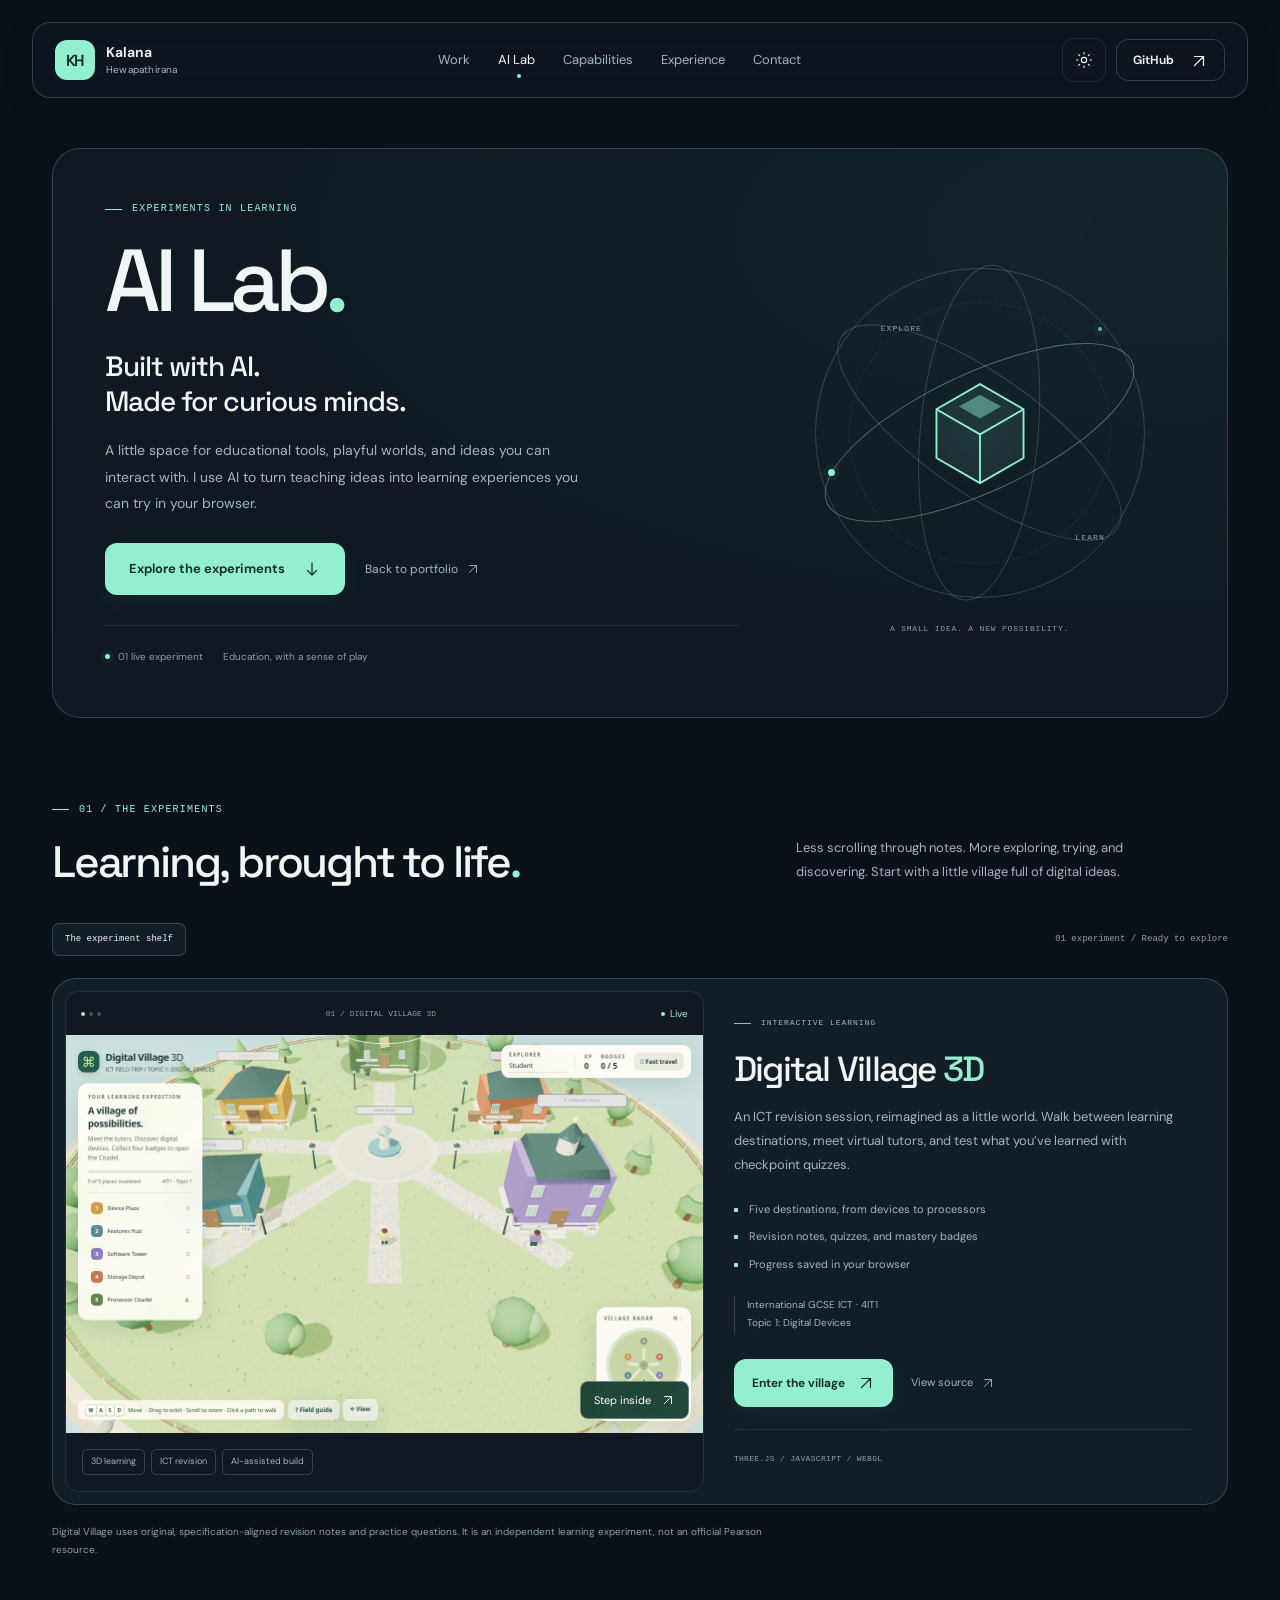
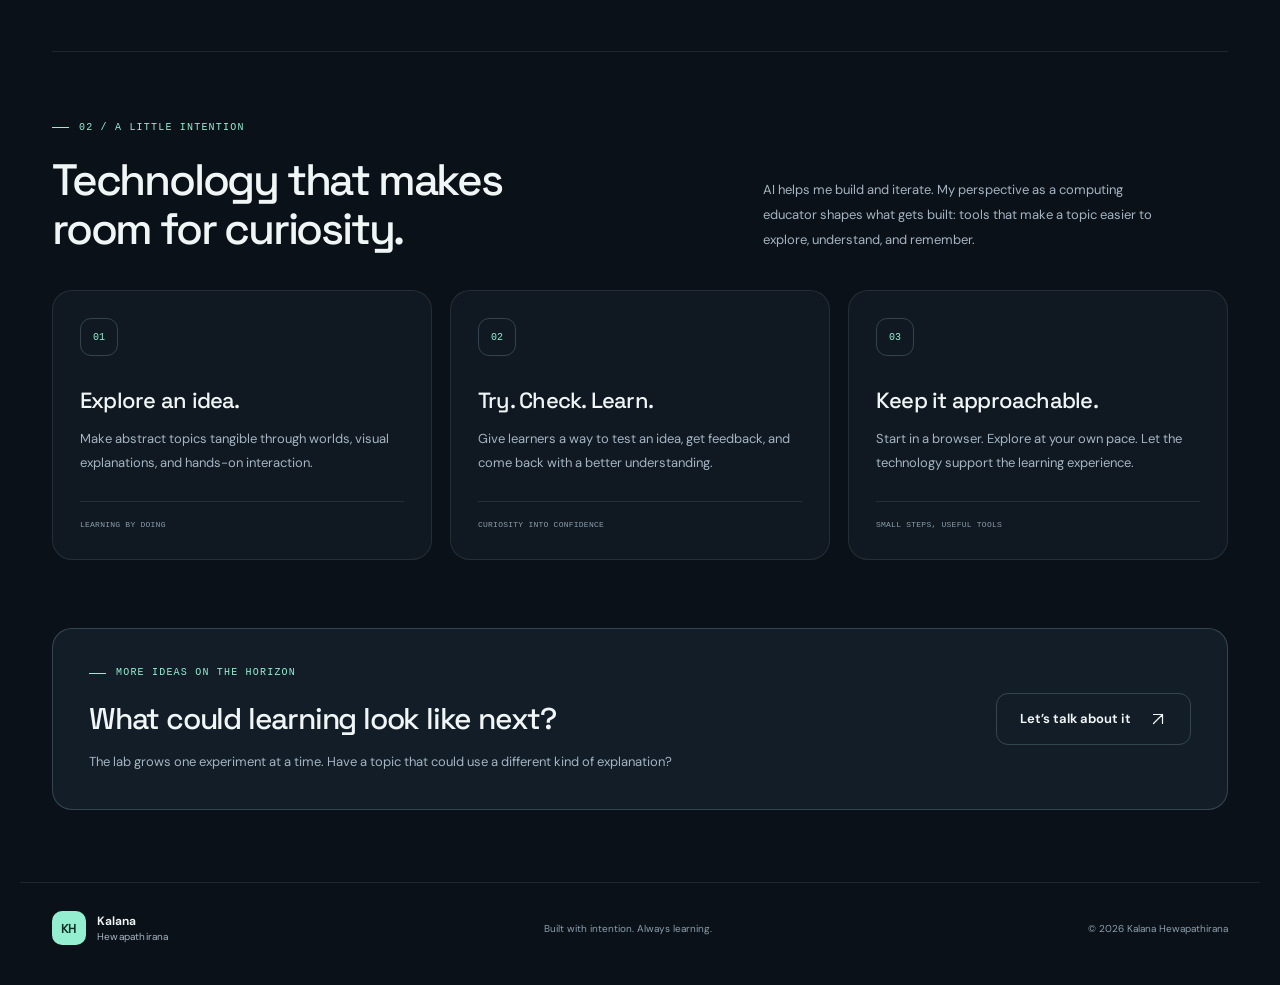
==== lab/index.html @ fd78a8ea "Add educational AI Lab with Digital Village 3D" ====
<!doctype html>
<html lang="en" data-theme="dark">
  <head>
    <meta charset="UTF-8" />
    <meta name="viewport" content="width=device-width, initial-scale=1.0" />
    <meta name="description" content="AI-assisted educational experiments by Kalana Hewapathirana. Explore Digital Village 3D, an interactive ICT learning adventure, and the ideas behind the lab." />
    <meta name="theme-color" content="#0b1118" />
    <meta property="og:title" content="AI Lab — Kalana Hewapathirana" />
    <meta property="og:description" content="Built with AI. Made for curious minds. Educational tools, playful worlds, and ideas you can explore in your browser." />
    <meta property="og:type" content="website" />
    <meta property="og:url" content="https://kaan84k.github.io/lab/" />
    <meta property="og:image" content="https://kaan84k.github.io/assets/lab/digital-village-3d.jpg" />
    <meta name="twitter:card" content="summary_large_image" />
    <link rel="canonical" href="https://kaan84k.github.io/lab/" />
    <link rel="icon" href="../favicon.svg" type="image/svg+xml" />
    <link rel="preload" href="../assets/fonts/space-grotesk-latin.woff2" as="font" type="font/woff2" crossorigin />
    <link rel="preload" href="../assets/fonts/dm-sans-latin.woff2" as="font" type="font/woff2" crossorigin />
    <script>
      document.documentElement.classList.add('js');
      try { const theme = localStorage.getItem('portfolio-theme');
        if (theme === 'light' || theme === 'dark') document.documentElement.dataset.theme = theme;
      } catch (_) {}
    </script>
    <link rel="stylesheet" href="../styles.css?v=20261116" />
    <link rel="stylesheet" href="lab.css?v=20261116" />
    <title>AI Lab — Kalana Hewapathirana</title>
  </head>
  <body>
    <a class="skip-link" href="#main">Skip to content</a>
    <header class="site-header" data-header>
      <a class="brand" href="../#top" aria-label="Kalana Hewapathirana — Home">
        <span class="brand-mark">KH</span>
        <span class="brand-text">Kalana<small>Hewapathirana</small></span>
      </a>

      <nav id="main-navigation" class="nav" aria-label="Main navigation" data-nav>
        <a href="../#work">Work</a>
        <a href="./" aria-current="page">AI Lab</a>
        <a href="../#capabilities">Capabilities</a>
        <a href="../#experience">Experience</a>
        <a href="../#contact">Contact</a>
      </nav>

      <div class="header-actions">
        <button
          class="icon-button"
          type="button"
          data-theme-toggle
          aria-label="Switch colour theme"
        >
          <svg class="sun-icon" viewBox="0 0 24 24" aria-hidden="true">
            <circle cx="12" cy="12" r="3.5"></circle>
            <path
              d="M12 2v2M12 20v2M4.9 4.9l1.4 1.4M17.7 17.7l1.4 1.4M2 12h2M20 12h2M4.9 19.1l1.4-1.4M17.7 6.3l1.4-1.4"
            ></path>
          </svg>
        </button>
        <a
          class="button button-small button-quiet header-github"
          href="https://github.com/kaan84k"
          target="_blank"
          rel="noreferrer"
        >
          GitHub <span aria-hidden="true"><svg class="arrow-icon" viewBox="0 0 24 24" fill="none" aria-hidden="true"><path d="M6 18 18 6M6 6h12v12" /></svg></span>
        </a>
        <button
          class="menu-button"
          type="button"
          data-menu-toggle
          aria-controls="main-navigation" aria-label="Open navigation"
          aria-expanded="false"
        >
          <span></span><span></span>
        </button>
      </div>
    </header>

    <main id="main" class="lab-main">
      <section class="lab-hero" aria-labelledby="lab-title">
        <div class="lab-hero-copy">
          <p class="section-index"><span></span> Experiments in learning</p>
          <h1 id="lab-title">AI Lab<span class="heading-dot">.</span></h1>
          <p class="lab-hero-heading">Built with AI.<br />Made for curious minds.</p>
          <p class="lab-hero-description">A little space for educational tools, playful worlds, and ideas you can interact with. I use AI to turn teaching ideas into learning experiences you can try in your browser.</p>
          <div class="hero-actions">
            <a class="button button-primary" href="#experiments">Explore the experiments <svg class="arrow-icon" viewBox="0 0 24 24" fill="none" aria-hidden="true"><path d="M12 4v16m-6-6 6 6 6-6" /></svg></a>
            <a class="lab-back-link" href="../">Back to portfolio <svg class="arrow-icon" viewBox="0 0 24 24" fill="none" aria-hidden="true"><path d="M6 18 18 6M6 6h12v12" /></svg></a>
          </div>
          <div class="lab-hero-meta"><span><i aria-hidden="true"></i> 01 live experiment</span><span>Education, with a sense of play</span></div>
        </div>
        <div class="lab-orbit" aria-hidden="true">
          <div class="lab-orbit-ring ring-one"></div>
          <div class="lab-orbit-ring ring-two"></div>
          <div class="lab-orbit-ring ring-three"></div>
          <span class="lab-orbit-label orbit-label-one">EXPLORE</span>
          <span class="lab-orbit-label orbit-label-two">LEARN</span>
          <div class="lab-orbit-core">
            <svg viewBox="0 0 100 100" fill="none"><path d="m50 13 33 19v37L50 88 17 69V32z" fill="currentColor" fill-opacity=".08" stroke="currentColor" stroke-width="1.4"/><path d="m17 32 33 19 33-19M50 51v37" stroke="currentColor" stroke-width="1.4"/><path d="m34 30 16-9 16 9-16 9z" fill="currentColor" fill-opacity=".45"/></svg>
          </div>
          <span class="lab-orbit-satellite satellite-one"></span>
          <span class="lab-orbit-satellite satellite-two"></span>
          <p class="lab-orbit-caption">A SMALL IDEA. A NEW POSSIBILITY.</p>
        </div>
      </section>

      <section class="lab-experiments" id="experiments" aria-labelledby="experiments-title">
        <div class="section-heading">
          <div>
            <p class="section-index"><span></span> 01 / The experiments</p>
            <h2 id="experiments-title">Learning, brought to life<span class="heading-dot">.</span></h2>
          </div>
          <p>Less scrolling through notes. More exploring, trying, and discovering. Start with a little village full of digital ideas.</p>
        </div>
        <div class="lab-shelf-meta"><span class="lab-shelf-label">The experiment shelf</span><span>01 experiment / Ready to explore</span></div>

        <article class="lab-experiment" aria-labelledby="village-title">
          <div class="lab-experiment-visual">
            <div class="lab-window-bar"><span><i></i><i></i><i></i></span><span>01 / DIGITAL VILLAGE 3D</span><span class="lab-live-badge">Live</span></div>
            <a class="lab-preview-link" href="https://digital-village-3d.vercel.app/" target="_blank" rel="noreferrer" aria-label="Explore Digital Village 3D (opens in a new tab)">
              <img src="../assets/lab/digital-village-3d.jpg" width="1280" height="800" alt="A 3D village with colourful ICT learning destinations, virtual tutors, and a progress panel." fetchpriority="high" />
              <span class="lab-preview-action">Step inside <svg class="arrow-icon" viewBox="0 0 24 24" fill="none" aria-hidden="true"><path d="M6 18 18 6M6 6h12v12" /></svg></span>
            </a>
            <div class="lab-experiment-tags"><span>3D learning</span><span>ICT revision</span><span>AI-assisted build</span></div>
          </div>
          <div class="lab-experiment-copy">
            <p class="section-index"><span></span> Interactive learning</p>
            <h3 id="village-title">Digital Village <span>3D</span></h3>
            <p>An ICT revision session, reimagined as a little world. Walk between learning destinations, meet virtual tutors, and test what you’ve learned with checkpoint quizzes.</p>
            <ul class="lab-feature-list">
              <li>Five destinations, from devices to processors</li>
              <li>Revision notes, quizzes, and mastery badges</li>
              <li>Progress saved in your browser</li>
            </ul>
            <p class="lab-curriculum">International GCSE ICT · 4IT1<br />Topic 1: Digital Devices</p>
            <div class="lab-experiment-actions">
              <a class="button button-primary" href="https://digital-village-3d.vercel.app/" target="_blank" rel="noreferrer">Enter the village <svg class="arrow-icon" viewBox="0 0 24 24" fill="none" aria-hidden="true"><path d="M6 18 18 6M6 6h12v12" /></svg></a>
              <a class="lab-back-link" href="https://github.com/kaan84k/Digital-Village-3D" target="_blank" rel="noreferrer">View source <svg class="arrow-icon" viewBox="0 0 24 24" fill="none" aria-hidden="true"><path d="M6 18 18 6M6 6h12v12" /></svg></a>
            </div>
            <p class="lab-stack">THREE.JS / JAVASCRIPT / WEBGL</p>
          </div>
        </article>
        <p class="lab-content-note">Digital Village uses original, specification-aligned revision notes and practice questions. It is an independent learning experiment, not an official Pearson resource.</p>
      </section>

      <section class="lab-approach" aria-labelledby="lab-approach-title">
        <div class="section-heading">
          <div>
            <p class="section-index"><span></span> 02 / A little intention</p>
            <h2 id="lab-approach-title">Technology that makes<br />room for curiosity.</h2>
          </div>
          <p>AI helps me build and iterate. My perspective as a computing educator shapes what gets built: tools that make a topic easier to explore, understand, and remember.</p>
        </div>
        <div class="lab-principles">
          <article><span class="lab-principle-number">01</span><h3>Explore an idea.</h3><p>Make abstract topics tangible through worlds, visual explanations, and hands-on interaction.</p><span class="lab-principle-tag">LEARNING BY DOING</span></article>
          <article><span class="lab-principle-number">02</span><h3>Try. Check. Learn.</h3><p>Give learners a way to test an idea, get feedback, and come back with a better understanding.</p><span class="lab-principle-tag">CURIOSITY INTO CONFIDENCE</span></article>
          <article><span class="lab-principle-number">03</span><h3>Keep it approachable.</h3><p>Start in a browser. Explore at your own pace. Let the technology support the learning experience.</p><span class="lab-principle-tag">SMALL STEPS, USEFUL TOOLS</span></article>
        </div>
      </section>

      <aside class="lab-next" aria-label="Suggest an educational experiment">
        <div><p class="section-index"><span></span> More ideas on the horizon</p><h2>What could learning look like next?</h2><p>The lab grows one experiment at a time. Have a topic that could use a different kind of explanation?</p></div>
        <a class="button button-text" href="../#contact">Let’s talk about it <svg class="arrow-icon" viewBox="0 0 24 24" fill="none" aria-hidden="true"><path d="M6 18 18 6M6 6h12v12" /></svg></a>
      </aside>
    </main>
    <footer class="footer">
      <div class="brand footer-brand">
        <span class="brand-mark">KH</span
        ><span class="brand-text">Kalana<small>Hewapathirana</small></span>
      </div>
      <p>Built with intention. Always learning.</p>
      <p>© <span data-year></span> Kalana Hewapathirana</p>
    </footer>

    <script src="../site.js?v=20261116" defer></script>
  </body>
</html>
---- styles.css ----
/* Local variable fonts keep the design consistent without a third-party request. */
@font-face {
  font-family: "DM Sans";
  src: url("assets/fonts/dm-sans-latin.woff2") format("woff2");
  font-style: normal;
  font-weight: 100 1000;
  font-display: swap;
}
@font-face {
  font-family: "Space Grotesk";
  src: url("assets/fonts/space-grotesk-latin.woff2") format("woff2");
  font-style: normal;
  font-weight: 300 700;
  font-display: swap;
}
:root {
  color-scheme: dark;
  --bg: #0b1118;
  --bg-soft: #101922;
  --panel: #121d27;
  --panel-2: #1b2a36;
  --text: #f0f5f5;
  --muted: #a4b4c2;
  --faint: #8a9dac;
  --line: #e2f1ff18;
  --line-strong: #c3e4f033;
  --accent: #93efd0;
  --accent-ink: #0d2d26;
  --header: #0e1720e8;
  --glow: #48bca711;
  --max: 1240px;
  --radius: 24px;
  --mono: "SFMono-Regular", Consolas, "Liberation Mono", monospace;
  --heading: "Space Grotesk", Arial, sans-serif;
}
html[data-theme="light"] {
  color-scheme: light;
  --bg: #f4f7f8;
  --bg-soft: #e9f0f2;
  --panel: #ffffff;
  --panel-2: #e0eaed;
  --text: #12252d;
  --muted: #4d6470;
  --faint: #5c737e;
  --line: #163c4c18;
  --line-strong: #163c4c35;
  --accent: #126b55;
  --accent-ink: #ffffff;
  --header: #f8fbfbe8;
  --glow: #69bda517;
}
* { box-sizing: border-box; }
html { scroll-behavior: smooth; scroll-padding-top: 120px; }
body {
  margin: 0;
  color: var(--text);
  background: var(--bg);
  font: 400 16px/1.7 "DM Sans", Arial, sans-serif;
  -webkit-font-smoothing: antialiased;
  overflow-x: clip;
}
[hidden] { display: none !important; }
:root:not(.js) [data-theme-toggle],
:root:not(.js) .project-filters,
:root:not(.js) .demo-hint { display: none; }
::selection { background: var(--accent); color: var(--accent-ink); }
a { color: inherit; text-decoration: none; }
button { color: inherit; font: inherit; cursor: pointer; }
img, svg { display: block; max-width: 100%; }
button, a { -webkit-tap-highlight-color: transparent; }
:focus-visible { outline: 2px solid var(--accent); outline-offset: 5px; }
h1, h2, h3, p { margin-top: 0; }
h1, h2, h3 { font-family: var(--heading); font-weight: 500; }
h1, h2 { text-wrap: balance; }
h1 em, h2 em { color: var(--accent); font-style: normal; }
.arrow-icon { display: inline-block; width: 18px; height: 18px; vertical-align: middle; flex-shrink: 0; }
.arrow-icon path { stroke: currentColor; stroke-width: 1.6; stroke-linecap: round; stroke-linejoin: round; }
.skip-link { position: fixed; z-index: 200; top: -100px; left: 24px; padding: 12px 20px; border-radius: 10px; color: var(--accent-ink); background: var(--accent); }
.skip-link:focus { top: 24px; }
.section { width: min(100%, var(--max)); margin: 0 auto; padding: 100px 32px; }
.site-header {
  position: fixed;
  z-index: 100;
  top: 22px;
  left: 24px;
  right: 24px;
  max-width: 1216px;
  height: 76px;
  margin: auto;
  padding: 0 22px;
  display: flex;
  justify-content: space-between;
  align-items: center;
  gap: 24px;
  border: 1px solid var(--line-strong);
  border-radius: 18px;
  background: var(--header);
  backdrop-filter: blur(20px);
  box-shadow: 0 8px 40px #00000012;
  transition: top .2s, box-shadow .2s;
}
.site-header.scrolled { top: 12px; box-shadow: 0 12px 40px #00000022; }
.brand { display: inline-flex; align-items: center; gap: 11px; line-height: 1.2; flex-shrink: 0; }
.brand-mark { display: grid; place-items: center; width: 40px; height: 40px; font: 600 16px var(--heading); letter-spacing: -.07em; border-radius: 12px; background: var(--accent); color: var(--accent-ink); }
.brand-text { font-weight: 650; font-size: 14px; }
.brand-text small { display: block; margin-top: 3px; font-size: 10px; font-weight: 400; color: var(--muted); letter-spacing: .02em; }
.nav { display: flex; align-items: center; gap: 28px; color: var(--muted); font-size: 13px; }
.nav a { position: relative; padding-block: 10px; transition: color .2s; }
.nav a::after { content: ""; position: absolute; bottom: 3px; left: 50%; width: 4px; height: 4px; border-radius: 50%; background: var(--accent); opacity: 0; transition: opacity .2s; }
.nav a:hover, .nav a[aria-current="location"] { color: var(--text); }
.nav a[aria-current="location"]::after { opacity: 1; }
.header-actions { display: flex; align-items: center; gap: 10px; }
.icon-button, .menu-button { display: grid; place-items: center; width: 44px; height: 44px; padding: 0; background: transparent; border: 1px solid var(--line); border-radius: 12px; transition: background .2s; }
.icon-button:hover, .menu-button:hover { background: var(--panel-2); }
.sun-icon { width: 18px; height: 18px; fill: none; stroke: currentColor; stroke-width: 1.5; stroke-linecap: round; }
.menu-button { display: none; padding: 12px; }
.menu-button span { width: 18px; height: 1px; background: currentColor; transition: transform .2s; }
.menu-button[aria-expanded="true"] span:first-child { transform: translateY(4.5px) rotate(45deg); }
.menu-button[aria-expanded="true"] span:last-child { transform: translateY(-4.5px) rotate(-45deg); }
.button { display: inline-flex; justify-content: center; align-items: center; gap: 18px; min-height: 52px; padding: 13px 23px; border: 1px solid transparent; border-radius: 12px; font-size: 13px; font-weight: 650; transition: background .2s, transform .2s, border-color .2s; }
.button:hover { transform: translateY(-2px); }
.button-primary { background: var(--accent); color: var(--accent-ink); box-shadow: 0 6px 25px var(--glow); }
.button-primary:hover { background: color-mix(in srgb, var(--accent), var(--text) 12%); }
.button-text { color: var(--text); border-color: var(--line-strong); }
.button-text:hover { background: var(--panel); }
.button-quiet { border-color: var(--line-strong); }
.button-small { min-height: 42px; padding: 8px 16px; font-size: 12px; gap: 16px; }
.button-light { background: var(--text); color: var(--bg); }
.hero {
  position: relative;
  display: grid;
  grid-template-columns: 1.35fr .85fr;
  align-items: center;
  gap: 64px 56px;
  padding-top: 182px;
  padding-bottom: 48px;
}
.hero::before { content: ""; z-index: -1; pointer-events: none; position: absolute; width: 800px; max-width: 100vw; height: 800px; top: 30px; right: 0; background: radial-gradient(ellipse at center, var(--glow), transparent 65%); }
.hero-copy { min-width: 0; position: relative; z-index: 2; }
.availability { display: inline-flex; align-items: center; gap: 10px; padding: 6px 12px; border: 1px solid var(--line-strong); border-radius: 100px; color: var(--muted); font-size: 11px; background: var(--glow); }
.availability > span, .live-dot { width: 6px; height: 6px; flex-shrink: 0; background: var(--accent); border-radius: 50%; box-shadow: 0 0 0 4px var(--glow); }
.eyebrow { color: var(--muted); font-size: 12px; margin: 32px 0 16px; }
h1 { font-size: clamp(48px, 5.6vw, 80px); line-height: 1.07; letter-spacing: -.065em; margin-bottom: 25px; }
h1 em { display: inline-block; }
.hero-lede { max-width: 485px; font-size: 15px; line-height: 1.85; color: var(--muted); margin-bottom: 28px; }
.hero-actions { display: flex; align-items: center; gap: 12px; flex-wrap: wrap; }
.social-rail { display: flex; align-items: center; gap: 20px; flex-wrap: wrap; margin-top: 28px; font-size: 11px; color: var(--muted); }
.social-rail > span { display: none; }
.social-rail a { display: inline-flex; align-items: center; gap: 5px; min-height: 30px; transition: color .2s; }
.social-rail a:hover { color: var(--accent); }
.social-rail .arrow-icon { width: 12px; height: 12px; }
.hero-visual { position: relative; width: 100%; max-width: 390px; justify-self: end; padding: 10px 14px 0; }
.hero-visual::before { content: ""; position: absolute; inset: -26px -16px 40px; border: 1px solid var(--line); border-radius: 50% 50% 46% 46%; transform: rotate(16deg); pointer-events: none; }
.profile-card { position: relative; padding: 12px; border: 1px solid var(--line-strong); border-radius: 22px; background: var(--bg-soft); transform: rotate(3deg); box-shadow: 0 25px 70px #00000020; }
.profile-topline { display: flex; align-items: center; justify-content: space-between; gap: 16px; padding: 7px 7px 17px; color: var(--muted); font: 9px var(--mono); letter-spacing: .09em; }
.portrait-shell { position: relative; overflow: hidden; aspect-ratio: 1 / 1.08; border-radius: 13px; background: #1a303b; }
.portrait-shell img { width: 100%; height: 100%; object-fit: cover; filter: grayscale(1); transition: filter .5s; }
.profile-card:hover img { filter: grayscale(0); }
.portrait-shell::after { content: ""; position: absolute; inset: 0; background: linear-gradient(0deg, #0b111855, transparent 55%); pointer-events: none; }
.portrait-fallback { position: absolute; inset: 0; display: flex; flex-direction: column; justify-content: center; align-items: center; background: radial-gradient(circle at 80% 20%, #428a8540, transparent 50%), #192d36; color: #c9e1e6; }
.portrait-fallback::before, .portrait-fallback::after { content: ""; position: absolute; border: 1px solid #93efd033; width: 280px; height: 280px; border-radius: 50%; transform: rotate(-30deg) scaleX(.65); }
.portrait-fallback::after { transform: rotate(30deg) scaleX(.65); }
.portrait-fallback > span { z-index: 1; font: 500 108px/1 var(--heading); letter-spacing: -.1em; }
.fallback-period { color: #93efd0; }
.portrait-fallback small { z-index: 1; margin-top: 20px; color: #9cb9c2; font: 10px var(--mono); letter-spacing: .04em; }
.profile-meta { display: grid; grid-template-columns: 1fr 1fr; gap: 16px; padding: 18px 7px 6px; }
.profile-meta div { display: flex; flex-direction: column; gap: 3px; }
.profile-meta div:last-child { padding-left: 20px; border-left: 1px solid var(--line-strong); }
.profile-meta span { color: var(--faint); font: 9px var(--mono); text-transform: uppercase; letter-spacing: .05em; }
.profile-meta strong { font-size: 13px; font-weight: 500; }
.floating-chip { position: absolute; display: flex; align-items: center; gap: 12px; padding: 14px 17px; border-radius: 14px; font-size: 11px; box-shadow: 0 12px 35px #00000024; }
.chip-code { bottom: 128px; left: -35px; color: var(--text); background: var(--header); border: 1px solid var(--line-strong); backdrop-filter: blur(16px); transform: rotate(-4deg); }
.chip-code > span { display: grid; place-items: center; width: 33px; height: 33px; border-radius: 9px; background: var(--glow); color: var(--accent); font: 12px var(--mono); }
.chip-code small { display: block; margin-top: 2px; color: var(--faint); font-size: 9px; }
.chip-ai { right: -8px; top: 56px; background: #93efd0; color: #133f32; transform: rotate(7deg); padding: 10px 14px; font-weight: 600; }
.chip-ai > span { font-size: 22px; line-height: 1; }
.visual-caption { display: flex; justify-content: space-between; gap: 16px; margin: 27px 0 0; color: var(--faint); font: 8px/1.5 var(--mono); letter-spacing: .07em; }
.hero-proof { grid-column: 1 / -1; display: grid; grid-template-columns: repeat(3, minmax(0, 1fr)); border-block: 1px solid var(--line); padding: 26px 0; }
.hero-proof > div { display: flex; align-items: center; gap: 18px; padding: 0 28px; border-right: 1px solid var(--line); }
.hero-proof > div:first-child { padding-left: 0; }
.hero-proof > div:last-child { border: 0; }
.proof-number { color: var(--accent); font: 10px var(--mono); opacity: .8; }
.hero-proof > div > div { display: flex; flex-direction: column; gap: 3px; }
.hero-proof strong { font-size: 13px; font-weight: 550; }
.hero-proof div div span { color: var(--faint); font-size: 11px; }
.section-index { display: flex; align-items: center; gap: 10px; color: var(--accent); font: 10px/1.6 var(--mono); text-transform: uppercase; letter-spacing: .12em; margin-bottom: 20px; }
.section-index > span { width: 17px; height: 1px; background: currentColor; flex-shrink: 0; }
.statement { display: grid; grid-template-columns: .65fr 1.35fr; gap: 40px; padding-top: 64px; padding-bottom: 90px; }
.statement > .section-index { padding-top: 12px; }
.statement h2 { font-size: clamp(28px, 3vw, 42px); line-height: 1.2; letter-spacing: -.045em; margin-bottom: 20px; }
.statement h2 span { color: var(--faint); }
.statement-note { margin: 0; max-width: 610px; color: var(--muted); font-size: 14px; line-height: 1.9; }
.work { padding-top: 80px; border-top: 1px solid var(--line); }
.section-heading { display: grid; grid-template-columns: 1fr .72fr; align-items: end; gap: 64px; margin-bottom: 36px; }
.section-heading h2, .experience-intro h2 { margin-bottom: 0; font-size: clamp(36px, 4vw, 56px); line-height: 1.12; letter-spacing: -.05em; }
.section-heading > p { max-width: 400px; margin-bottom: 2px; color: var(--muted); font-size: 13px; line-height: 1.9; }
.heading-dot { color: var(--accent); }
.work-toolbar { display: flex; align-items: center; justify-content: space-between; gap: 20px; margin-bottom: 24px; }
.project-filters { display: flex; flex-wrap: wrap; gap: 4px; padding: 5px; background: var(--bg-soft); border: 1px solid var(--line); border-radius: 13px; }
.project-filters button { padding: 10px 18px; min-height: 42px; border: 0; border-radius: 8px; background: transparent; color: var(--muted); font-size: 12px; transition: color .2s, background .2s; }
.project-filters button:hover { color: var(--text); background: var(--panel-2); }
.project-filters button[aria-pressed="true"] { color: var(--accent-ink); background: var(--accent); }
.project-count { font: 10px var(--mono); color: var(--faint); white-space: nowrap; }
.feature-project { display: grid; grid-template-columns: .9fr 1.1fr; overflow: hidden; border: 1px solid var(--line-strong); border-radius: var(--radius); background: var(--panel); }
.project-copy { display: flex; flex-direction: column; padding: 34px; }
.project-number { display: flex; justify-content: space-between; gap: 16px; margin-bottom: 35px; color: var(--faint); font: 9px var(--mono); letter-spacing: .08em; }
.project-number::before { content: ""; display: none; }
.project-type { margin-bottom: 10px; color: var(--accent); font: 9px/1.6 var(--mono); letter-spacing: .06em; text-transform: uppercase; }
.project-copy h3 { font-size: 38px; letter-spacing: -.045em; margin-bottom: 15px; line-height: 1.2; }
.project-copy > p { color: var(--muted); font-size: 13px; line-height: 1.85; }
.tag-list { display: flex; gap: 6px; flex-wrap: wrap; padding: 0; margin: 8px 0 28px; list-style: none; }
.tag-list li { padding: 5px 9px; border: 1px solid var(--line-strong); border-radius: 6px; font-size: 10px; color: var(--muted); }
.project-links { display: flex; flex-wrap: wrap; gap: 23px; margin-top: auto; }
.project-links a { display: flex; align-items: center; gap: 10px; min-height: 44px; font-size: 12px; border-bottom: 1px solid var(--line-strong); transition: color .2s; }
.project-links a:hover { color: var(--accent); }
.project-links .arrow-icon { width: 15px; }
.project-preview { min-width: 0; margin: 12px; overflow: hidden; border: 1px solid #93efd026; border-radius: 15px; }
.logic-preview { background: radial-gradient(ellipse at 50% 50%, #1d464330, transparent 75%), radial-gradient(#79d7bf26 1px, transparent 1px) #0c1820; background-size: auto, 20px 20px; color: #e0f2f0; }
.preview-toolbar { display: flex; align-items: center; gap: 5px; padding: 15px 18px; border-bottom: 1px solid #93efd01a; font: 9px var(--mono); color: #8da9b0; }
.preview-toolbar i { width: 5px; height: 5px; background: #48616b; border-radius: 50%; }
.preview-toolbar i:first-child { background: #93efd0; }
.preview-toolbar span { margin-left: auto; }
.logic-demo { padding: 34px 28px; }
.demo-eyebrow { margin-bottom: 0; text-align: center; color: #91aab1; font: 9px var(--mono); letter-spacing: .08em; }
.circuit { display: flex; align-items: center; justify-content: center; max-width: 430px; margin: 52px auto 40px; }
.circuit-inputs { display: grid; gap: 14px; }
.signal { display: flex; justify-content: space-between; align-items: center; gap: 18px; min-width: 72px; min-height: 48px; padding: 11px; border: 1px solid #93efd070; background: #193a37; color: #93efd0; border-radius: 10px; font: 12px var(--mono); transition: background .2s, border-color .2s; }
.signal:hover { border-color: #93efd0; }
.signal[aria-pressed="false"] { color: #b2c4c9; border-color: #4c6570; background: #172730; }
.signal b { font-size: 16px; font-weight: 500; }
.circuit-wire { flex: 1; height: 1px; min-width: 12px; background: #93efd077; }
.circuit-gate { flex-shrink: 0; display: grid; place-content: center; justify-items: center; width: 100px; height: 94px; border: 1px solid #93efd0aa; border-radius: 14px 45px 45px 14px; background: #193a37; color: #93efd0; }
.circuit-gate strong { font: 400 36px/1.2 var(--heading); }
.circuit-gate span { font: 8px var(--mono); margin-top: 5px; }
.circuit-output { display: grid; justify-items: center; gap: 12px; width: 64px; font: 10px var(--mono); }
.circuit-output i { width: 28px; height: 28px; border-radius: 50%; border: 1px solid #6d9390; background: #28433f; transition: background .2s, box-shadow .2s; }
.circuit-output[data-on="true"] i { background: #93efd0; box-shadow: 0 0 0 7px #93efd012, 0 0 28px #93efd055; }
.logic-result { text-align: center; color: #93efd0; font: 10px/1.8 var(--mono); }
.demo-hint { margin: 12px 0 0; text-align: center; color: #91aab1; font-size: 11px; }
.project-grid { display: grid; grid-template-columns: repeat(2, minmax(0, 1fr)); gap: 24px; margin-top: 24px; }
.project-card { display: flex; flex-direction: column; min-width: 0; padding: 10px; border: 1px solid var(--line); border-radius: var(--radius); background: var(--panel); overflow: hidden; transition: transform .25s, border-color .25s, box-shadow .25s; }
.project-card:hover { border-color: var(--line-strong); transform: translateY(-4px); box-shadow: 0 14px 35px #00000012; }
.project-art { position: relative; overflow: hidden; min-height: 244px; height: 244px; border-radius: 15px; }
.project-card-body { display: flex; flex-direction: column; flex: 1; padding: 24px 18px 16px; }
.project-card h3 { margin-bottom: 12px; font-size: 24px; line-height: 1.25; letter-spacing: -.035em; }
.project-card-body > p { color: var(--muted); font-size: 13px; line-height: 1.85; margin-bottom: 24px; }
.project-card-footer { display: flex; align-items: center; justify-content: space-between; gap: 16px; margin-top: auto; padding-top: 16px; border-top: 1px solid var(--line); color: var(--faint); font-size: 10px; }
.project-card-footer > span { max-width: 80%; }
.project-card-footer a { display: grid; place-items: center; min-width: 44px; min-height: 44px; border: 1px solid var(--line-strong); border-radius: 50%; font-size: 10px; color: var(--text); transition: color .2s, background .2s; }
.project-card-footer a:hover { color: var(--accent-ink); background: var(--accent); }
.project-card-links { display: flex; gap: 6px; }
.project-more { grid-column: 1 / -1; position: relative; background: var(--bg-soft); padding: 12px; }
.project-more .project-card-body { display: grid; grid-template-columns: 1fr auto; gap: 0 40px; padding: 32px; }
.project-more .project-type { grid-column: 1 / -1; }
.project-more h3 { max-width: 520px; font-size: 29px; margin-bottom: 12px; }
.project-more .project-card-body > p { grid-column: 1; margin: 0; max-width: 560px; }
.project-more .button { grid-column: 2; grid-row: 2 / 4; align-self: center; background: var(--accent); color: var(--accent-ink); }
.capabilities { padding-top: 70px; border-top: 1px solid var(--line); }
.capability-list { display: grid; grid-template-columns: repeat(3, minmax(0, 1fr)); gap: 18px; }
.capability { position: relative; display: flex; flex-direction: column; align-items: flex-start; padding: 28px; border: 1px solid var(--line); border-radius: 20px; background: var(--panel); }
.capability-number { position: absolute; top: 30px; right: 28px; color: var(--faint); font: 10px var(--mono); }
.capability-icon { display: grid; place-items: center; width: 46px; height: 46px; margin-bottom: 32px; background: var(--glow); border: 1px solid var(--line-strong); border-radius: 13px; color: var(--accent); font-size: 22px; }
.capability h3 { font-size: 21px; letter-spacing: -.035em; line-height: 1.3; margin-bottom: 12px; }
.capability p { font-size: 13px; line-height: 1.85; color: var(--muted); margin-bottom: 24px; }
.capability-tech { margin-top: auto; padding-top: 18px; border-top: 1px solid var(--line); width: 100%; color: var(--faint); font-size: 11px; line-height: 1.8; }
.experience { display: grid; grid-template-columns: .8fr 1fr; gap: 90px; border-top: 1px solid var(--line); }
.experience-intro { position: sticky; top: 145px; align-self: start; }
.experience-intro h2 { font-size: clamp(34px, 3.3vw, 46px); }
.experience-intro > p:last-child { margin: 24px 0 0; color: var(--muted); font-size: 13px; line-height: 1.9; max-width: 370px; }
.timeline article { position: relative; padding: 0 0 35px 28px; border-left: 1px solid var(--line-strong); }
.timeline article:last-child { padding-bottom: 0; }
.timeline-marker { position: absolute; left: -4px; top: 7px; width: 7px; height: 7px; border-radius: 50%; background: var(--accent); box-shadow: 0 0 0 5px var(--bg); }
.timeline-meta { display: flex; flex-wrap: wrap; align-items: center; gap: 12px; margin-bottom: 16px; }
.timeline-meta strong { padding: 3px 7px; color: var(--accent); background: var(--glow); border: 1px solid var(--line-strong); border-radius: 5px; font-size: 9px; font-weight: 500; }
.timeline-meta span { color: var(--faint); font-size: 11px; }
.timeline h3 { font-size: 21px; line-height: 1.35; letter-spacing: -.03em; margin-bottom: 10px; }
.timeline p { color: var(--muted); font-size: 13px; line-height: 1.9; margin-bottom: 0; }
.contact { position: relative; display: grid; grid-template-columns: 1fr .4fr; align-items: center; gap: 60px; width: min(calc(100% - 64px), 1176px); padding: 64px; margin: 20px auto 76px; overflow: hidden; background: #93efd0; color: #11372c; border: 1px solid #aff7df; border-radius: 28px; }
.contact .section-index { color: #265d4c; }
.contact h2 { font-size: clamp(36px, 4.3vw, 60px); line-height: 1.1; letter-spacing: -.055em; margin-bottom: 20px; }
.contact h2 em { color: #366d5b; }
.contact-copy { position: relative; z-index: 2; }
.contact-copy > p { max-width: 485px; margin-bottom: 28px; color: #265d4c; font-size: 13px; }
.contact-socials { display: flex; flex-wrap: wrap; gap: 8px; }
.contact-socials a { display: flex; align-items: center; gap: 10px; min-height: 44px; padding: 8px 13px; border: 1px solid #326a5644; border-radius: 8px; transition: background .2s; }
.contact-socials a:hover { background: #ffffff50; }
.contact-socials span { display: none; }
.contact-socials strong { font-size: 11px; font-weight: 550; }
.contact-socials .arrow-icon { width: 14px; height: 14px; }
.contact-monogram { color: #316c5744; }
.contact-monogram svg { width: 220px; height: 220px; }
.contact-grid { pointer-events: none; position: absolute; inset: 0; background-image: radial-gradient(#21554135 .7px, transparent .7px); background-size: 16px 16px; mask-image: linear-gradient(90deg, transparent, #000); }
.footer { display: flex; align-items: center; justify-content: space-between; gap: 24px; max-width: var(--max); margin: auto; padding: 28px 32px 40px; border-top: 1px solid var(--line); }
.footer p { margin: 0; color: var(--faint); font-size: 10px; }
.footer .brand-mark { width: 34px; height: 34px; font-size: 13px; border-radius: 10px; }
.footer .brand-text { font-size: 12px; }
.kaan-art {
  display: grid;
  place-items: center;
  padding: 1.4rem;
  background:
    radial-gradient(circle at 88% 12%, rgba(255, 255, 255, 0.28), transparent 24%),
    linear-gradient(135deg, #5c2d91, #9b3b82 58%, #d46a53);
}
.kaan-window {
  width: min(88%, 390px);
  padding: 0.85rem;
  border: 1px solid rgba(255, 255, 255, 0.28);
  border-radius: 18px;
  background: rgba(18, 13, 28, 0.86);
  color: #fff;
  box-shadow: 0 24px 55px rgba(30, 8, 40, 0.34);
  backdrop-filter: blur(10px);
}
.kaan-header {
  display: grid;
  grid-template-columns: 34px 1fr auto;
  align-items: center;
  gap: 0.65rem;
  padding-bottom: 0.75rem;
  border-bottom: 1px solid rgba(255, 255, 255, 0.12);
}
.kaan-mark {
  display: grid;
  place-items: center;
  width: 34px;
  height: 34px;
  border-radius: 11px;
  background: #ffcb45;
  color: #23132d;
  font-weight: 800;
}
.kaan-header div {
  display: grid;
}
.kaan-header strong {
  font-size: 0.72rem;
}
.kaan-header small {
  color: rgba(255, 255, 255, 0.52);
  font-size: 0.48rem;
}
.kaan-header i {
  width: 7px;
  height: 7px;
  border-radius: 50%;
  background: #8ce99a;
  box-shadow: 0 0 0 4px rgba(140, 233, 154, 0.12);
}
.kaan-chat {
  display: grid;
  gap: 0.45rem;
  padding: 0.75rem 0;
}
.kaan-chat p {
  width: 78%;
  padding: 0.55rem 0.7rem;
  border-radius: 10px 10px 10px 3px;
  background: rgba(255, 255, 255, 0.1);
  font-size: 0.48rem;
  line-height: 1.45;
}
.kaan-chat p:first-child {
  justify-self: end;
  border-radius: 10px 10px 3px 10px;
  background: #ffcb45;
  color: #291832;
}
.kaan-products {
  display: grid;
  grid-template-columns: repeat(3, 1fr);
  gap: 0.4rem;
}
.kaan-products i {
  height: 31px;
  border-radius: 7px;
  background: linear-gradient(135deg, #f1d0a7, #b86e55);
}
.kaan-products i:nth-child(2) {
  background: linear-gradient(135deg, #c2dbb5, #6f9c82);
}
.kaan-products i:nth-child(3) {
  background: linear-gradient(135deg, #d5c5ef, #8871ad);
}
.kaan-badge {
  position: absolute;
  right: 1.2rem;
  bottom: 1rem;
  color: rgba(255, 255, 255, 0.68);
  font: 0.46rem "DM Mono", monospace;
  letter-spacing: 0.12em;
}
.kaan-art + .project-card-body .project-card-footer a {
  font-size: 0.46rem;
  font-weight: 700;
}
.rag-art {
  background: #796eff;
}
.search-pill {
  position: absolute;
  left: 8%;
  top: 13%;
  width: 60%;
  padding: 0.8rem 1rem;
  border-radius: 999px;
  background: #fff;
  color: #15132a;
  font-size: 0.65rem;
  box-shadow: 0 16px 35px rgba(23, 18, 71, 0.25);
}
.doc-stack i {
  position: absolute;
  width: 140px;
  height: 165px;
  border: 1px solid rgba(255, 255, 255, 0.5);
  background: rgba(255, 255, 255, 0.13);
  border-radius: 12px;
}
.doc-stack i:nth-child(1) {
  right: 8%;
  top: 19%;
  transform: rotate(9deg);
}
.doc-stack i:nth-child(2) {
  right: 18%;
  top: 25%;
  transform: rotate(-6deg);
}
.doc-stack i:nth-child(3) {
  right: 29%;
  top: 31%;
}
.answer-line {
  position: absolute;
  left: 8%;
  bottom: 14%;
  width: 44%;
  height: 7px;
  background: rgba(255, 255, 255, 0.75);
  border-radius: 8px;
  box-shadow:
    0 15px 0 rgba(255, 255, 255, 0.3),
    0 30px 0 rgba(255, 255, 255, 0.3);
}
.speech-art {
  background: #daeac5;
  color: #17210c;
  display: flex;
  flex-direction: column;
  align-items: center;
  justify-content: center;
}
.waveform {
  height: 90px;
  display: flex;
  align-items: center;
  gap: 7px;
}
.waveform i {
  width: 5px;
  height: 25px;
  border-radius: 5px;
  background: #17210c;
}
.waveform i:nth-child(3n) {
  height: 70px;
}
.waveform i:nth-child(2n) {
  height: 44px;
}
.transcript {
  margin-top: 1rem;
  display: flex;
  align-items: center;
  gap: 1rem;
}
.transcript span {
  font-size: 1.4rem;
  font-weight: 800;
}
.transcript small {
  font:
    0.6rem "DM Mono",
    monospace;
  opacity: 0.6;
}
.career-art {
  background: #14171d;
  color: #f0f4f7;
  padding: 2rem;
  font-family: "DM Mono", monospace;
}
.career-art::after {
  content: "career analyze / role-007";
  position: absolute;
  left: 2rem;
  bottom: 1.4rem;
  color: #596473;
  font-size: 0.52rem;
}
.terminal-bar {
  display: flex;
  gap: 0.35rem;
}
.terminal-bar i {
  width: 7px;
  height: 7px;
  border-radius: 50%;
  background: #3a414c;
}
.career-score {
  display: flex;
  align-items: baseline;
  gap: 0.25rem;
  margin-top: 2.6rem;
}
.career-score span {
  position: absolute;
  margin-top: -1rem;
  color: #6f7b89;
  font-size: 0.5rem;
  letter-spacing: 0.12em;
}
.career-score strong {
  color: var(--accent);
  font-size: 4.5rem;
  line-height: 1;
  letter-spacing: -0.08em;
}
.career-score small {
  color: #6f7b89;
  font-size: 0.65rem;
}
.career-lines {
  display: grid;
  gap: 0.55rem;
  width: 62%;
  margin-top: 1.2rem;
}
.career-lines i {
  height: 5px;
  border-radius: 4px;
  background: #333b45;
}
.career-lines i:nth-child(2) {
  width: 82%;
}
.career-lines i:nth-child(3) {
  width: 55%;
}
.career-status {
  position: absolute;
  right: 2rem;
  bottom: 2rem;
  padding: 0.5rem 0.75rem;
  border: 1px solid var(--accent);
  border-radius: 999px;
  color: var(--accent);
  font-size: 0.52rem;
  letter-spacing: 0.12em;
}
.dhamma-art {
  background: #efe4cf;
  color: #3b2b20;
}
.dhamma-art::after {
  content: "";
  position: absolute;
  inset: 0;
  opacity: 0.22;
  background-image: radial-gradient(#8e6d4e 0.7px, transparent 0.7px);
  background-size: 8px 8px;
}
.dhamma-sun {
  position: absolute;
  width: 190px;
  height: 190px;
  right: -22px;
  top: -35px;
  border-radius: 50%;
  background: #d88752;
  opacity: 0.82;
}
.dhamma-title {
  position: absolute;
  z-index: 1;
  left: 2rem;
  top: 2.4rem;
  display: flex;
  flex-direction: column;
  gap: 0.45rem;
}
.dhamma-title span {
  font-size: 1.35rem;
  font-weight: 800;
}
.dhamma-title small {
  opacity: 0.6;
  font:
    0.52rem "DM Mono",
    monospace;
  text-transform: uppercase;
  letter-spacing: 0.12em;
}
.dhamma-path {
  position: absolute;
  z-index: 1;
  left: 2rem;
  right: 2rem;
  bottom: 2.6rem;
  display: flex;
  align-items: center;
  justify-content: space-between;
}
.dhamma-path::before {
  content: "";
  position: absolute;
  left: 0;
  right: 0;
  height: 1px;
  background: rgba(59, 43, 32, 0.35);
}
.dhamma-path i {
  position: relative;
  width: 17px;
  height: 17px;
  border: 4px solid #efe4cf;
  border-radius: 50%;
  background: #5e4532;
  box-shadow: 0 0 0 1px rgba(59, 43, 32, 0.25);
}
.dashboard-art {
  display: grid;
  place-items: center;
  background: #dce9ff;
}
.dash-window {
  width: 84%;
  height: 76%;
  display: grid;
  grid-template-columns: 24% 1fr;
  overflow: hidden;
  border-radius: 13px;
  background: #fff;
  box-shadow: 0 24px 55px rgba(30, 55, 104, 0.2);
}
.dash-side {
  display: flex;
  flex-direction: column;
  gap: 0.65rem;
  padding: 1.5rem 0.8rem;
  background: #182641;
}
.dash-side i {
  height: 6px;
  border-radius: 6px;
  background: rgba(255, 255, 255, 0.18);
}
.dash-side i:first-child {
  width: 72%;
  background: var(--accent);
}
.dash-main {
  padding: 1.4rem;
}
.dash-kpis {
  display: grid;
  grid-template-columns: repeat(3, 1fr);
  gap: 0.45rem;
}
.dash-kpis b {
  padding: 0.65rem 0.35rem;
  border: 1px solid #e5ebf4;
  border-radius: 7px;
  color: #25354f;
  font-size: 0.62rem;
  text-align: center;
}
.dash-chart {
  height: 92px;
  display: flex;
  align-items: end;
  gap: 0.45rem;
  margin-top: 1rem;
  padding: 0.8rem;
  border-radius: 7px;
  background: #f4f7fc;
}
.dash-chart i {
  flex: 1;
  height: 40%;
  border-radius: 3px 3px 0 0;
  background: #796eff;
}
.dash-chart i:nth-child(2n) {
  height: 75%;
}
.dash-chart i:nth-child(3) {
  height: 92%;
  background: var(--accent);
}
.dash-row {
  width: 80%;
  height: 5px;
  margin-top: 0.9rem;
  border-radius: 5px;
  background: #e1e7f0;
  box-shadow: 0 11px 0 #e1e7f0;
}
/* Project illustrations retain each product's own visual identity. */
.cashdesk-art { padding: 20px 24px; background: #e8dfcc; color: #3b4c43; }
.cashdesk-window { width: min(100%, 360px); margin: 14px auto 0; padding: 12px 16px; border: 1px solid #56634b22; border-radius: 12px; background: #fffdf7; box-shadow: 0 12px 25px #60583a14; }
.cashdesk-toolbar { display: flex; align-items: center; justify-content: space-between; gap: 12px; }
.cashdesk-toolbar strong { font: 600 11px var(--heading); }
.cashdesk-toolbar > span { padding: 2px 6px; border: 1px solid #56634b30; border-radius: 4px; color: #66765f; font: 8px var(--mono); }
.cashdesk-summary { display: flex; flex-direction: column; gap: 3px; margin-top: 10px; }
.cashdesk-summary strong { font: 500 17px var(--heading); letter-spacing: -.03em; }
.cashdesk-summary > span { color: #66765f; font-size: 8px; }
.cashdesk-chart { width: 100%; height: 44px; margin-top: 8px; overflow: visible; }
.cashdesk-gridline { stroke: #e0e5da; stroke-dasharray: 3 4; }
.cashdesk-area { fill: #d2e9d9; fill-opacity: .6; }
.cashdesk-trend { stroke: #38795e; stroke-width: 2; stroke-linejoin: round; stroke-linecap: round; }
.cashdesk-accounts { display: flex; gap: 7px; margin-top: 9px; }
.cashdesk-accounts span { padding: 3px 7px; border: 1px solid #56634b22; border-radius: 4px; color: #66765f; font: 7px var(--mono); white-space: nowrap; }
.art-topline { display: flex; align-items: center; justify-content: space-between; gap: 12px; font: 9px var(--mono); letter-spacing: .07em; }
.art-topline .arrow-icon { width: 14px; height: 14px; }
.civic-art { padding: 25px 28px; background: #c6e5db; color: #1e4f42; }
.civic-title { margin-top: 24px; font: 500 37px/1.12 var(--heading); letter-spacing: -.055em; }
.pipeline { display: flex; align-items: center; gap: 14px; margin-top: 22px; font: 9px var(--mono); }
.pipeline span { padding: 6px 11px; border: 1px solid #1e4f4244; border-radius: 5px; }
.pipeline i { font-style: normal; }
.registry-art { padding: 25px 28px; background: #24383d; color: #d6e7e7; }
.registry-terminal { margin-top: 24px; font: 11px/1.6 var(--mono); }
.registry-terminal > span { font-size: 9px; color: #a1b6b9; }
.registry-terminal p { margin: 6px 0; }
.registry-terminal b { color: #93efd0; font-weight: 400; }
.registry-terminal small { display: block; margin-top: 16px; color: #a1b6b9; font-size: 9px; }
.exam-art { padding: 25px 28px; background: #e9dac4; color: #544532; }
.exam-art > strong { display: block; margin: 24px 0; font: 500 37px/1.12 var(--heading); letter-spacing: -.055em; }
.exam-steps { display: flex; flex-wrap: wrap; gap: 16px; font: 10px var(--mono); }
.kaan-art { background: #b7a3c8; }
.kaan-badge { color: #3b2f4a; }
.rag-art { background: #838ec8; }
.career-score strong, .career-status { color: #93efd0; }
.career-status { border-color: #93efd0; }
.speech-art { background: #d5e8dc; }
.dash-side i:first-child, .dash-chart i:nth-child(3) { background: #75c8b1; }
@media (max-width: 1100px) {
  .hero { gap: 54px 32px; }
  h1 { font-size: clamp(44px, 5.7vw, 68px); }
  .hero-visual { max-width: 350px; }
  .hero-visual::before { transform: none; }
  .chip-code { left: -14px; }
  .chip-ai { right: -3px; }
  .hero-proof > div { padding-inline: 20px; gap: 12px; }
  .hero-proof div div span { font-size: 10px; }
  .nav { gap: 20px; }
  .capability { padding: 24px; }
  .capability h3 { font-size: 19px; }
  .experience { gap: 50px; }
  .contact { padding: 48px; }
}
@media (max-width: 980px) {
  .site-header { top: 16px; height: 68px; padding-inline: 16px; }
  .menu-button { display: grid; }
  .header-github { display: none; }
  .nav { display: none; position: absolute; inset: calc(100% + 10px) -1px auto; padding: 12px; border: 1px solid var(--line-strong); border-radius: 16px; background: var(--bg-soft); box-shadow: 0 18px 40px #00000020; }
  .nav.open { display: flex; flex-direction: column; align-items: stretch; gap: 0; }
  :root:not(.js) .site-header { position: relative; top: 16px; left: auto; right: auto; height: auto; margin-inline: 24px; padding-block: 16px; flex-wrap: wrap; }
  :root:not(.js) .nav { position: static; display: flex; flex-wrap: wrap; justify-content: space-between; order: 3; width: 100%; padding: 0; border: 0; background: transparent; box-shadow: none; }
  :root:not(.js) .nav a { padding: 8px; }
  :root:not(.js) .menu-button { display: none; }
  :root:not(.js) .hero { padding-top: 70px; }
  .nav a { padding: 13px 16px; border-radius: 8px; }
  .nav a:hover { background: var(--panel-2); }
  .nav a::after { left: auto; right: 16px; bottom: 23px; }
  .hero { padding-top: 148px; }
  .hero-visual { max-width: 300px; padding-inline: 8px; }
  .portrait-fallback > span { font-size: 90px; }
  .floating-chip { padding: 10px 12px; }
  .chip-code { left: -18px; bottom: 112px; }
  .chip-code small { font-size: 8px; }
  .chip-ai { top: 49px; font-size: 9px; }
  .visual-caption { font-size: 7px; gap: 5px; }
  .hero-lede { font-size: 14px; }
  .hero-actions .button { padding-inline: 17px; font-size: 12px; }
  .social-rail { gap: 14px; }
  .hero-proof strong { font-size: 11px; }
  .statement { grid-template-columns: .45fr 1fr; gap: 30px; }
  .section-heading { gap: 40px; }
  .feature-project { grid-template-columns: 1fr; }
  .project-copy { padding: 28px; }
  .project-number { margin-bottom: 24px; }
  .project-preview { min-height: 340px; }
  .project-art { min-height: 230px; height: 230px; }
  .project-card-body { padding: 22px 12px 12px; }
  .project-card h3 { font-size: 21px; }
  .civic-art, .registry-art, .exam-art { padding: 22px; }
  .registry-terminal { font-size: 10px; }
  .exam-steps { gap: 11px; font-size: 9px; }
  .project-more .project-card-body { padding: 24px; gap: 0 24px; }
  .project-more h3 { font-size: 26px; }
  .project-more .button { padding-inline: 16px; font-size: 11px; }
  .capability-list { gap: 12px; }
  .capability { padding: 20px; }
  .capability-number { right: 20px; top: 26px; }
  .capability-icon { margin-bottom: 25px; }
  .capability h3 { font-size: 18px; }
  .capability p { font-size: 12px; }
  .capability-tech { font-size: 10px; }
  .experience { grid-template-columns: 1fr 1.1fr; gap: 40px; }
  .contact { grid-template-columns: 1fr .2fr; gap: 20px; }
  .contact-monogram { position: absolute; right: -30px; top: 70px; }
}
@media (max-width: 700px) {
  html { scroll-padding-top: 110px; }
  .section { padding: 64px 24px; }
  .site-header { left: 16px; right: 16px; top: 14px; border-radius: 16px; }
  .brand-mark { width: 36px; height: 36px; font-size: 14px; border-radius: 10px; }
  .brand-text { font-size: 12px; }
  .brand-text small { font-size: 9px; }
  .header-actions { gap: 7px; }
  .icon-button, .menu-button { border-radius: 10px; }
  .hero { grid-template-columns: 1fr; gap: 42px; padding-top: 136px; padding-bottom: 0; }
  .hero::before { top: 350px; right: 0; width: 100%; height: 600px; }
  .availability { font-size: 10px; }
  .eyebrow { margin-top: 26px; font-size: 11px; }
  .hero h1 { font-size: clamp(40px, 9.8vw, 66px); letter-spacing: -.06em; line-height: 1.09; margin-bottom: 20px; }
  .hero-lede { font-size: 14px; max-width: 470px; }
  .hero-actions { gap: 10px; }
  .hero-actions .button { min-height: 50px; font-size: 12px; padding-inline: 18px; gap: 12px; }
  .social-rail { gap: 20px; margin-top: 22px; font-size: 10px; }
  .hero-visual { justify-self: center; max-width: 330px; width: calc(100% - 20px); padding-inline: 10px; }
  .hero-visual::before { inset: -10px -8px 30px; transform: none; }
  .profile-card { transform: rotate(2deg); }
  .portrait-shell { aspect-ratio: 1.22; }
  .portrait-fallback > span { font-size: 90px; }
  .portrait-fallback small { margin-top: 12px; font-size: 9px; }
  .profile-topline { padding-bottom: 14px; font-size: 8px; }
  .profile-meta { padding-top: 14px; }
  .profile-meta strong { font-size: 12px; }
  .chip-code { bottom: 110px; left: -12px; }
  .chip-ai { top: 45px; right: -6px; }
  .visual-caption { margin-top: 25px; font-size: 7px; }
  .hero-proof { grid-template-columns: 1fr; padding: 0; }
  .hero-proof > div { padding: 19px 0; gap: 20px; border-right: 0; border-bottom: 1px solid var(--line); }
  .hero-proof > div > div { flex: 1; flex-direction: row; justify-content: space-between; align-items: center; gap: 15px; }
  .hero-proof strong { font-size: 11px; }
  .hero-proof div div span { max-width: 135px; font-size: 9px; text-align: right; line-height: 1.6; }
  .statement { grid-template-columns: 1fr; gap: 16px; padding-top: 60px; }
  .statement > .section-index { padding: 0; margin-bottom: 0; }
  .statement h2 { font-size: 32px; }
  .statement-note { font-size: 13px; }
  .section-heading { grid-template-columns: 1fr; gap: 18px; margin-bottom: 28px; }
  .section-heading h2 { font-size: 40px; }
  .section-heading > p { max-width: 470px; font-size: 13px; }
  .section-index { margin-bottom: 16px; font-size: 9px; }
  .work-toolbar { align-items: flex-start; flex-direction: column; gap: 14px; margin-bottom: 20px; }
  .project-filters { width: 100%; justify-content: space-between; gap: 2px; padding: 4px; border-radius: 10px; }
  .project-filters button { padding: 10px 9px; font-size: 10px; border-radius: 6px; }
  .project-count { align-self: flex-end; font-size: 9px; }
  .feature-project { border-radius: 20px; }
  .project-copy { padding: 24px; }
  .project-number { font-size: 8px; }
  .project-copy h3 { font-size: 34px; }
  .project-preview { margin: 8px; min-height: 320px; }
  .preview-toolbar { padding: 13px 12px; font-size: 7px; }
  .logic-demo { padding: 27px 14px; }
  .demo-eyebrow { font-size: 8px; }
  .circuit { margin: 38px auto 30px; }
  .circuit-gate { width: 76px; height: 80px; }
  .signal { min-width: 60px; min-height: 44px; font-size: 11px; gap: 12px; padding: 10px; }
  .circuit-output { width: 51px; font-size: 9px; }
  .logic-result { font-size: 8px; min-height: 30px; }
  .demo-hint { font-size: 10px; }
  .project-grid { grid-template-columns: 1fr; gap: 18px; margin-top: 18px; }
  .project-card { border-radius: 20px; padding: 8px; }
  .project-art { height: 230px; min-height: 230px; border-radius: 13px; }
  .project-card-body { padding: 22px 16px 14px; }
  .project-card h3 { font-size: 24px; }
  .project-type { font-size: 8px; }
  .project-card-body > p { font-size: 13px; }
  .project-card-footer { font-size: 9px; }
  .project-more .project-card-body { display: flex; padding: 24px 18px; }
  .project-more h3 { font-size: 28px; }
  .project-more .button { align-self: flex-start; margin-top: 24px; font-size: 12px; }
  .capability-list { grid-template-columns: 1fr; gap: 14px; }
  .capability { padding: 26px; }
  .capability-number { top: 30px; right: 26px; }
  .capability-icon { margin-bottom: 24px; }
  .capability h3 { font-size: 23px; }
  .capability p { font-size: 13px; }
  .capability-tech { font-size: 11px; }
  .experience { grid-template-columns: 1fr; gap: 40px; }
  .experience-intro { position: static; }
  .experience-intro h2 { font-size: 36px; }
  .timeline { padding-left: 4px; }
  .timeline article { padding-left: 22px; }
  .timeline h3 { font-size: 22px; }
  .contact { width: calc(100% - 32px); grid-template-columns: 1fr; gap: 0; margin: 12px auto 40px; padding: 40px 24px; border-radius: 22px; }
  .contact h2 { font-size: clamp(32px, 8.5vw, 48px); }
  .contact .section-index { font-size: 8px; }
  .contact-monogram { display: none; }
  .contact-socials { display: grid; grid-template-columns: 1fr 1fr; gap: 8px; }
  .contact-socials a { justify-content: space-between; }
  .footer { display: grid; grid-template-columns: 1fr; gap: 24px; margin-inline: 24px; padding: 28px 0; }
  .footer p { font-size: 10px; }
}
@media (max-width: 360px) {
  .section { padding-inline: 18px; }
  .brand-text small { font-size: 8px; }
  .hero h1 { font-size: 37px; }
  .hero-actions .button { padding-inline: 13px; font-size: 11px; }
  .social-rail { gap: 14px; }
  .project-filters button { padding-inline: 6px; }
  .hero-proof div div span { max-width: 110px; }
  .circuit-gate { width: 64px; }
}
@media (prefers-reduced-motion: reduce) {
  *, *::before, *::after { scroll-behavior: auto !important; animation: none !important; transition: none !important; }
  .project-card:hover, .button:hover { transform: none; }
}

/* The lab shares the portfolio shell, with its own experiment gallery. */
.nav a[aria-current="page"] { color: var(--text); }
.nav a[aria-current="page"]::after { opacity: 1; }
.lab-teaser { display: flex; align-items: center; justify-content: space-between; gap: 40px; width: min(calc(100% - 64px), 1176px); margin: 0 auto 80px; padding: 36px 40px; border: 1px solid var(--line-strong); border-radius: 22px; background: radial-gradient(ellipse at 100% 0%, var(--glow), transparent 70%), var(--panel); }
.lab-teaser .section-index { margin-bottom: 14px; }
.lab-teaser h2 { margin-bottom: 14px; font-size: 32px; line-height: 1.2; letter-spacing: -.04em; }
.lab-teaser p:last-child { max-width: 570px; color: var(--muted); font-size: 13px; margin-bottom: 0; }
.lab-teaser .button { flex-shrink: 0; }
@media (max-width: 700px) {
  .lab-teaser { width: calc(100% - 48px); flex-direction: column; align-items: start; gap: 24px; padding: 28px 24px; margin-bottom: 60px; }
  .lab-teaser h2 { font-size: 28px; }
}
---- lab/lab.css ----
.lab-main {
  width: min(calc(100% - 64px), 1176px);
  margin: 148px auto 72px;
}
.lab-hero {
  position: relative;
  display: grid;
  grid-template-columns: 1.3fr .8fr;
  align-items: center;
  gap: 44px;
  padding: 52px;
  border: 1px solid var(--line-strong);
  border-radius: 28px;
  background: radial-gradient(ellipse at 95% 15%, var(--glow), transparent 60%), var(--bg-soft);
}
.lab-hero-copy { min-width: 0; }
.lab-hero h1 { font-size: 88px; line-height: 1; letter-spacing: -.065em; margin-bottom: 24px; }
.lab-hero-heading { font: 500 28px/1.25 var(--heading); letter-spacing: -.035em; margin-bottom: 18px; }
.lab-hero-description { max-width: 480px; font-size: 14px; line-height: 1.9; color: var(--muted); margin-bottom: 26px; }
.lab-back-link { display: inline-flex; align-items: center; gap: 8px; min-height: 44px; font-size: 12px; color: var(--muted); transition: color .2s; }
.lab-back-link:hover { color: var(--accent); }
.lab-back-link .arrow-icon { width: 14px; height: 14px; }
.lab-hero .hero-actions { gap: 20px; }
.lab-hero-meta { display: flex; flex-wrap: wrap; align-items: center; gap: 12px 20px; margin-top: 30px; padding-top: 22px; border-top: 1px solid var(--line); color: var(--faint); font-size: 10px; }
.lab-hero-meta span { display: inline-flex; align-items: center; gap: 8px; }
.lab-hero-meta i { width: 5px; height: 5px; border-radius: 50%; background: var(--accent); box-shadow: 0 0 0 4px var(--glow); }
.lab-orbit { position: relative; width: min(100%, 330px); aspect-ratio: 1; justify-self: center; }
.lab-orbit::before, .lab-orbit::after { content: ""; position: absolute; inset: 0; border-radius: 50%; border: 1px solid var(--line-strong); }
.lab-orbit::after { inset: 34px; border-style: dashed; border-color: var(--line); }
.lab-orbit-ring { position: absolute; inset: 32% -1%; border: 1px solid color-mix(in srgb, var(--accent) 40%, transparent); border-radius: 50%; }
.ring-one { transform: rotate(-25deg); }
.ring-two { transform: rotate(35deg); border-color: var(--line-strong); }
.ring-three { transform: rotate(95deg); border-color: var(--line-strong); }
.lab-orbit-core { position: absolute; inset: 30%; display: grid; place-items: center; color: var(--accent); border-radius: 50%; background: radial-gradient(circle, var(--glow), transparent 70%); filter: drop-shadow(0 0 16px var(--glow)); }
.lab-orbit-core svg { width: 100%; }
.lab-orbit-label { position: absolute; color: var(--faint); font: 8px var(--mono); letter-spacing: .14em; }
.orbit-label-one { top: 17%; left: 20%; }
.orbit-label-two { right: 12%; bottom: 17%; }
.lab-orbit-satellite { position: absolute; width: 7px; height: 7px; border-radius: 50%; background: var(--accent); box-shadow: 0 0 0 5px var(--glow); }
.satellite-one { left: 4%; top: 61%; }
.satellite-two { right: 13%; top: 18%; width: 4px; height: 4px; opacity: .7; }
.lab-orbit-caption { position: absolute; top: 108%; width: 100%; margin: 0; text-align: center; color: var(--faint); font: 8px var(--mono); letter-spacing: .1em; }
.lab-experiments { margin-top: 84px; }
.lab-experiments .section-heading { grid-template-columns: 1.1fr .7fr; }
.lab-experiments h2, .lab-approach h2 { font-size: 44px; }
.lab-shelf-meta { display: flex; align-items: center; justify-content: space-between; gap: 20px; margin-bottom: 22px; color: var(--faint); font: 9px/1.7 var(--mono); }
.lab-shelf-label { padding: 8px 12px; background: var(--panel); border: 1px solid var(--line-strong); border-radius: 7px; color: var(--text); }
.lab-experiment { display: grid; grid-template-columns: minmax(0, 1.25fr) minmax(0, 1fr); padding: 12px; border: 1px solid var(--line-strong); border-radius: 24px; background: var(--panel); }
.lab-experiment-visual { min-width: 0; overflow: hidden; border: 1px solid var(--line); border-radius: 14px; background: var(--bg-soft); display: flex; flex-direction: column; }
.lab-window-bar { display: flex; align-items: center; justify-content: space-between; gap: 10px; padding: 15px; color: var(--faint); font: 8px var(--mono); }
.lab-window-bar > span:first-child { display: flex; gap: 4px; }
.lab-window-bar i { width: 4px; height: 4px; border-radius: 50%; background: var(--faint); opacity: .4; }
.lab-window-bar i:first-child { background: var(--accent); opacity: 1; }
.lab-live-badge { display: flex; align-items: center; gap: 5px; color: var(--accent); font: 10px "DM Sans", Arial, sans-serif; }
.lab-live-badge::before { content: ""; width: 4px; height: 4px; background: currentColor; border-radius: 50%; }
.lab-preview-link { display: block; position: relative; margin-block: auto; }
.lab-preview-link img { width: 100%; height: auto; aspect-ratio: 1.6; object-fit: cover; }
.lab-preview-action { display: inline-flex; align-items: center; gap: 10px; position: absolute; bottom: 14px; right: 14px; padding: 9px 13px; border: 1px solid #ffffff55; border-radius: 8px; color: #fff; background: #10392ceb; backdrop-filter: blur(8px); font-size: 11px; transition: transform .2s; }
.lab-preview-link:hover .lab-preview-action { transform: translateY(-3px); }
.lab-preview-action .arrow-icon { width: 14px; height: 14px; }
.lab-experiment-tags { display: flex; flex-wrap: wrap; gap: 6px; padding: 16px; }
.lab-experiment-tags > span { padding: 4px 8px; border-radius: 5px; border: 1px solid var(--line-strong); color: var(--muted); font-size: 9px; }
.lab-experiment-copy { padding: 25px 24px 18px 30px; min-width: 0; }
.lab-experiment-copy .section-index { font-size: 8px; margin-bottom: 18px; }
.lab-experiment-copy h3 { margin-bottom: 16px; font-size: 35px; line-height: 1.15; letter-spacing: -.05em; }
.lab-experiment-copy h3 > span { color: var(--accent); }
.lab-experiment-copy > p { font-size: 13px; color: var(--muted); line-height: 1.85; }
.lab-feature-list { display: grid; gap: 9px; list-style: none; padding: 0; margin: 22px 0; font-size: 11px; color: var(--muted); }
.lab-feature-list li { position: relative; padding-left: 15px; }
.lab-feature-list li::before { content: ""; position: absolute; top: 8px; left: 0; width: 4px; height: 4px; border-radius: 1px; background: var(--accent); }
.lab-experiment-copy .lab-curriculum { padding-left: 12px; border-left: 1px solid var(--line-strong); font-size: 10px; margin-bottom: 26px; }
.lab-experiment-actions { display: flex; align-items: center; flex-wrap: wrap; gap: 12px 18px; }
.lab-experiment-actions .button { padding-inline: 17px; min-height: 48px; font-size: 12px; gap: 12px; }
.lab-experiment-actions .lab-back-link { font-size: 11px; }
.lab-experiment-copy .lab-stack { padding-top: 22px; margin: 22px 0 0; border-top: 1px solid var(--line); color: var(--faint); font: 8px/1.8 var(--mono); letter-spacing: .04em; }
.lab-content-note { max-width: 720px; margin: 18px 0 0; font-size: 10px; line-height: 1.8; color: var(--faint); }
.lab-approach { margin-top: 92px; padding-top: 68px; border-top: 1px solid var(--line); }
.lab-principles { display: grid; grid-template-columns: repeat(3, minmax(0, 1fr)); gap: 18px; }
.lab-principles article { display: flex; flex-direction: column; align-items: start; padding: 27px; border: 1px solid var(--line); border-radius: 20px; background: var(--bg-soft); }
.lab-principle-number { display: grid; place-items: center; width: 38px; height: 38px; margin-bottom: 30px; border: 1px solid var(--line-strong); border-radius: 11px; color: var(--accent); font: 10px var(--mono); }
.lab-principles h3 { font-size: 22px; line-height: 1.3; letter-spacing: -.035em; margin-bottom: 12px; }
.lab-principles p { font-size: 13px; line-height: 1.85; color: var(--muted); margin-bottom: 26px; }
.lab-principle-tag { width: 100%; margin-top: auto; padding-top: 16px; border-top: 1px solid var(--line); color: var(--faint); font: 8px/1.8 var(--mono); letter-spacing: .03em; }
.lab-next { display: flex; align-items: center; justify-content: space-between; gap: 32px; margin-top: 68px; padding: 36px; border: 1px solid var(--line-strong); border-radius: 20px; background: var(--panel); }
.lab-next h2 { font-size: 30px; line-height: 1.2; letter-spacing: -.04em; margin-bottom: 14px; }
.lab-next p:last-child { max-width: 590px; margin: 0; color: var(--muted); font-size: 13px; }
.lab-next .button { flex-shrink: 0; }
@media (max-width: 1100px) {
  .lab-hero { padding: 40px; gap: 30px; }
  .lab-hero h1 { font-size: 80px; }
  .lab-hero-heading { font-size: 25px; }
  .lab-experiment-copy { padding: 24px 18px 18px 24px; }
  .lab-experiment-copy h3 { font-size: 32px; }
}
@media (max-width: 980px) {
  .lab-main { margin-top: 126px; }
  .lab-hero { padding: 32px; grid-template-columns: minmax(0, 1.3fr) minmax(0, .8fr); gap: 24px; }
  .lab-hero h1 { font-size: 72px; }
  .lab-orbit-caption { font-size: 7px; }
  .lab-hero-description { font-size: 13px; }
  .lab-experiments .section-heading { gap: 32px; }
  .lab-experiments h2, .lab-approach h2 { font-size: 36px; }
  .lab-experiment { grid-template-columns: 1fr; }
  .lab-experiment-copy { padding: 30px 20px 20px; }
  .lab-experiment-copy > p { max-width: 580px; }
  .lab-experiment-copy h3 { font-size: 36px; }
  .lab-principles { gap: 12px; }
  .lab-principles article { padding: 22px; }
  .lab-principles h3 { font-size: 20px; }
  .lab-principles p { font-size: 12px; }
  .lab-next { padding: 30px; }
  .lab-next h2 { font-size: 26px; }
}
@media (max-width: 700px) {
  .lab-main { width: calc(100% - 32px); margin-top: 112px; margin-bottom: 48px; }
  .lab-hero { grid-template-columns: 1fr; gap: 32px; padding: 28px 24px 38px; border-radius: 22px; }
  .lab-hero h1 { font-size: 68px; margin-bottom: 20px; }
  .lab-hero-heading { font-size: 25px; }
  .lab-hero-description { font-size: 13px; }
  .lab-hero .hero-actions { gap: 8px 18px; }
  .lab-hero .button { padding-inline: 17px; font-size: 11px; gap: 12px; }
  .lab-hero-meta { margin-top: 22px; padding-top: 20px; font-size: 9px; gap: 9px 14px; }
  .lab-orbit { width: 210px; margin-block: 4px 22px; }
  .lab-orbit-label { font-size: 7px; }
  .lab-orbit-caption { font-size: 6px; }
  .lab-orbit::after { inset: 24px; }
  .lab-experiments { margin-top: 56px; }
  .lab-experiments .section-heading { grid-template-columns: 1fr; gap: 18px; }
  .lab-experiments h2, .lab-approach h2 { font-size: 34px; }
  .lab-shelf-meta { align-items: start; gap: 12px; font-size: 8px; }
  .lab-shelf-meta > span:last-child { max-width: 125px; text-align: right; padding-top: 7px; }
  .lab-experiment { padding: 8px; border-radius: 20px; }
  .lab-window-bar { font-size: 6px; padding: 13px 10px; gap: 6px; }
  .lab-live-badge { font-size: 8px; }
  .lab-preview-action { bottom: 10px; right: 10px; padding: 7px 9px; font-size: 9px; }
  .lab-experiment-tags { padding: 12px 10px; gap: 5px; }
  .lab-experiment-tags > span { font-size: 8px; padding-inline: 6px; }
  .lab-experiment-copy { padding: 24px 14px 16px; }
  .lab-experiment-copy h3 { font-size: 32px; }
  .lab-experiment-copy > p { font-size: 13px; }
  .lab-experiment-copy .lab-curriculum { font-size: 10px; }
  .lab-experiment-actions { gap: 8px 14px; }
  .lab-experiment-actions .button { padding-inline: 14px; font-size: 11px; }
  .lab-experiment-actions .lab-back-link { font-size: 10px; }
  .lab-content-note { padding-inline: 4px; font-size: 10px; }
  .lab-approach { margin-top: 56px; padding-top: 50px; }
  .lab-principles { grid-template-columns: 1fr; gap: 14px; }
  .lab-principles article { padding: 26px; }
  .lab-principle-number { margin-bottom: 24px; }
  .lab-principles h3 { font-size: 23px; }
  .lab-principles p { font-size: 13px; }
  .lab-next { align-items: start; flex-direction: column; gap: 24px; margin-top: 40px; padding: 28px 24px; }
  .lab-next h2 { font-size: 28px; }
  .lab-next .section-index { font-size: 8px; }
}
@media (max-width: 360px) {
  .lab-hero { padding-inline: 20px; }
  .lab-experiment-copy h3 { font-size: 29px; }
}
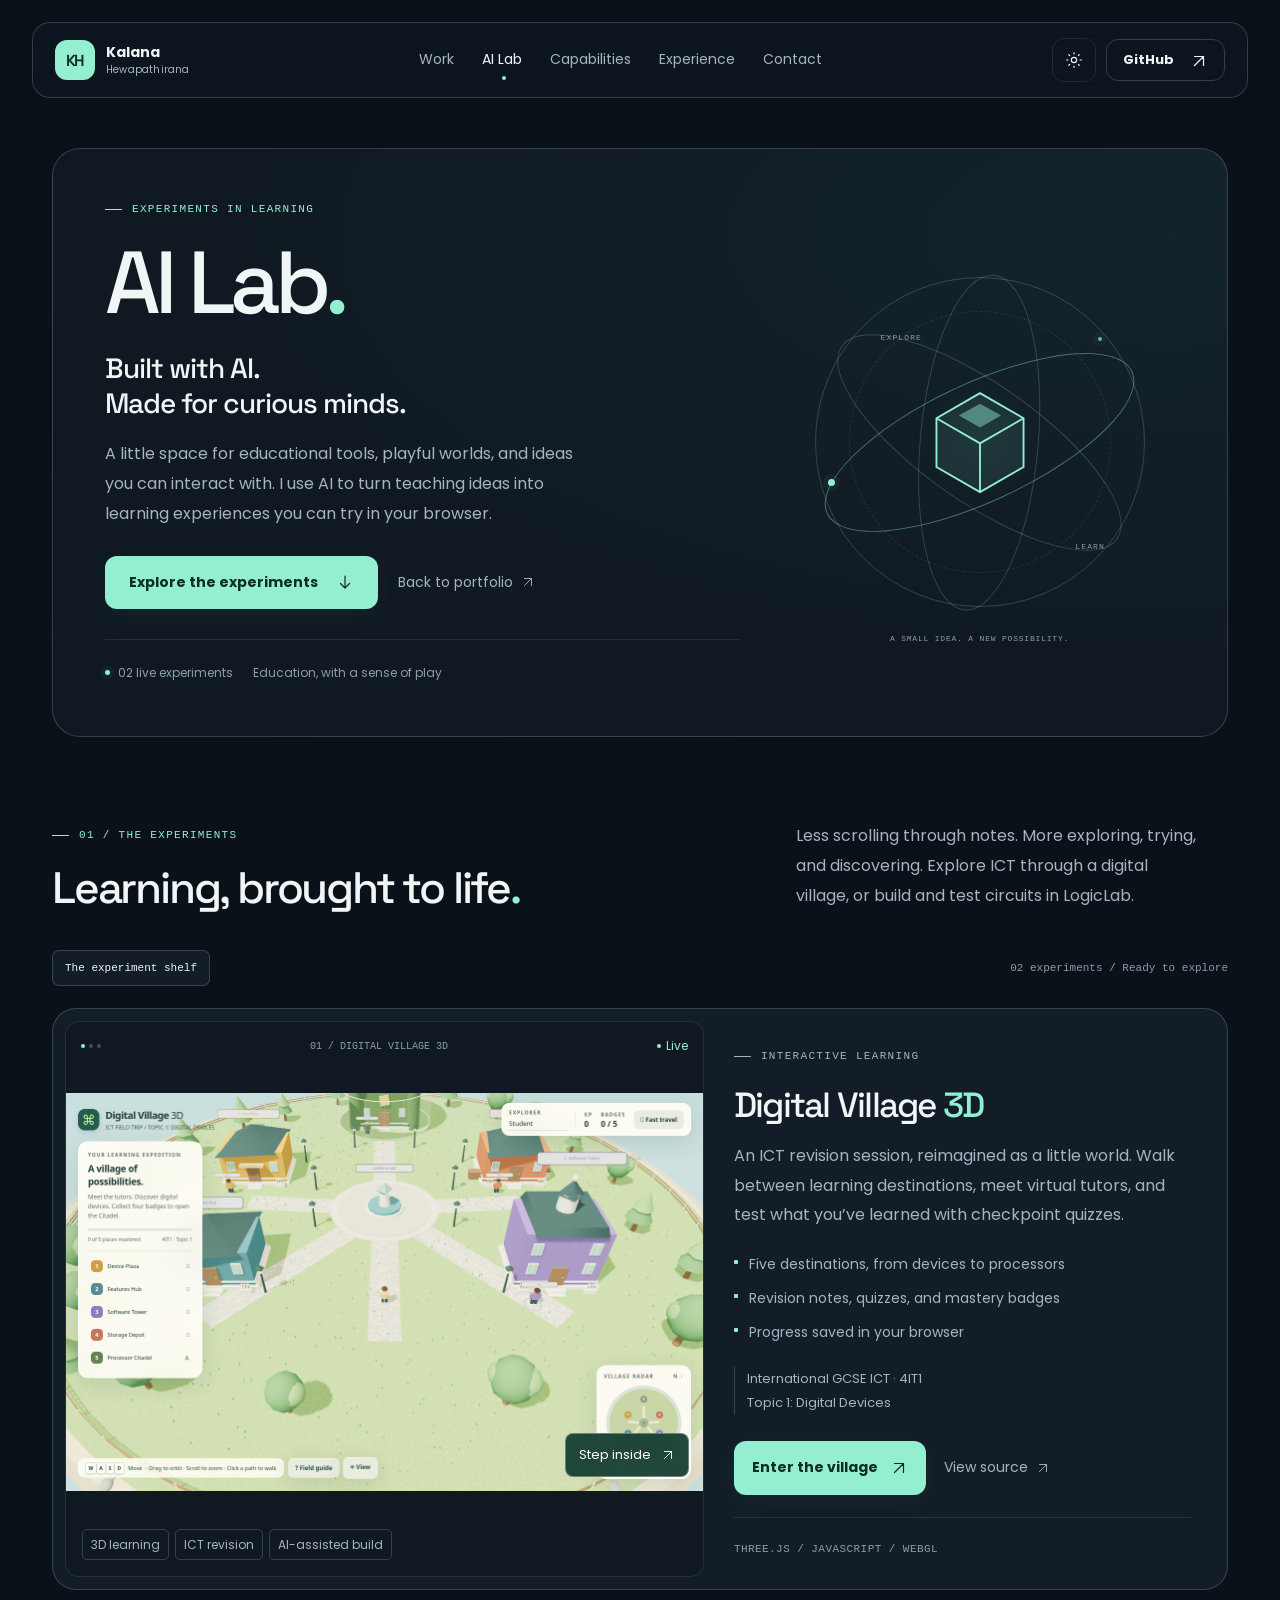
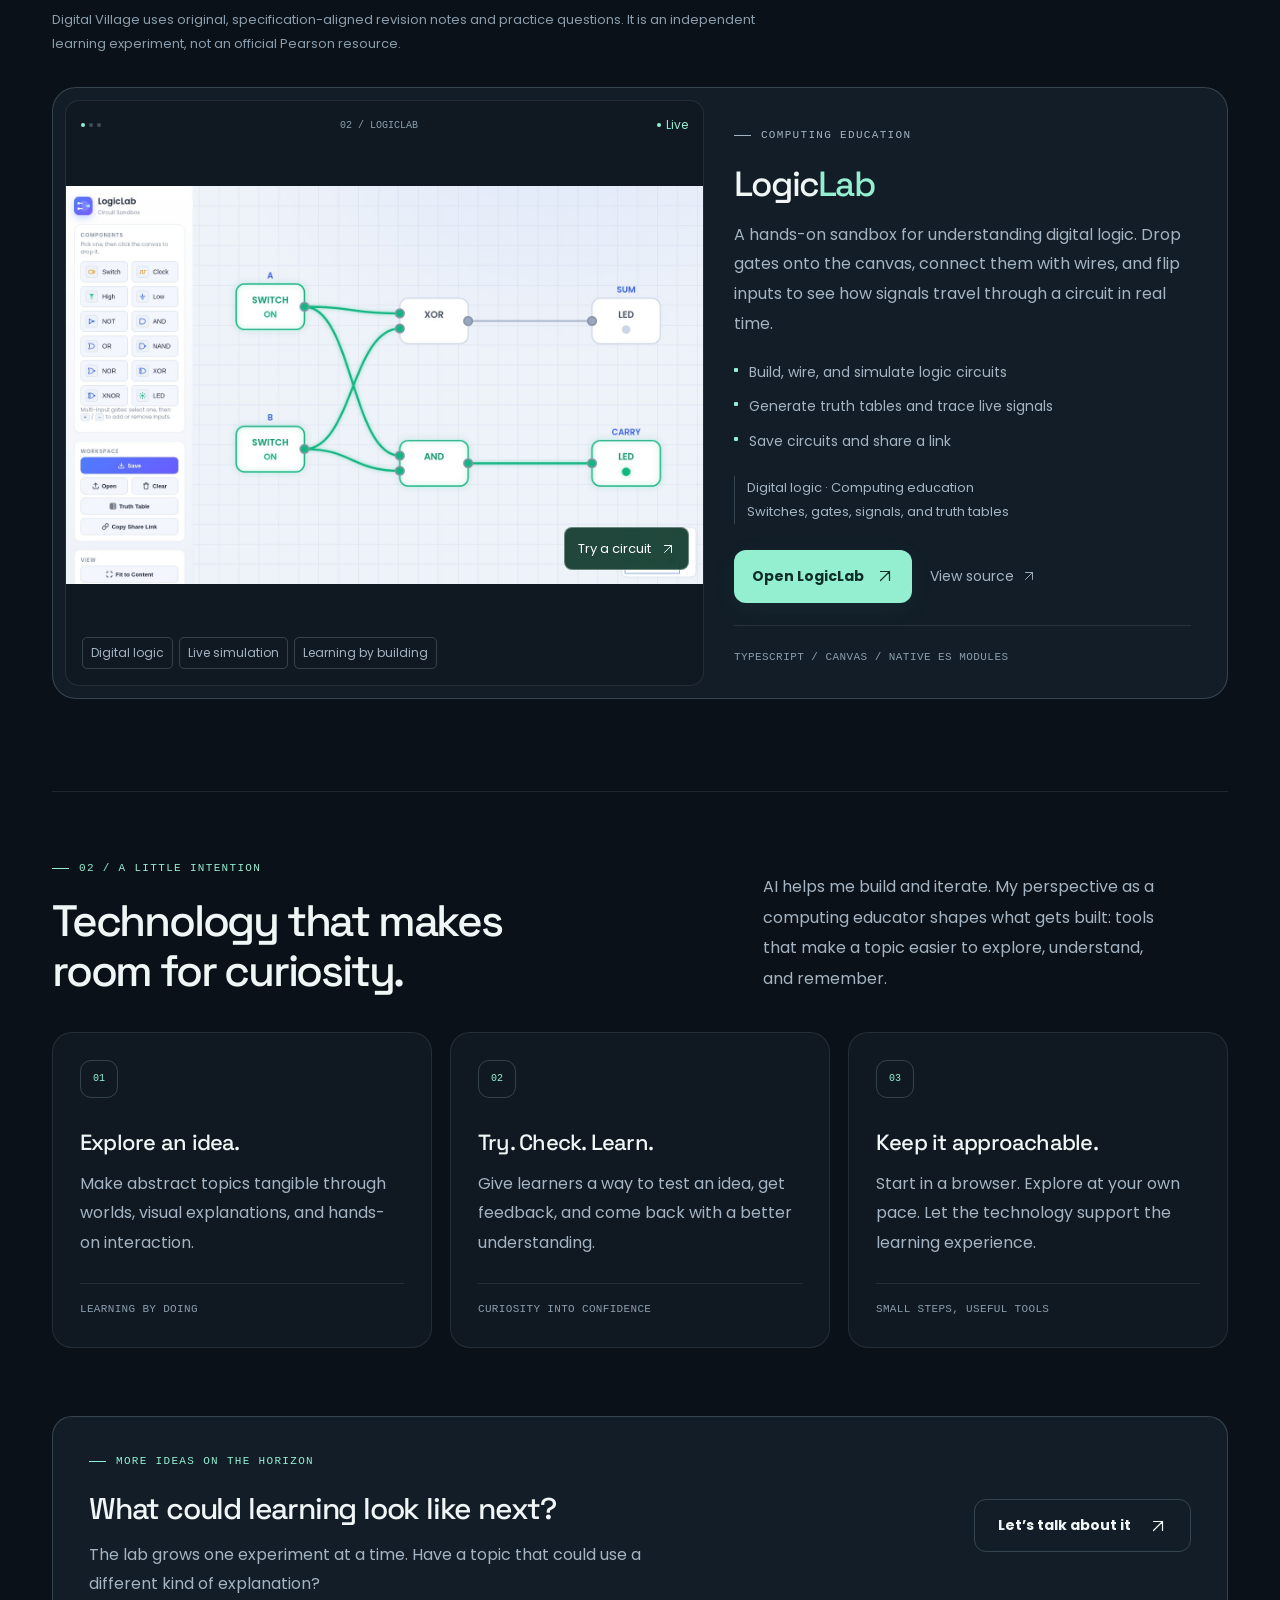
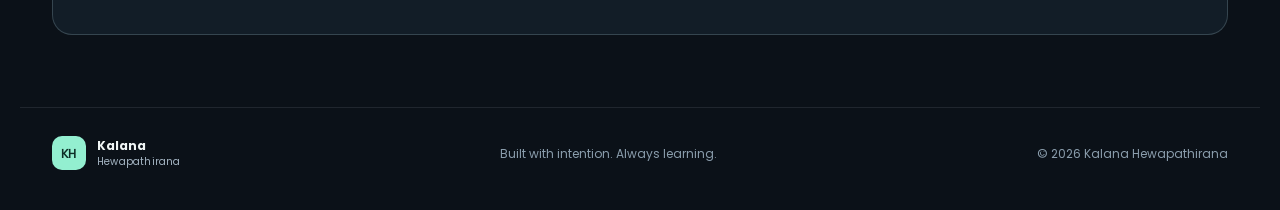
==== commit 1be78e4f: "Add LogicLab to AI Lab and improve typography" ====
--- a/lab/index.html
+++ b/lab/index.html
@@ -3,9 +3,9 @@
   <head>
     <meta charset="UTF-8" />
     <meta name="viewport" content="width=device-width, initial-scale=1.0" />
-    <meta name="description" content="AI-assisted educational experiments by Kalana Hewapathirana. Explore Digital Village 3D, an interactive ICT learning adventure, and the ideas behind the lab." />
+    <meta name="description" content="AI-assisted educational experiments by Kalana Hewapathirana. Explore Digital Village 3D, LogicLab, and interactive tools for ICT and computing education." />
     <meta name="theme-color" content="#0b1118" />
-    <meta property="og:title" content="AI Lab — Kalana Hewapathirana" />
+    <meta property="og:title" content="AI Lab - Kalana Hewapathirana" />
     <meta property="og:description" content="Built with AI. Made for curious minds. Educational tools, playful worlds, and ideas you can explore in your browser." />
     <meta property="og:type" content="website" />
     <meta property="og:url" content="https://kaan84k.github.io/lab/" />
@@ -14,21 +14,21 @@
     <link rel="canonical" href="https://kaan84k.github.io/lab/" />
     <link rel="icon" href="../favicon.svg" type="image/svg+xml" />
     <link rel="preload" href="../assets/fonts/space-grotesk-latin.woff2" as="font" type="font/woff2" crossorigin />
-    <link rel="preload" href="../assets/fonts/dm-sans-latin.woff2" as="font" type="font/woff2" crossorigin />
+    <link rel="preload" href="../assets/fonts/poppins-latin-400-normal.woff2" as="font" type="font/woff2" crossorigin />
     <script>
       document.documentElement.classList.add('js');
       try { const theme = localStorage.getItem('portfolio-theme');
         if (theme === 'light' || theme === 'dark') document.documentElement.dataset.theme = theme;
       } catch (_) {}
     </script>
-    <link rel="stylesheet" href="../styles.css?v=20261116" />
-    <link rel="stylesheet" href="lab.css?v=20261116" />
-    <title>AI Lab — Kalana Hewapathirana</title>
+    <link rel="stylesheet" href="../styles.css?v=20261116-2" />
+    <link rel="stylesheet" href="lab.css?v=20261116-2" />
+    <title>AI Lab - Kalana Hewapathirana</title>
   </head>
   <body>
     <a class="skip-link" href="#main">Skip to content</a>
     <header class="site-header" data-header>
-      <a class="brand" href="../#top" aria-label="Kalana Hewapathirana — Home">
+      <a class="brand" href="../#top" aria-label="Kalana Hewapathirana - Home">
         <span class="brand-mark">KH</span>
         <span class="brand-text">Kalana<small>Hewapathirana</small></span>
       </a>
@@ -86,7 +86,7 @@
             <a class="button button-primary" href="#experiments">Explore the experiments <svg class="arrow-icon" viewBox="0 0 24 24" fill="none" aria-hidden="true"><path d="M12 4v16m-6-6 6 6 6-6" /></svg></a>
             <a class="lab-back-link" href="../">Back to portfolio <svg class="arrow-icon" viewBox="0 0 24 24" fill="none" aria-hidden="true"><path d="M6 18 18 6M6 6h12v12" /></svg></a>
           </div>
-          <div class="lab-hero-meta"><span><i aria-hidden="true"></i> 01 live experiment</span><span>Education, with a sense of play</span></div>
+          <div class="lab-hero-meta"><span><i aria-hidden="true"></i> 02 live experiments</span><span>Education, with a sense of play</span></div>
         </div>
         <div class="lab-orbit" aria-hidden="true">
           <div class="lab-orbit-ring ring-one"></div>
@@ -109,9 +109,9 @@
             <p class="section-index"><span></span> 01 / The experiments</p>
             <h2 id="experiments-title">Learning, brought to life<span class="heading-dot">.</span></h2>
           </div>
-          <p>Less scrolling through notes. More exploring, trying, and discovering. Start with a little village full of digital ideas.</p>
-        </div>
-        <div class="lab-shelf-meta"><span class="lab-shelf-label">The experiment shelf</span><span>01 experiment / Ready to explore</span></div>
+          <p>Less scrolling through notes. More exploring, trying, and discovering. Explore ICT through a digital village, or build and test circuits in LogicLab.</p>
+        </div>
+        <div class="lab-shelf-meta"><span class="lab-shelf-label">The experiment shelf</span><span>02 experiments / Ready to explore</span></div>
 
         <article class="lab-experiment" aria-labelledby="village-title">
           <div class="lab-experiment-visual">
@@ -140,6 +140,33 @@
           </div>
         </article>
         <p class="lab-content-note">Digital Village uses original, specification-aligned revision notes and practice questions. It is an independent learning experiment, not an official Pearson resource.</p>
+
+        <article class="lab-experiment" aria-labelledby="logiclab-title">
+          <div class="lab-experiment-visual">
+            <div class="lab-window-bar"><span><i></i><i></i><i></i></span><span>02 / LOGICLAB</span><span class="lab-live-badge">Live</span></div>
+            <a class="lab-preview-link" href="https://logic-lab-sigma.vercel.app/" target="_blank" rel="noreferrer" aria-label="Explore LogicLab (opens in a new tab)">
+              <img src="../assets/lab/logiclab.jpg" width="1440" height="900" alt="LogicLab showing input switches wired to XOR and AND gates, with sum and carry output LEDs." loading="lazy" />
+              <span class="lab-preview-action">Try a circuit <svg class="arrow-icon" viewBox="0 0 24 24" fill="none" aria-hidden="true"><path d="M6 18 18 6M6 6h12v12" /></svg></span>
+            </a>
+            <div class="lab-experiment-tags"><span>Digital logic</span><span>Live simulation</span><span>Learning by building</span></div>
+          </div>
+          <div class="lab-experiment-copy">
+            <p class="section-index"><span></span> Computing education</p>
+            <h3 id="logiclab-title">Logic<span>Lab</span></h3>
+            <p>A hands-on sandbox for understanding digital logic. Drop gates onto the canvas, connect them with wires, and flip inputs to see how signals travel through a circuit in real time.</p>
+            <ul class="lab-feature-list">
+              <li>Build, wire, and simulate logic circuits</li>
+              <li>Generate truth tables and trace live signals</li>
+              <li>Save circuits and share a link</li>
+            </ul>
+            <p class="lab-curriculum">Digital logic · Computing education<br />Switches, gates, signals, and truth tables</p>
+            <div class="lab-experiment-actions">
+              <a class="button button-primary" href="https://logic-lab-sigma.vercel.app/" target="_blank" rel="noreferrer">Open LogicLab <svg class="arrow-icon" viewBox="0 0 24 24" fill="none" aria-hidden="true"><path d="M6 18 18 6M6 6h12v12" /></svg></a>
+              <a class="lab-back-link" href="https://github.com/kaan84k/LogicLab" target="_blank" rel="noreferrer" aria-label="View LogicLab source">View source <svg class="arrow-icon" viewBox="0 0 24 24" fill="none" aria-hidden="true"><path d="M6 18 18 6M6 6h12v12" /></svg></a>
+            </div>
+            <p class="lab-stack">TYPESCRIPT / CANVAS / NATIVE ES MODULES</p>
+          </div>
+        </article>
       </section>
 
       <section class="lab-approach" aria-labelledby="lab-approach-title">
--- a/styles.css
+++ b/styles.css
@@ -1,9 +1,30 @@
-/* Local variable fonts keep the design consistent without a third-party request. */
+/* Self-hosted fonts keep the design consistent without third-party requests. */
 @font-face {
-  font-family: "DM Sans";
-  src: url("assets/fonts/dm-sans-latin.woff2") format("woff2");
+  font-family: "Poppins";
+  src: url("assets/fonts/poppins-latin-400-normal.woff2") format("woff2");
   font-style: normal;
-  font-weight: 100 1000;
+  font-weight: 400;
+  font-display: swap;
+}
+@font-face {
+  font-family: "Poppins";
+  src: url("assets/fonts/poppins-latin-500-normal.woff2") format("woff2");
+  font-style: normal;
+  font-weight: 500;
+  font-display: swap;
+}
+@font-face {
+  font-family: "Poppins";
+  src: url("assets/fonts/poppins-latin-600-normal.woff2") format("woff2");
+  font-style: normal;
+  font-weight: 600;
+  font-display: swap;
+}
+@font-face {
+  font-family: "Poppins";
+  src: url("assets/fonts/poppins-latin-700-normal.woff2") format("woff2");
+  font-style: normal;
+  font-weight: 700;
   font-display: swap;
 }
 @font-face {
@@ -32,6 +53,7 @@
   --radius: 24px;
   --mono: "SFMono-Regular", Consolas, "Liberation Mono", monospace;
   --heading: "Space Grotesk", Arial, sans-serif;
+  --body: "Poppins", Arial, sans-serif;
 }
 html[data-theme="light"] {
   color-scheme: light;
@@ -55,7 +77,7 @@
   margin: 0;
   color: var(--text);
   background: var(--bg);
-  font: 400 16px/1.7 "DM Sans", Arial, sans-serif;
+  font: 400 16px/1.8 var(--body);
   -webkit-font-smoothing: antialiased;
   overflow-x: clip;
 }
@@ -104,7 +126,7 @@
 .brand-mark { display: grid; place-items: center; width: 40px; height: 40px; font: 600 16px var(--heading); letter-spacing: -.07em; border-radius: 12px; background: var(--accent); color: var(--accent-ink); }
 .brand-text { font-weight: 650; font-size: 14px; }
 .brand-text small { display: block; margin-top: 3px; font-size: 10px; font-weight: 400; color: var(--muted); letter-spacing: .02em; }
-.nav { display: flex; align-items: center; gap: 28px; color: var(--muted); font-size: 13px; }
+.nav { display: flex; align-items: center; gap: 28px; color: var(--muted); font-size: 14px; }
 .nav a { position: relative; padding-block: 10px; transition: color .2s; }
 .nav a::after { content: ""; position: absolute; bottom: 3px; left: 50%; width: 4px; height: 4px; border-radius: 50%; background: var(--accent); opacity: 0; transition: opacity .2s; }
 .nav a:hover, .nav a[aria-current="location"] { color: var(--text); }
@@ -117,14 +139,14 @@
 .menu-button span { width: 18px; height: 1px; background: currentColor; transition: transform .2s; }
 .menu-button[aria-expanded="true"] span:first-child { transform: translateY(4.5px) rotate(45deg); }
 .menu-button[aria-expanded="true"] span:last-child { transform: translateY(-4.5px) rotate(-45deg); }
-.button { display: inline-flex; justify-content: center; align-items: center; gap: 18px; min-height: 52px; padding: 13px 23px; border: 1px solid transparent; border-radius: 12px; font-size: 13px; font-weight: 650; transition: background .2s, transform .2s, border-color .2s; }
+.button { display: inline-flex; justify-content: center; align-items: center; gap: 18px; min-height: 52px; padding: 13px 23px; border: 1px solid transparent; border-radius: 12px; font-size: 14px; font-weight: 650; transition: background .2s, transform .2s, border-color .2s; }
 .button:hover { transform: translateY(-2px); }
 .button-primary { background: var(--accent); color: var(--accent-ink); box-shadow: 0 6px 25px var(--glow); }
 .button-primary:hover { background: color-mix(in srgb, var(--accent), var(--text) 12%); }
 .button-text { color: var(--text); border-color: var(--line-strong); }
 .button-text:hover { background: var(--panel); }
 .button-quiet { border-color: var(--line-strong); }
-.button-small { min-height: 42px; padding: 8px 16px; font-size: 12px; gap: 16px; }
+.button-small { min-height: 42px; padding: 8px 16px; font-size: 13px; gap: 16px; }
 .button-light { background: var(--text); color: var(--bg); }
 .hero {
   position: relative;
@@ -137,14 +159,14 @@
 }
 .hero::before { content: ""; z-index: -1; pointer-events: none; position: absolute; width: 800px; max-width: 100vw; height: 800px; top: 30px; right: 0; background: radial-gradient(ellipse at center, var(--glow), transparent 65%); }
 .hero-copy { min-width: 0; position: relative; z-index: 2; }
-.availability { display: inline-flex; align-items: center; gap: 10px; padding: 6px 12px; border: 1px solid var(--line-strong); border-radius: 100px; color: var(--muted); font-size: 11px; background: var(--glow); }
+.availability { display: inline-flex; align-items: center; gap: 10px; padding: 6px 12px; border: 1px solid var(--line-strong); border-radius: 100px; color: var(--muted); font-size: 12px; background: var(--glow); }
 .availability > span, .live-dot { width: 6px; height: 6px; flex-shrink: 0; background: var(--accent); border-radius: 50%; box-shadow: 0 0 0 4px var(--glow); }
-.eyebrow { color: var(--muted); font-size: 12px; margin: 32px 0 16px; }
+.eyebrow { color: var(--muted); font-size: 13px; margin: 32px 0 16px; }
 h1 { font-size: clamp(48px, 5.6vw, 80px); line-height: 1.07; letter-spacing: -.065em; margin-bottom: 25px; }
 h1 em { display: inline-block; }
-.hero-lede { max-width: 485px; font-size: 15px; line-height: 1.85; color: var(--muted); margin-bottom: 28px; }
+.hero-lede { max-width: 485px; font-size: 16px; line-height: 1.85; color: var(--muted); margin-bottom: 28px; }
 .hero-actions { display: flex; align-items: center; gap: 12px; flex-wrap: wrap; }
-.social-rail { display: flex; align-items: center; gap: 20px; flex-wrap: wrap; margin-top: 28px; font-size: 11px; color: var(--muted); }
+.social-rail { display: flex; align-items: center; gap: 20px; flex-wrap: wrap; margin-top: 28px; font-size: 12px; color: var(--muted); }
 .social-rail > span { display: none; }
 .social-rail a { display: inline-flex; align-items: center; gap: 5px; min-height: 30px; transition: color .2s; }
 .social-rail a:hover { color: var(--accent); }
@@ -182,36 +204,36 @@
 .proof-number { color: var(--accent); font: 10px var(--mono); opacity: .8; }
 .hero-proof > div > div { display: flex; flex-direction: column; gap: 3px; }
 .hero-proof strong { font-size: 13px; font-weight: 550; }
-.hero-proof div div span { color: var(--faint); font-size: 11px; }
-.section-index { display: flex; align-items: center; gap: 10px; color: var(--accent); font: 10px/1.6 var(--mono); text-transform: uppercase; letter-spacing: .12em; margin-bottom: 20px; }
+.hero-proof div div span { color: var(--faint); font-size: 12px; }
+.section-index { display: flex; align-items: center; gap: 10px; color: var(--accent); font: 11px/1.6 var(--mono); text-transform: uppercase; letter-spacing: .12em; margin-bottom: 20px; }
 .section-index > span { width: 17px; height: 1px; background: currentColor; flex-shrink: 0; }
 .statement { display: grid; grid-template-columns: .65fr 1.35fr; gap: 40px; padding-top: 64px; padding-bottom: 90px; }
 .statement > .section-index { padding-top: 12px; }
 .statement h2 { font-size: clamp(28px, 3vw, 42px); line-height: 1.2; letter-spacing: -.045em; margin-bottom: 20px; }
 .statement h2 span { color: var(--faint); }
-.statement-note { margin: 0; max-width: 610px; color: var(--muted); font-size: 14px; line-height: 1.9; }
+.statement-note { margin: 0; max-width: 610px; color: var(--muted); font-size: 16px; line-height: 1.9; }
 .work { padding-top: 80px; border-top: 1px solid var(--line); }
 .section-heading { display: grid; grid-template-columns: 1fr .72fr; align-items: end; gap: 64px; margin-bottom: 36px; }
 .section-heading h2, .experience-intro h2 { margin-bottom: 0; font-size: clamp(36px, 4vw, 56px); line-height: 1.12; letter-spacing: -.05em; }
-.section-heading > p { max-width: 400px; margin-bottom: 2px; color: var(--muted); font-size: 13px; line-height: 1.9; }
+.section-heading > p { max-width: 400px; margin-bottom: 2px; color: var(--muted); font-size: 16px; line-height: 1.9; }
 .heading-dot { color: var(--accent); }
 .work-toolbar { display: flex; align-items: center; justify-content: space-between; gap: 20px; margin-bottom: 24px; }
 .project-filters { display: flex; flex-wrap: wrap; gap: 4px; padding: 5px; background: var(--bg-soft); border: 1px solid var(--line); border-radius: 13px; }
-.project-filters button { padding: 10px 18px; min-height: 42px; border: 0; border-radius: 8px; background: transparent; color: var(--muted); font-size: 12px; transition: color .2s, background .2s; }
+.project-filters button { padding: 10px 18px; min-height: 42px; border: 0; border-radius: 8px; background: transparent; color: var(--muted); font-size: 13px; transition: color .2s, background .2s; }
 .project-filters button:hover { color: var(--text); background: var(--panel-2); }
 .project-filters button[aria-pressed="true"] { color: var(--accent-ink); background: var(--accent); }
-.project-count { font: 10px var(--mono); color: var(--faint); white-space: nowrap; }
+.project-count { font: 12px var(--mono); color: var(--faint); white-space: nowrap; }
 .feature-project { display: grid; grid-template-columns: .9fr 1.1fr; overflow: hidden; border: 1px solid var(--line-strong); border-radius: var(--radius); background: var(--panel); }
 .project-copy { display: flex; flex-direction: column; padding: 34px; }
 .project-number { display: flex; justify-content: space-between; gap: 16px; margin-bottom: 35px; color: var(--faint); font: 9px var(--mono); letter-spacing: .08em; }
 .project-number::before { content: ""; display: none; }
-.project-type { margin-bottom: 10px; color: var(--accent); font: 9px/1.6 var(--mono); letter-spacing: .06em; text-transform: uppercase; }
+.project-type { margin-bottom: 10px; color: var(--accent); font: 11px/1.6 var(--mono); letter-spacing: .06em; text-transform: uppercase; }
 .project-copy h3 { font-size: 38px; letter-spacing: -.045em; margin-bottom: 15px; line-height: 1.2; }
-.project-copy > p { color: var(--muted); font-size: 13px; line-height: 1.85; }
+.project-copy > p { color: var(--muted); font-size: 16px; line-height: 1.85; }
 .tag-list { display: flex; gap: 6px; flex-wrap: wrap; padding: 0; margin: 8px 0 28px; list-style: none; }
-.tag-list li { padding: 5px 9px; border: 1px solid var(--line-strong); border-radius: 6px; font-size: 10px; color: var(--muted); }
+.tag-list li { padding: 5px 9px; border: 1px solid var(--line-strong); border-radius: 6px; font-size: 12px; color: var(--muted); }
 .project-links { display: flex; flex-wrap: wrap; gap: 23px; margin-top: auto; }
-.project-links a { display: flex; align-items: center; gap: 10px; min-height: 44px; font-size: 12px; border-bottom: 1px solid var(--line-strong); transition: color .2s; }
+.project-links a { display: flex; align-items: center; gap: 10px; min-height: 44px; font-size: 14px; border-bottom: 1px solid var(--line-strong); transition: color .2s; }
 .project-links a:hover { color: var(--accent); }
 .project-links .arrow-icon { width: 15px; }
 .project-preview { min-width: 0; margin: 12px; overflow: hidden; border: 1px solid #93efd026; border-radius: 15px; }
@@ -235,16 +257,16 @@
 .circuit-output { display: grid; justify-items: center; gap: 12px; width: 64px; font: 10px var(--mono); }
 .circuit-output i { width: 28px; height: 28px; border-radius: 50%; border: 1px solid #6d9390; background: #28433f; transition: background .2s, box-shadow .2s; }
 .circuit-output[data-on="true"] i { background: #93efd0; box-shadow: 0 0 0 7px #93efd012, 0 0 28px #93efd055; }
-.logic-result { text-align: center; color: #93efd0; font: 10px/1.8 var(--mono); }
-.demo-hint { margin: 12px 0 0; text-align: center; color: #91aab1; font-size: 11px; }
+.logic-result { text-align: center; color: #93efd0; font: 12px/1.8 var(--mono); }
+.demo-hint { margin: 12px 0 0; text-align: center; color: #91aab1; font-size: 12px; }
 .project-grid { display: grid; grid-template-columns: repeat(2, minmax(0, 1fr)); gap: 24px; margin-top: 24px; }
 .project-card { display: flex; flex-direction: column; min-width: 0; padding: 10px; border: 1px solid var(--line); border-radius: var(--radius); background: var(--panel); overflow: hidden; transition: transform .25s, border-color .25s, box-shadow .25s; }
 .project-card:hover { border-color: var(--line-strong); transform: translateY(-4px); box-shadow: 0 14px 35px #00000012; }
 .project-art { position: relative; overflow: hidden; min-height: 244px; height: 244px; border-radius: 15px; }
 .project-card-body { display: flex; flex-direction: column; flex: 1; padding: 24px 18px 16px; }
 .project-card h3 { margin-bottom: 12px; font-size: 24px; line-height: 1.25; letter-spacing: -.035em; }
-.project-card-body > p { color: var(--muted); font-size: 13px; line-height: 1.85; margin-bottom: 24px; }
-.project-card-footer { display: flex; align-items: center; justify-content: space-between; gap: 16px; margin-top: auto; padding-top: 16px; border-top: 1px solid var(--line); color: var(--faint); font-size: 10px; }
+.project-card-body > p { color: var(--muted); font-size: 16px; line-height: 1.85; margin-bottom: 24px; }
+.project-card-footer { display: flex; align-items: center; justify-content: space-between; gap: 16px; margin-top: auto; padding-top: 16px; border-top: 1px solid var(--line); color: var(--faint); font-size: 12px; }
 .project-card-footer > span { max-width: 80%; }
 .project-card-footer a { display: grid; place-items: center; min-width: 44px; min-height: 44px; border: 1px solid var(--line-strong); border-radius: 50%; font-size: 10px; color: var(--text); transition: color .2s, background .2s; }
 .project-card-footer a:hover { color: var(--accent-ink); background: var(--accent); }
@@ -261,37 +283,37 @@
 .capability-number { position: absolute; top: 30px; right: 28px; color: var(--faint); font: 10px var(--mono); }
 .capability-icon { display: grid; place-items: center; width: 46px; height: 46px; margin-bottom: 32px; background: var(--glow); border: 1px solid var(--line-strong); border-radius: 13px; color: var(--accent); font-size: 22px; }
 .capability h3 { font-size: 21px; letter-spacing: -.035em; line-height: 1.3; margin-bottom: 12px; }
-.capability p { font-size: 13px; line-height: 1.85; color: var(--muted); margin-bottom: 24px; }
-.capability-tech { margin-top: auto; padding-top: 18px; border-top: 1px solid var(--line); width: 100%; color: var(--faint); font-size: 11px; line-height: 1.8; }
+.capability p { font-size: 16px; line-height: 1.85; color: var(--muted); margin-bottom: 24px; }
+.capability-tech { margin-top: auto; padding-top: 18px; border-top: 1px solid var(--line); width: 100%; color: var(--faint); font-size: 13px; line-height: 1.8; }
 .experience { display: grid; grid-template-columns: .8fr 1fr; gap: 90px; border-top: 1px solid var(--line); }
 .experience-intro { position: sticky; top: 145px; align-self: start; }
 .experience-intro h2 { font-size: clamp(34px, 3.3vw, 46px); }
-.experience-intro > p:last-child { margin: 24px 0 0; color: var(--muted); font-size: 13px; line-height: 1.9; max-width: 370px; }
+.experience-intro > p:last-child { margin: 24px 0 0; color: var(--muted); font-size: 16px; line-height: 1.9; max-width: 370px; }
 .timeline article { position: relative; padding: 0 0 35px 28px; border-left: 1px solid var(--line-strong); }
 .timeline article:last-child { padding-bottom: 0; }
 .timeline-marker { position: absolute; left: -4px; top: 7px; width: 7px; height: 7px; border-radius: 50%; background: var(--accent); box-shadow: 0 0 0 5px var(--bg); }
 .timeline-meta { display: flex; flex-wrap: wrap; align-items: center; gap: 12px; margin-bottom: 16px; }
-.timeline-meta strong { padding: 3px 7px; color: var(--accent); background: var(--glow); border: 1px solid var(--line-strong); border-radius: 5px; font-size: 9px; font-weight: 500; }
-.timeline-meta span { color: var(--faint); font-size: 11px; }
+.timeline-meta strong { padding: 3px 7px; color: var(--accent); background: var(--glow); border: 1px solid var(--line-strong); border-radius: 5px; font-size: 12px; font-weight: 500; }
+.timeline-meta span { color: var(--faint); font-size: 13px; }
 .timeline h3 { font-size: 21px; line-height: 1.35; letter-spacing: -.03em; margin-bottom: 10px; }
-.timeline p { color: var(--muted); font-size: 13px; line-height: 1.9; margin-bottom: 0; }
+.timeline p { color: var(--muted); font-size: 16px; line-height: 1.9; margin-bottom: 0; }
 .contact { position: relative; display: grid; grid-template-columns: 1fr .4fr; align-items: center; gap: 60px; width: min(calc(100% - 64px), 1176px); padding: 64px; margin: 20px auto 76px; overflow: hidden; background: #93efd0; color: #11372c; border: 1px solid #aff7df; border-radius: 28px; }
 .contact .section-index { color: #265d4c; }
 .contact h2 { font-size: clamp(36px, 4.3vw, 60px); line-height: 1.1; letter-spacing: -.055em; margin-bottom: 20px; }
 .contact h2 em { color: #366d5b; }
 .contact-copy { position: relative; z-index: 2; }
-.contact-copy > p { max-width: 485px; margin-bottom: 28px; color: #265d4c; font-size: 13px; }
+.contact-copy > p { max-width: 485px; margin-bottom: 28px; color: #265d4c; font-size: 16px; }
 .contact-socials { display: flex; flex-wrap: wrap; gap: 8px; }
 .contact-socials a { display: flex; align-items: center; gap: 10px; min-height: 44px; padding: 8px 13px; border: 1px solid #326a5644; border-radius: 8px; transition: background .2s; }
 .contact-socials a:hover { background: #ffffff50; }
 .contact-socials span { display: none; }
-.contact-socials strong { font-size: 11px; font-weight: 550; }
+.contact-socials strong { font-size: 13px; font-weight: 550; }
 .contact-socials .arrow-icon { width: 14px; height: 14px; }
 .contact-monogram { color: #316c5744; }
 .contact-monogram svg { width: 220px; height: 220px; }
 .contact-grid { pointer-events: none; position: absolute; inset: 0; background-image: radial-gradient(#21554135 .7px, transparent .7px); background-size: 16px 16px; mask-image: linear-gradient(90deg, transparent, #000); }
 .footer { display: flex; align-items: center; justify-content: space-between; gap: 24px; max-width: var(--max); margin: auto; padding: 28px 32px 40px; border-top: 1px solid var(--line); }
-.footer p { margin: 0; color: var(--faint); font-size: 10px; }
+.footer p { margin: 0; color: var(--faint); font-size: 12px; }
 .footer .brand-mark { width: 34px; height: 34px; font-size: 13px; border-radius: 10px; }
 .footer .brand-text { font-size: 12px; }
 .kaan-art {
@@ -754,7 +776,7 @@
   .chip-code { left: -14px; }
   .chip-ai { right: -3px; }
   .hero-proof > div { padding-inline: 20px; gap: 12px; }
-  .hero-proof div div span { font-size: 10px; }
+  .hero-proof div div span { font-size: 12px; }
   .nav { gap: 20px; }
   .capability { padding: 24px; }
   .capability h3 { font-size: 19px; }
@@ -783,10 +805,10 @@
   .chip-code small { font-size: 8px; }
   .chip-ai { top: 49px; font-size: 9px; }
   .visual-caption { font-size: 7px; gap: 5px; }
-  .hero-lede { font-size: 14px; }
-  .hero-actions .button { padding-inline: 17px; font-size: 12px; }
+  .hero-lede { font-size: 16px; }
+  .hero-actions .button { padding-inline: 17px; font-size: 14px; }
   .social-rail { gap: 14px; }
-  .hero-proof strong { font-size: 11px; }
+  .hero-proof strong { font-size: 13px; }
   .statement { grid-template-columns: .45fr 1fr; gap: 30px; }
   .section-heading { gap: 40px; }
   .feature-project { grid-template-columns: 1fr; }
@@ -801,14 +823,14 @@
   .exam-steps { gap: 11px; font-size: 9px; }
   .project-more .project-card-body { padding: 24px; gap: 0 24px; }
   .project-more h3 { font-size: 26px; }
-  .project-more .button { padding-inline: 16px; font-size: 11px; }
+  .project-more .button { padding-inline: 16px; font-size: 14px; }
   .capability-list { gap: 12px; }
   .capability { padding: 20px; }
   .capability-number { right: 20px; top: 26px; }
   .capability-icon { margin-bottom: 25px; }
   .capability h3 { font-size: 18px; }
-  .capability p { font-size: 12px; }
-  .capability-tech { font-size: 10px; }
+  .capability p { font-size: 16px; }
+  .capability-tech { font-size: 13px; }
   .experience { grid-template-columns: 1fr 1.1fr; gap: 40px; }
   .contact { grid-template-columns: 1fr .2fr; gap: 20px; }
   .contact-monogram { position: absolute; right: -30px; top: 70px; }
@@ -824,13 +846,13 @@
   .icon-button, .menu-button { border-radius: 10px; }
   .hero { grid-template-columns: 1fr; gap: 42px; padding-top: 136px; padding-bottom: 0; }
   .hero::before { top: 350px; right: 0; width: 100%; height: 600px; }
-  .availability { font-size: 10px; }
-  .eyebrow { margin-top: 26px; font-size: 11px; }
+  .availability { font-size: 12px; }
+  .eyebrow { margin-top: 26px; font-size: 13px; }
   .hero h1 { font-size: clamp(40px, 9.8vw, 66px); letter-spacing: -.06em; line-height: 1.09; margin-bottom: 20px; }
-  .hero-lede { font-size: 14px; max-width: 470px; }
+  .hero-lede { font-size: 16px; max-width: 470px; }
   .hero-actions { gap: 10px; }
-  .hero-actions .button { min-height: 50px; font-size: 12px; padding-inline: 18px; gap: 12px; }
-  .social-rail { gap: 20px; margin-top: 22px; font-size: 10px; }
+  .hero-actions .button { min-height: 50px; font-size: 14px; padding-inline: 18px; gap: 12px; }
+  .social-rail { gap: 20px; margin-top: 22px; font-size: 12px; }
   .hero-visual { justify-self: center; max-width: 330px; width: calc(100% - 20px); padding-inline: 10px; }
   .hero-visual::before { inset: -10px -8px 30px; transform: none; }
   .profile-card { transform: rotate(2deg); }
@@ -846,20 +868,20 @@
   .hero-proof { grid-template-columns: 1fr; padding: 0; }
   .hero-proof > div { padding: 19px 0; gap: 20px; border-right: 0; border-bottom: 1px solid var(--line); }
   .hero-proof > div > div { flex: 1; flex-direction: row; justify-content: space-between; align-items: center; gap: 15px; }
-  .hero-proof strong { font-size: 11px; }
-  .hero-proof div div span { max-width: 135px; font-size: 9px; text-align: right; line-height: 1.6; }
+  .hero-proof strong { font-size: 13px; }
+  .hero-proof div div span { max-width: 135px; font-size: 12px; text-align: right; line-height: 1.6; }
   .statement { grid-template-columns: 1fr; gap: 16px; padding-top: 60px; }
   .statement > .section-index { padding: 0; margin-bottom: 0; }
   .statement h2 { font-size: 32px; }
-  .statement-note { font-size: 13px; }
+  .statement-note { font-size: 16px; }
   .section-heading { grid-template-columns: 1fr; gap: 18px; margin-bottom: 28px; }
   .section-heading h2 { font-size: 40px; }
-  .section-heading > p { max-width: 470px; font-size: 13px; }
-  .section-index { margin-bottom: 16px; font-size: 9px; }
+  .section-heading > p { max-width: 470px; font-size: 16px; }
+  .section-index { margin-bottom: 16px; font-size: 11px; }
   .work-toolbar { align-items: flex-start; flex-direction: column; gap: 14px; margin-bottom: 20px; }
   .project-filters { width: 100%; justify-content: space-between; gap: 2px; padding: 4px; border-radius: 10px; }
-  .project-filters button { padding: 10px 9px; font-size: 10px; border-radius: 6px; }
-  .project-count { align-self: flex-end; font-size: 9px; }
+  .project-filters button { padding: 10px 9px; font-size: 13px; border-radius: 6px; }
+  .project-count { align-self: flex-end; font-size: 12px; }
   .feature-project { border-radius: 20px; }
   .project-copy { padding: 24px; }
   .project-number { font-size: 8px; }
@@ -872,26 +894,26 @@
   .circuit-gate { width: 76px; height: 80px; }
   .signal { min-width: 60px; min-height: 44px; font-size: 11px; gap: 12px; padding: 10px; }
   .circuit-output { width: 51px; font-size: 9px; }
-  .logic-result { font-size: 8px; min-height: 30px; }
-  .demo-hint { font-size: 10px; }
+  .logic-result { font-size: 12px; min-height: 30px; }
+  .demo-hint { font-size: 12px; }
   .project-grid { grid-template-columns: 1fr; gap: 18px; margin-top: 18px; }
   .project-card { border-radius: 20px; padding: 8px; }
   .project-art { height: 230px; min-height: 230px; border-radius: 13px; }
   .project-card-body { padding: 22px 16px 14px; }
   .project-card h3 { font-size: 24px; }
-  .project-type { font-size: 8px; }
-  .project-card-body > p { font-size: 13px; }
-  .project-card-footer { font-size: 9px; }
+  .project-type { font-size: 11px; }
+  .project-card-body > p { font-size: 16px; }
+  .project-card-footer { font-size: 12px; }
   .project-more .project-card-body { display: flex; padding: 24px 18px; }
   .project-more h3 { font-size: 28px; }
-  .project-more .button { align-self: flex-start; margin-top: 24px; font-size: 12px; }
+  .project-more .button { align-self: flex-start; margin-top: 24px; font-size: 14px; }
   .capability-list { grid-template-columns: 1fr; gap: 14px; }
   .capability { padding: 26px; }
   .capability-number { top: 30px; right: 26px; }
   .capability-icon { margin-bottom: 24px; }
   .capability h3 { font-size: 23px; }
-  .capability p { font-size: 13px; }
-  .capability-tech { font-size: 11px; }
+  .capability p { font-size: 16px; }
+  .capability-tech { font-size: 13px; }
   .experience { grid-template-columns: 1fr; gap: 40px; }
   .experience-intro { position: static; }
   .experience-intro h2 { font-size: 36px; }
@@ -905,13 +927,13 @@
   .contact-socials { display: grid; grid-template-columns: 1fr 1fr; gap: 8px; }
   .contact-socials a { justify-content: space-between; }
   .footer { display: grid; grid-template-columns: 1fr; gap: 24px; margin-inline: 24px; padding: 28px 0; }
-  .footer p { font-size: 10px; }
+  .footer p { font-size: 12px; }
 }
 @media (max-width: 360px) {
   .section { padding-inline: 18px; }
   .brand-text small { font-size: 8px; }
   .hero h1 { font-size: 37px; }
-  .hero-actions .button { padding-inline: 13px; font-size: 11px; }
+  .hero-actions .button { padding-inline: 13px; font-size: 14px; }
   .social-rail { gap: 14px; }
   .project-filters button { padding-inline: 6px; }
   .hero-proof div div span { max-width: 110px; }
@@ -928,9 +950,14 @@
 .lab-teaser { display: flex; align-items: center; justify-content: space-between; gap: 40px; width: min(calc(100% - 64px), 1176px); margin: 0 auto 80px; padding: 36px 40px; border: 1px solid var(--line-strong); border-radius: 22px; background: radial-gradient(ellipse at 100% 0%, var(--glow), transparent 70%), var(--panel); }
 .lab-teaser .section-index { margin-bottom: 14px; }
 .lab-teaser h2 { margin-bottom: 14px; font-size: 32px; line-height: 1.2; letter-spacing: -.04em; }
-.lab-teaser p:last-child { max-width: 570px; color: var(--muted); font-size: 13px; margin-bottom: 0; }
+.lab-teaser p:last-child { max-width: 570px; color: var(--muted); font-size: 16px; margin-bottom: 0; }
 .lab-teaser .button { flex-shrink: 0; }
 @media (max-width: 700px) {
   .lab-teaser { width: calc(100% - 48px); flex-direction: column; align-items: start; gap: 24px; padding: 28px 24px; margin-bottom: 60px; }
   .lab-teaser h2 { font-size: 28px; }
 }
+
+@media (max-width: 440px) {
+  .project-filters { display: grid; grid-template-columns: repeat(2, minmax(0, 1fr)); }
+  .project-filters button { padding-inline: 10px; }
+}
--- a/lab/lab.css
+++ b/lab/lab.css
@@ -16,12 +16,12 @@
 .lab-hero-copy { min-width: 0; }
 .lab-hero h1 { font-size: 88px; line-height: 1; letter-spacing: -.065em; margin-bottom: 24px; }
 .lab-hero-heading { font: 500 28px/1.25 var(--heading); letter-spacing: -.035em; margin-bottom: 18px; }
-.lab-hero-description { max-width: 480px; font-size: 14px; line-height: 1.9; color: var(--muted); margin-bottom: 26px; }
-.lab-back-link { display: inline-flex; align-items: center; gap: 8px; min-height: 44px; font-size: 12px; color: var(--muted); transition: color .2s; }
+.lab-hero-description { max-width: 480px; font-size: 16px; line-height: 1.9; color: var(--muted); margin-bottom: 26px; }
+.lab-back-link { display: inline-flex; align-items: center; gap: 8px; min-height: 44px; font-size: 14px; color: var(--muted); transition: color .2s; }
 .lab-back-link:hover { color: var(--accent); }
 .lab-back-link .arrow-icon { width: 14px; height: 14px; }
 .lab-hero .hero-actions { gap: 20px; }
-.lab-hero-meta { display: flex; flex-wrap: wrap; align-items: center; gap: 12px 20px; margin-top: 30px; padding-top: 22px; border-top: 1px solid var(--line); color: var(--faint); font-size: 10px; }
+.lab-hero-meta { display: flex; flex-wrap: wrap; align-items: center; gap: 12px 20px; margin-top: 30px; padding-top: 22px; border-top: 1px solid var(--line); color: var(--faint); font-size: 12px; }
 .lab-hero-meta span { display: inline-flex; align-items: center; gap: 8px; }
 .lab-hero-meta i { width: 5px; height: 5px; border-radius: 50%; background: var(--accent); box-shadow: 0 0 0 4px var(--glow); }
 .lab-orbit { position: relative; width: min(100%, 330px); aspect-ratio: 1; justify-self: center; }
@@ -43,47 +43,48 @@
 .lab-experiments { margin-top: 84px; }
 .lab-experiments .section-heading { grid-template-columns: 1.1fr .7fr; }
 .lab-experiments h2, .lab-approach h2 { font-size: 44px; }
-.lab-shelf-meta { display: flex; align-items: center; justify-content: space-between; gap: 20px; margin-bottom: 22px; color: var(--faint); font: 9px/1.7 var(--mono); }
+.lab-shelf-meta { display: flex; align-items: center; justify-content: space-between; gap: 20px; margin-bottom: 22px; color: var(--faint); font: 11px/1.7 var(--mono); }
 .lab-shelf-label { padding: 8px 12px; background: var(--panel); border: 1px solid var(--line-strong); border-radius: 7px; color: var(--text); }
 .lab-experiment { display: grid; grid-template-columns: minmax(0, 1.25fr) minmax(0, 1fr); padding: 12px; border: 1px solid var(--line-strong); border-radius: 24px; background: var(--panel); }
+.lab-experiment ~ .lab-experiment { margin-top: 32px; }
 .lab-experiment-visual { min-width: 0; overflow: hidden; border: 1px solid var(--line); border-radius: 14px; background: var(--bg-soft); display: flex; flex-direction: column; }
-.lab-window-bar { display: flex; align-items: center; justify-content: space-between; gap: 10px; padding: 15px; color: var(--faint); font: 8px var(--mono); }
+.lab-window-bar { display: flex; align-items: center; justify-content: space-between; gap: 10px; padding: 15px; color: var(--faint); font: 10px var(--mono); }
 .lab-window-bar > span:first-child { display: flex; gap: 4px; }
 .lab-window-bar i { width: 4px; height: 4px; border-radius: 50%; background: var(--faint); opacity: .4; }
 .lab-window-bar i:first-child { background: var(--accent); opacity: 1; }
-.lab-live-badge { display: flex; align-items: center; gap: 5px; color: var(--accent); font: 10px "DM Sans", Arial, sans-serif; }
+.lab-live-badge { display: flex; align-items: center; gap: 5px; color: var(--accent); font: 12px var(--body); }
 .lab-live-badge::before { content: ""; width: 4px; height: 4px; background: currentColor; border-radius: 50%; }
 .lab-preview-link { display: block; position: relative; margin-block: auto; }
 .lab-preview-link img { width: 100%; height: auto; aspect-ratio: 1.6; object-fit: cover; }
-.lab-preview-action { display: inline-flex; align-items: center; gap: 10px; position: absolute; bottom: 14px; right: 14px; padding: 9px 13px; border: 1px solid #ffffff55; border-radius: 8px; color: #fff; background: #10392ceb; backdrop-filter: blur(8px); font-size: 11px; transition: transform .2s; }
+.lab-preview-action { display: inline-flex; align-items: center; gap: 10px; position: absolute; bottom: 14px; right: 14px; padding: 9px 13px; border: 1px solid #ffffff55; border-radius: 8px; color: #fff; background: #10392ceb; backdrop-filter: blur(8px); font-size: 13px; transition: transform .2s; }
 .lab-preview-link:hover .lab-preview-action { transform: translateY(-3px); }
 .lab-preview-action .arrow-icon { width: 14px; height: 14px; }
 .lab-experiment-tags { display: flex; flex-wrap: wrap; gap: 6px; padding: 16px; }
-.lab-experiment-tags > span { padding: 4px 8px; border-radius: 5px; border: 1px solid var(--line-strong); color: var(--muted); font-size: 9px; }
+.lab-experiment-tags > span { padding: 4px 8px; border-radius: 5px; border: 1px solid var(--line-strong); color: var(--muted); font-size: 12px; }
 .lab-experiment-copy { padding: 25px 24px 18px 30px; min-width: 0; }
-.lab-experiment-copy .section-index { font-size: 8px; margin-bottom: 18px; }
+.lab-experiment-copy .section-index { font-size: 11px; margin-bottom: 18px; }
 .lab-experiment-copy h3 { margin-bottom: 16px; font-size: 35px; line-height: 1.15; letter-spacing: -.05em; }
 .lab-experiment-copy h3 > span { color: var(--accent); }
-.lab-experiment-copy > p { font-size: 13px; color: var(--muted); line-height: 1.85; }
-.lab-feature-list { display: grid; gap: 9px; list-style: none; padding: 0; margin: 22px 0; font-size: 11px; color: var(--muted); }
+.lab-experiment-copy > p { font-size: 16px; color: var(--muted); line-height: 1.85; }
+.lab-feature-list { display: grid; gap: 9px; list-style: none; padding: 0; margin: 22px 0; font-size: 14px; color: var(--muted); }
 .lab-feature-list li { position: relative; padding-left: 15px; }
 .lab-feature-list li::before { content: ""; position: absolute; top: 8px; left: 0; width: 4px; height: 4px; border-radius: 1px; background: var(--accent); }
-.lab-experiment-copy .lab-curriculum { padding-left: 12px; border-left: 1px solid var(--line-strong); font-size: 10px; margin-bottom: 26px; }
+.lab-experiment-copy .lab-curriculum { padding-left: 12px; border-left: 1px solid var(--line-strong); font-size: 13px; margin-bottom: 26px; }
 .lab-experiment-actions { display: flex; align-items: center; flex-wrap: wrap; gap: 12px 18px; }
-.lab-experiment-actions .button { padding-inline: 17px; min-height: 48px; font-size: 12px; gap: 12px; }
-.lab-experiment-actions .lab-back-link { font-size: 11px; }
-.lab-experiment-copy .lab-stack { padding-top: 22px; margin: 22px 0 0; border-top: 1px solid var(--line); color: var(--faint); font: 8px/1.8 var(--mono); letter-spacing: .04em; }
-.lab-content-note { max-width: 720px; margin: 18px 0 0; font-size: 10px; line-height: 1.8; color: var(--faint); }
+.lab-experiment-actions .button { padding-inline: 17px; min-height: 48px; font-size: 14px; gap: 12px; }
+.lab-experiment-actions .lab-back-link { font-size: 14px; }
+.lab-experiment-copy .lab-stack { padding-top: 22px; margin: 22px 0 0; border-top: 1px solid var(--line); color: var(--faint); font: 11px/1.8 var(--mono); letter-spacing: .04em; }
+.lab-content-note { max-width: 720px; margin: 18px 0 0; font-size: 13px; line-height: 1.8; color: var(--faint); }
 .lab-approach { margin-top: 92px; padding-top: 68px; border-top: 1px solid var(--line); }
 .lab-principles { display: grid; grid-template-columns: repeat(3, minmax(0, 1fr)); gap: 18px; }
 .lab-principles article { display: flex; flex-direction: column; align-items: start; padding: 27px; border: 1px solid var(--line); border-radius: 20px; background: var(--bg-soft); }
 .lab-principle-number { display: grid; place-items: center; width: 38px; height: 38px; margin-bottom: 30px; border: 1px solid var(--line-strong); border-radius: 11px; color: var(--accent); font: 10px var(--mono); }
 .lab-principles h3 { font-size: 22px; line-height: 1.3; letter-spacing: -.035em; margin-bottom: 12px; }
-.lab-principles p { font-size: 13px; line-height: 1.85; color: var(--muted); margin-bottom: 26px; }
-.lab-principle-tag { width: 100%; margin-top: auto; padding-top: 16px; border-top: 1px solid var(--line); color: var(--faint); font: 8px/1.8 var(--mono); letter-spacing: .03em; }
+.lab-principles p { font-size: 16px; line-height: 1.85; color: var(--muted); margin-bottom: 26px; }
+.lab-principle-tag { width: 100%; margin-top: auto; padding-top: 16px; border-top: 1px solid var(--line); color: var(--faint); font: 11px/1.8 var(--mono); letter-spacing: .03em; }
 .lab-next { display: flex; align-items: center; justify-content: space-between; gap: 32px; margin-top: 68px; padding: 36px; border: 1px solid var(--line-strong); border-radius: 20px; background: var(--panel); }
 .lab-next h2 { font-size: 30px; line-height: 1.2; letter-spacing: -.04em; margin-bottom: 14px; }
-.lab-next p:last-child { max-width: 590px; margin: 0; color: var(--muted); font-size: 13px; }
+.lab-next p:last-child { max-width: 590px; margin: 0; color: var(--muted); font-size: 16px; }
 .lab-next .button { flex-shrink: 0; }
 @media (max-width: 1100px) {
   .lab-hero { padding: 40px; gap: 30px; }
@@ -97,7 +98,7 @@
   .lab-hero { padding: 32px; grid-template-columns: minmax(0, 1.3fr) minmax(0, .8fr); gap: 24px; }
   .lab-hero h1 { font-size: 72px; }
   .lab-orbit-caption { font-size: 7px; }
-  .lab-hero-description { font-size: 13px; }
+  .lab-hero-description { font-size: 16px; }
   .lab-experiments .section-heading { gap: 32px; }
   .lab-experiments h2, .lab-approach h2 { font-size: 36px; }
   .lab-experiment { grid-template-columns: 1fr; }
@@ -107,7 +108,7 @@
   .lab-principles { gap: 12px; }
   .lab-principles article { padding: 22px; }
   .lab-principles h3 { font-size: 20px; }
-  .lab-principles p { font-size: 12px; }
+  .lab-principles p { font-size: 16px; }
   .lab-next { padding: 30px; }
   .lab-next h2 { font-size: 26px; }
 }
@@ -116,10 +117,10 @@
   .lab-hero { grid-template-columns: 1fr; gap: 32px; padding: 28px 24px 38px; border-radius: 22px; }
   .lab-hero h1 { font-size: 68px; margin-bottom: 20px; }
   .lab-hero-heading { font-size: 25px; }
-  .lab-hero-description { font-size: 13px; }
+  .lab-hero-description { font-size: 16px; }
   .lab-hero .hero-actions { gap: 8px 18px; }
-  .lab-hero .button { padding-inline: 17px; font-size: 11px; gap: 12px; }
-  .lab-hero-meta { margin-top: 22px; padding-top: 20px; font-size: 9px; gap: 9px 14px; }
+  .lab-hero .button { padding-inline: 17px; font-size: 14px; gap: 12px; }
+  .lab-hero-meta { margin-top: 22px; padding-top: 20px; font-size: 12px; gap: 9px 14px; }
   .lab-orbit { width: 210px; margin-block: 4px 22px; }
   .lab-orbit-label { font-size: 7px; }
   .lab-orbit-caption { font-size: 6px; }
@@ -127,28 +128,28 @@
   .lab-experiments { margin-top: 56px; }
   .lab-experiments .section-heading { grid-template-columns: 1fr; gap: 18px; }
   .lab-experiments h2, .lab-approach h2 { font-size: 34px; }
-  .lab-shelf-meta { align-items: start; gap: 12px; font-size: 8px; }
+  .lab-shelf-meta { align-items: start; gap: 12px; font-size: 11px; }
   .lab-shelf-meta > span:last-child { max-width: 125px; text-align: right; padding-top: 7px; }
   .lab-experiment { padding: 8px; border-radius: 20px; }
-  .lab-window-bar { font-size: 6px; padding: 13px 10px; gap: 6px; }
-  .lab-live-badge { font-size: 8px; }
-  .lab-preview-action { bottom: 10px; right: 10px; padding: 7px 9px; font-size: 9px; }
+  .lab-window-bar { font-size: 10px; padding: 13px 10px; gap: 6px; }
+  .lab-live-badge { font-size: 12px; }
+  .lab-preview-action { bottom: 10px; right: 10px; padding: 7px 9px; font-size: 13px; }
   .lab-experiment-tags { padding: 12px 10px; gap: 5px; }
-  .lab-experiment-tags > span { font-size: 8px; padding-inline: 6px; }
+  .lab-experiment-tags > span { font-size: 12px; padding-inline: 6px; }
   .lab-experiment-copy { padding: 24px 14px 16px; }
   .lab-experiment-copy h3 { font-size: 32px; }
-  .lab-experiment-copy > p { font-size: 13px; }
-  .lab-experiment-copy .lab-curriculum { font-size: 10px; }
+  .lab-experiment-copy > p { font-size: 16px; }
+  .lab-experiment-copy .lab-curriculum { font-size: 13px; }
   .lab-experiment-actions { gap: 8px 14px; }
-  .lab-experiment-actions .button { padding-inline: 14px; font-size: 11px; }
-  .lab-experiment-actions .lab-back-link { font-size: 10px; }
-  .lab-content-note { padding-inline: 4px; font-size: 10px; }
+  .lab-experiment-actions .button { padding-inline: 14px; font-size: 14px; }
+  .lab-experiment-actions .lab-back-link { font-size: 14px; }
+  .lab-content-note { padding-inline: 4px; font-size: 13px; }
   .lab-approach { margin-top: 56px; padding-top: 50px; }
   .lab-principles { grid-template-columns: 1fr; gap: 14px; }
   .lab-principles article { padding: 26px; }
   .lab-principle-number { margin-bottom: 24px; }
   .lab-principles h3 { font-size: 23px; }
-  .lab-principles p { font-size: 13px; }
+  .lab-principles p { font-size: 16px; }
   .lab-next { align-items: start; flex-direction: column; gap: 24px; margin-top: 40px; padding: 28px 24px; }
   .lab-next h2 { font-size: 28px; }
   .lab-next .section-index { font-size: 8px; }
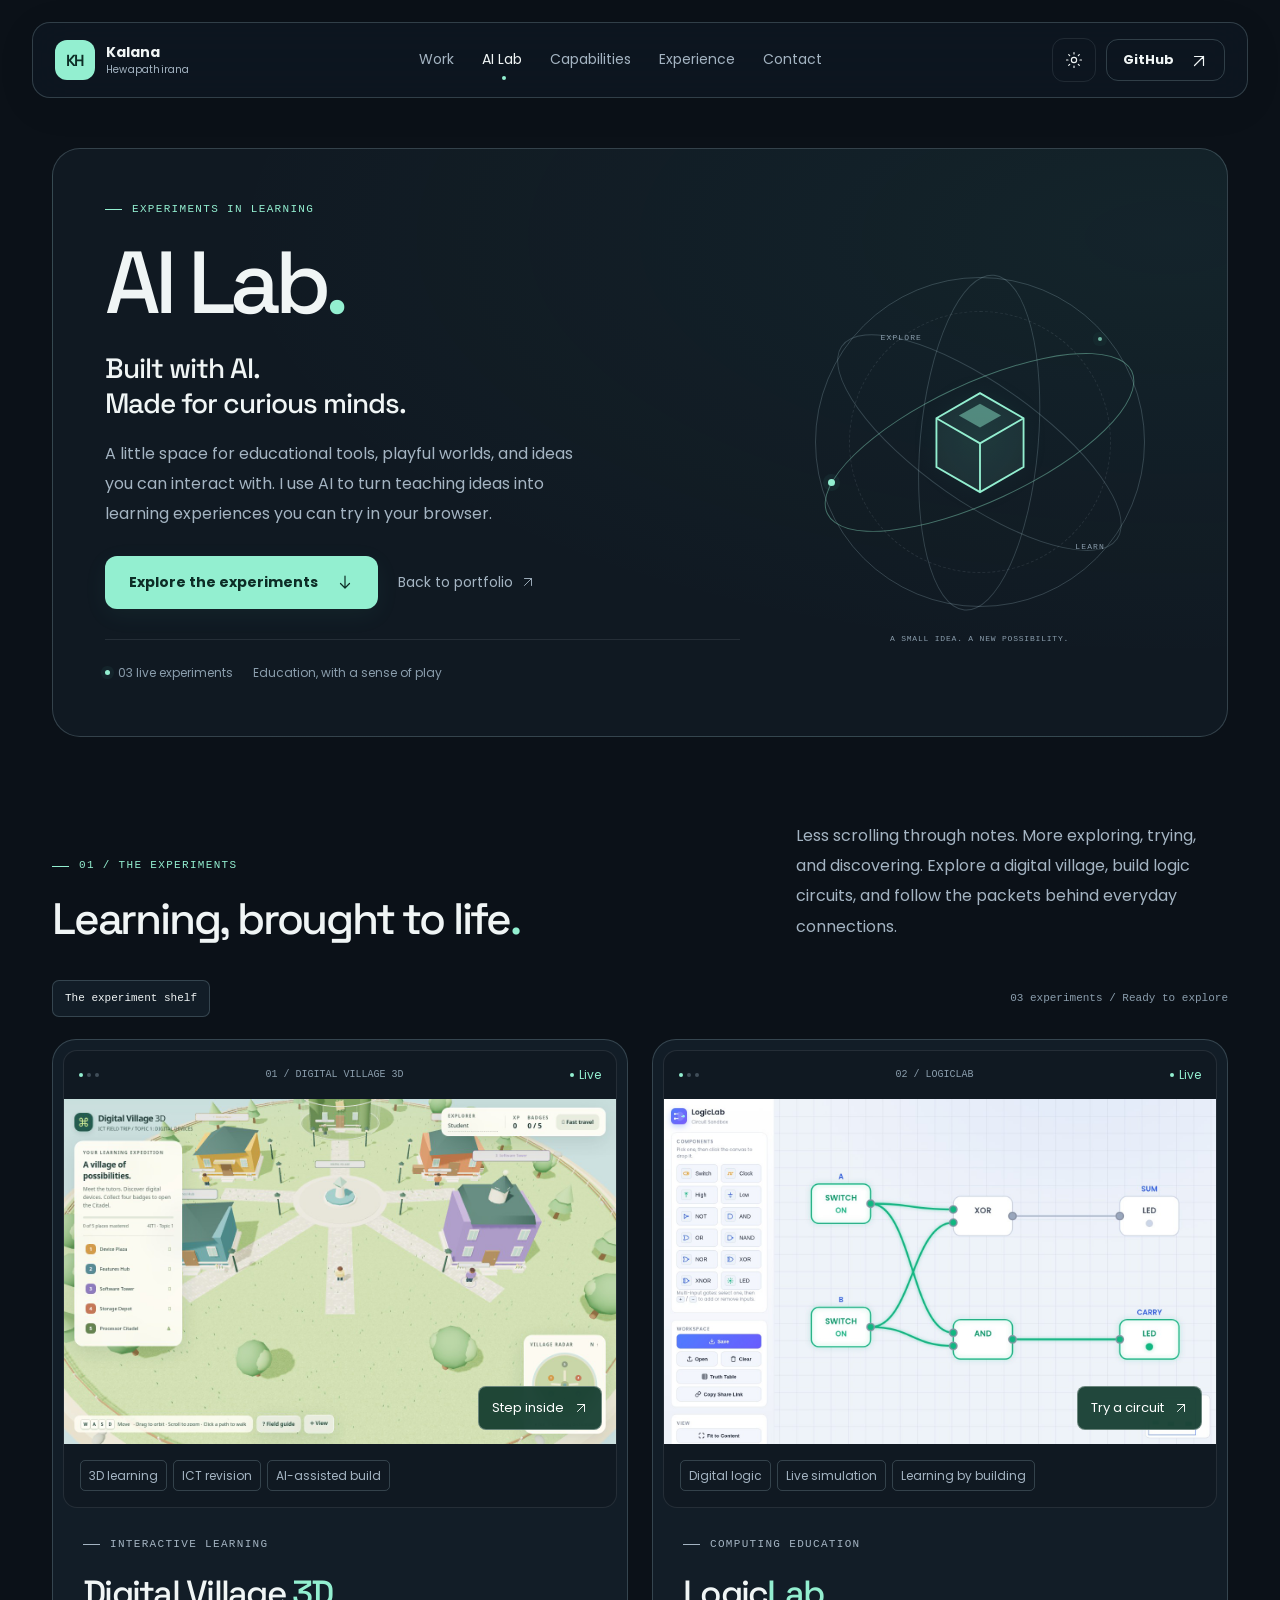
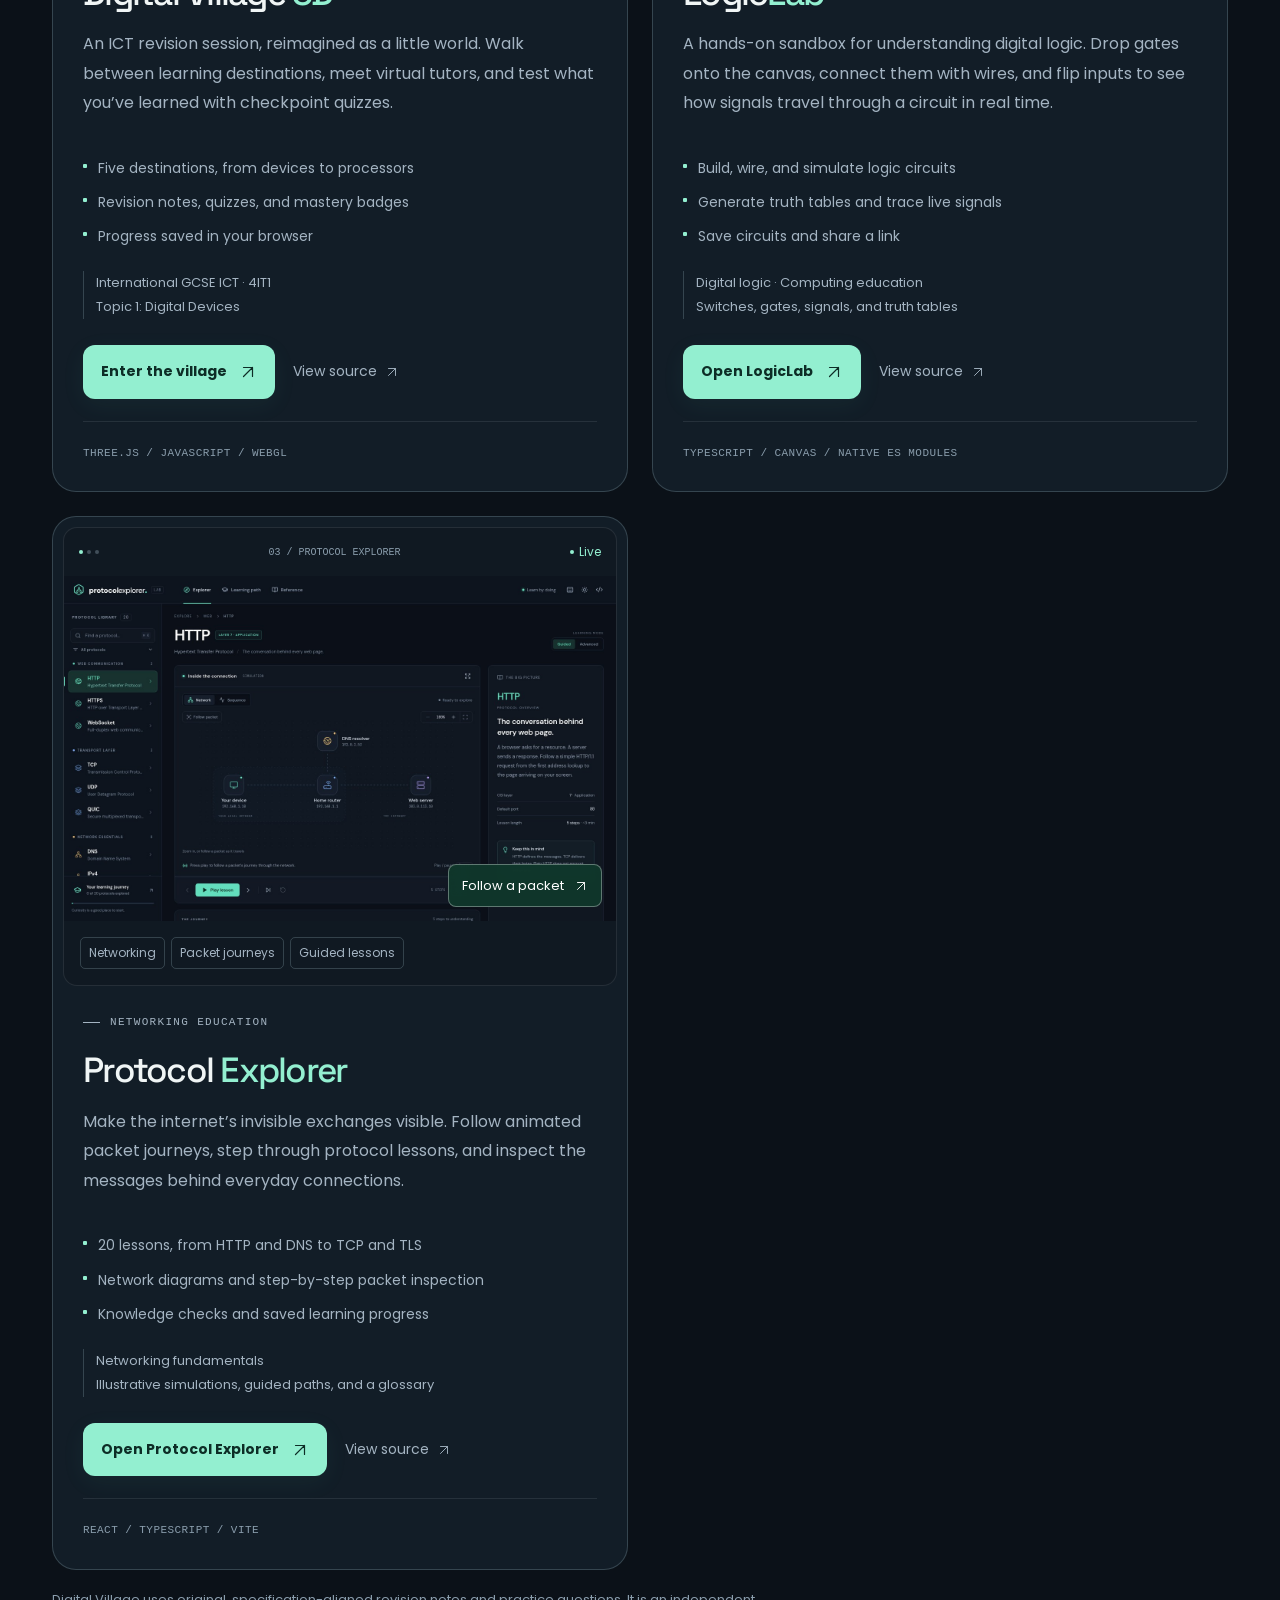
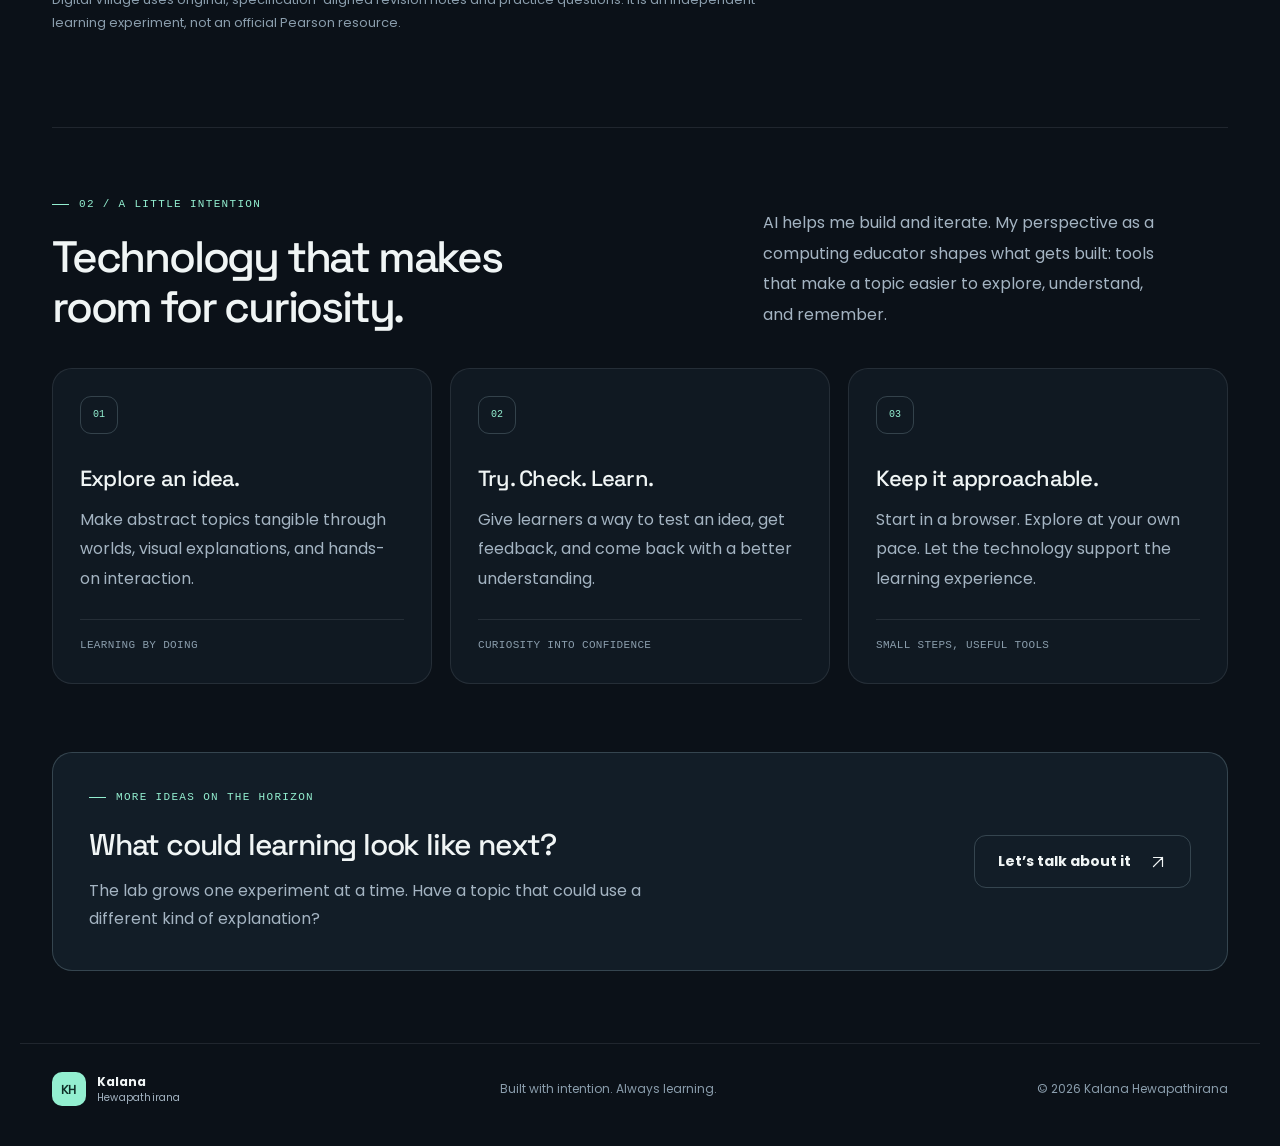
==== commit efe9784c: "Add Protocol Explorer and two-column AI Lab showcase" ====
--- a/lab/index.html
+++ b/lab/index.html
@@ -3,7 +3,7 @@
   <head>
     <meta charset="UTF-8" />
     <meta name="viewport" content="width=device-width, initial-scale=1.0" />
-    <meta name="description" content="AI-assisted educational experiments by Kalana Hewapathirana. Explore Digital Village 3D, LogicLab, and interactive tools for ICT and computing education." />
+    <meta name="description" content="AI-assisted educational experiments by Kalana Hewapathirana. Explore Digital Village 3D, LogicLab, Protocol Explorer, and interactive tools for ICT and computing education." />
     <meta name="theme-color" content="#0b1118" />
     <meta property="og:title" content="AI Lab - Kalana Hewapathirana" />
     <meta property="og:description" content="Built with AI. Made for curious minds. Educational tools, playful worlds, and ideas you can explore in your browser." />
@@ -22,7 +22,7 @@
       } catch (_) {}
     </script>
     <link rel="stylesheet" href="../styles.css?v=20261116-2" />
-    <link rel="stylesheet" href="lab.css?v=20261116-2" />
+    <link rel="stylesheet" href="lab.css?v=20261116-3" />
     <title>AI Lab - Kalana Hewapathirana</title>
   </head>
   <body>
@@ -86,7 +86,7 @@
             <a class="button button-primary" href="#experiments">Explore the experiments <svg class="arrow-icon" viewBox="0 0 24 24" fill="none" aria-hidden="true"><path d="M12 4v16m-6-6 6 6 6-6" /></svg></a>
             <a class="lab-back-link" href="../">Back to portfolio <svg class="arrow-icon" viewBox="0 0 24 24" fill="none" aria-hidden="true"><path d="M6 18 18 6M6 6h12v12" /></svg></a>
           </div>
-          <div class="lab-hero-meta"><span><i aria-hidden="true"></i> 02 live experiments</span><span>Education, with a sense of play</span></div>
+          <div class="lab-hero-meta"><span><i aria-hidden="true"></i> 03 live experiments</span><span>Education, with a sense of play</span></div>
         </div>
         <div class="lab-orbit" aria-hidden="true">
           <div class="lab-orbit-ring ring-one"></div>
@@ -109,64 +109,93 @@
             <p class="section-index"><span></span> 01 / The experiments</p>
             <h2 id="experiments-title">Learning, brought to life<span class="heading-dot">.</span></h2>
           </div>
-          <p>Less scrolling through notes. More exploring, trying, and discovering. Explore ICT through a digital village, or build and test circuits in LogicLab.</p>
-        </div>
-        <div class="lab-shelf-meta"><span class="lab-shelf-label">The experiment shelf</span><span>02 experiments / Ready to explore</span></div>
-
-        <article class="lab-experiment" aria-labelledby="village-title">
-          <div class="lab-experiment-visual">
-            <div class="lab-window-bar"><span><i></i><i></i><i></i></span><span>01 / DIGITAL VILLAGE 3D</span><span class="lab-live-badge">Live</span></div>
-            <a class="lab-preview-link" href="https://digital-village-3d.vercel.app/" target="_blank" rel="noreferrer" aria-label="Explore Digital Village 3D (opens in a new tab)">
-              <img src="../assets/lab/digital-village-3d.jpg" width="1280" height="800" alt="A 3D village with colourful ICT learning destinations, virtual tutors, and a progress panel." fetchpriority="high" />
-              <span class="lab-preview-action">Step inside <svg class="arrow-icon" viewBox="0 0 24 24" fill="none" aria-hidden="true"><path d="M6 18 18 6M6 6h12v12" /></svg></span>
-            </a>
-            <div class="lab-experiment-tags"><span>3D learning</span><span>ICT revision</span><span>AI-assisted build</span></div>
-          </div>
-          <div class="lab-experiment-copy">
-            <p class="section-index"><span></span> Interactive learning</p>
-            <h3 id="village-title">Digital Village <span>3D</span></h3>
-            <p>An ICT revision session, reimagined as a little world. Walk between learning destinations, meet virtual tutors, and test what you’ve learned with checkpoint quizzes.</p>
-            <ul class="lab-feature-list">
-              <li>Five destinations, from devices to processors</li>
-              <li>Revision notes, quizzes, and mastery badges</li>
-              <li>Progress saved in your browser</li>
-            </ul>
-            <p class="lab-curriculum">International GCSE ICT · 4IT1<br />Topic 1: Digital Devices</p>
-            <div class="lab-experiment-actions">
-              <a class="button button-primary" href="https://digital-village-3d.vercel.app/" target="_blank" rel="noreferrer">Enter the village <svg class="arrow-icon" viewBox="0 0 24 24" fill="none" aria-hidden="true"><path d="M6 18 18 6M6 6h12v12" /></svg></a>
-              <a class="lab-back-link" href="https://github.com/kaan84k/Digital-Village-3D" target="_blank" rel="noreferrer">View source <svg class="arrow-icon" viewBox="0 0 24 24" fill="none" aria-hidden="true"><path d="M6 18 18 6M6 6h12v12" /></svg></a>
-            </div>
-            <p class="lab-stack">THREE.JS / JAVASCRIPT / WEBGL</p>
-          </div>
-        </article>
+          <p>Less scrolling through notes. More exploring, trying, and discovering. Explore a digital village, build logic circuits, and follow the packets behind everyday connections.</p>
+        </div>
+        <div class="lab-shelf-meta"><span class="lab-shelf-label">The experiment shelf</span><span>03 experiments / Ready to explore</span></div>
+
+        <div class="lab-project-grid">
+          <article class="lab-experiment" aria-labelledby="village-title">
+            <div class="lab-experiment-visual">
+              <div class="lab-window-bar"><span><i></i><i></i><i></i></span><span>01 / DIGITAL VILLAGE 3D</span><span class="lab-live-badge">Live</span></div>
+              <a class="lab-preview-link" href="https://digital-village-3d.vercel.app/" target="_blank" rel="noreferrer" aria-label="Explore Digital Village 3D (opens in a new tab)">
+                <img src="../assets/lab/digital-village-3d.jpg" width="1280" height="800" alt="A 3D village with colourful ICT learning destinations, virtual tutors, and a progress panel." fetchpriority="high" />
+                <span class="lab-preview-action">Step inside <svg class="arrow-icon" viewBox="0 0 24 24" fill="none" aria-hidden="true"><path d="M6 18 18 6M6 6h12v12" /></svg></span>
+              </a>
+              <div class="lab-experiment-tags"><span>3D learning</span><span>ICT revision</span><span>AI-assisted build</span></div>
+            </div>
+            <div class="lab-experiment-copy">
+              <p class="section-index"><span></span> Interactive learning</p>
+              <h3 id="village-title">Digital Village <span>3D</span></h3>
+              <p>An ICT revision session, reimagined as a little world. Walk between learning destinations, meet virtual tutors, and test what you’ve learned with checkpoint quizzes.</p>
+              <ul class="lab-feature-list">
+                <li>Five destinations, from devices to processors</li>
+                <li>Revision notes, quizzes, and mastery badges</li>
+                <li>Progress saved in your browser</li>
+              </ul>
+              <p class="lab-curriculum">International GCSE ICT · 4IT1<br />Topic 1: Digital Devices</p>
+              <div class="lab-experiment-actions">
+                <a class="button button-primary" href="https://digital-village-3d.vercel.app/" target="_blank" rel="noreferrer">Enter the village <svg class="arrow-icon" viewBox="0 0 24 24" fill="none" aria-hidden="true"><path d="M6 18 18 6M6 6h12v12" /></svg></a>
+                <a class="lab-back-link" href="https://github.com/kaan84k/Digital-Village-3D" target="_blank" rel="noreferrer">View source <svg class="arrow-icon" viewBox="0 0 24 24" fill="none" aria-hidden="true"><path d="M6 18 18 6M6 6h12v12" /></svg></a>
+              </div>
+              <p class="lab-stack">THREE.JS / JAVASCRIPT / WEBGL</p>
+            </div>
+          </article>
+
+          <article class="lab-experiment" aria-labelledby="logiclab-title">
+            <div class="lab-experiment-visual">
+              <div class="lab-window-bar"><span><i></i><i></i><i></i></span><span>02 / LOGICLAB</span><span class="lab-live-badge">Live</span></div>
+              <a class="lab-preview-link" href="https://logic-lab-sigma.vercel.app/" target="_blank" rel="noreferrer" aria-label="Explore LogicLab (opens in a new tab)">
+                <img src="../assets/lab/logiclab.jpg" width="1440" height="900" alt="LogicLab showing input switches wired to XOR and AND gates, with sum and carry output LEDs." loading="lazy" />
+                <span class="lab-preview-action">Try a circuit <svg class="arrow-icon" viewBox="0 0 24 24" fill="none" aria-hidden="true"><path d="M6 18 18 6M6 6h12v12" /></svg></span>
+              </a>
+              <div class="lab-experiment-tags"><span>Digital logic</span><span>Live simulation</span><span>Learning by building</span></div>
+            </div>
+            <div class="lab-experiment-copy">
+              <p class="section-index"><span></span> Computing education</p>
+              <h3 id="logiclab-title">Logic<span>Lab</span></h3>
+              <p>A hands-on sandbox for understanding digital logic. Drop gates onto the canvas, connect them with wires, and flip inputs to see how signals travel through a circuit in real time.</p>
+              <ul class="lab-feature-list">
+                <li>Build, wire, and simulate logic circuits</li>
+                <li>Generate truth tables and trace live signals</li>
+                <li>Save circuits and share a link</li>
+              </ul>
+              <p class="lab-curriculum">Digital logic · Computing education<br />Switches, gates, signals, and truth tables</p>
+              <div class="lab-experiment-actions">
+                <a class="button button-primary" href="https://logic-lab-sigma.vercel.app/" target="_blank" rel="noreferrer">Open LogicLab <svg class="arrow-icon" viewBox="0 0 24 24" fill="none" aria-hidden="true"><path d="M6 18 18 6M6 6h12v12" /></svg></a>
+                <a class="lab-back-link" href="https://github.com/kaan84k/LogicLab" target="_blank" rel="noreferrer" aria-label="View LogicLab source">View source <svg class="arrow-icon" viewBox="0 0 24 24" fill="none" aria-hidden="true"><path d="M6 18 18 6M6 6h12v12" /></svg></a>
+              </div>
+              <p class="lab-stack">TYPESCRIPT / CANVAS / NATIVE ES MODULES</p>
+            </div>
+          </article>
+
+          <article class="lab-experiment" aria-labelledby="protocol-title">
+            <div class="lab-experiment-visual">
+              <div class="lab-window-bar"><span><i></i><i></i><i></i></span><span>03 / PROTOCOL EXPLORER</span><span class="lab-live-badge">Live</span></div>
+              <a class="lab-preview-link" href="https://protocol-explorer-rust.vercel.app/" target="_blank" rel="noreferrer" aria-label="Explore Protocol Explorer (opens in a new tab)">
+                <img src="../assets/lab/protocol-explorer.jpg" width="1440" height="900" alt="Protocol Explorer showing an HTTP network diagram, a categorized protocol library, and guided lesson explanations." loading="lazy" />
+                <span class="lab-preview-action">Follow a packet <svg class="arrow-icon" viewBox="0 0 24 24" fill="none" aria-hidden="true"><path d="M6 18 18 6M6 6h12v12" /></svg></span>
+              </a>
+              <div class="lab-experiment-tags"><span>Networking</span><span>Packet journeys</span><span>Guided lessons</span></div>
+            </div>
+            <div class="lab-experiment-copy">
+              <p class="section-index"><span></span> Networking education</p>
+              <h3 id="protocol-title">Protocol <span>Explorer</span></h3>
+              <p>Make the internet’s invisible exchanges visible. Follow animated packet journeys, step through protocol lessons, and inspect the messages behind everyday connections.</p>
+              <ul class="lab-feature-list">
+                <li>20 lessons, from HTTP and DNS to TCP and TLS</li>
+                <li>Network diagrams and step-by-step packet inspection</li>
+                <li>Knowledge checks and saved learning progress</li>
+              </ul>
+              <p class="lab-curriculum">Networking fundamentals<br />Illustrative simulations, guided paths, and a glossary</p>
+              <div class="lab-experiment-actions">
+                <a class="button button-primary" href="https://protocol-explorer-rust.vercel.app/" target="_blank" rel="noreferrer">Open Protocol Explorer <svg class="arrow-icon" viewBox="0 0 24 24" fill="none" aria-hidden="true"><path d="M6 18 18 6M6 6h12v12" /></svg></a>
+                <a class="lab-back-link" href="https://github.com/kaan84k/Protocol-Explorer" target="_blank" rel="noreferrer" aria-label="View Protocol Explorer source">View source <svg class="arrow-icon" viewBox="0 0 24 24" fill="none" aria-hidden="true"><path d="M6 18 18 6M6 6h12v12" /></svg></a>
+              </div>
+              <p class="lab-stack">REACT / TYPESCRIPT / VITE</p>
+            </div>
+          </article>
+        </div>
         <p class="lab-content-note">Digital Village uses original, specification-aligned revision notes and practice questions. It is an independent learning experiment, not an official Pearson resource.</p>
-
-        <article class="lab-experiment" aria-labelledby="logiclab-title">
-          <div class="lab-experiment-visual">
-            <div class="lab-window-bar"><span><i></i><i></i><i></i></span><span>02 / LOGICLAB</span><span class="lab-live-badge">Live</span></div>
-            <a class="lab-preview-link" href="https://logic-lab-sigma.vercel.app/" target="_blank" rel="noreferrer" aria-label="Explore LogicLab (opens in a new tab)">
-              <img src="../assets/lab/logiclab.jpg" width="1440" height="900" alt="LogicLab showing input switches wired to XOR and AND gates, with sum and carry output LEDs." loading="lazy" />
-              <span class="lab-preview-action">Try a circuit <svg class="arrow-icon" viewBox="0 0 24 24" fill="none" aria-hidden="true"><path d="M6 18 18 6M6 6h12v12" /></svg></span>
-            </a>
-            <div class="lab-experiment-tags"><span>Digital logic</span><span>Live simulation</span><span>Learning by building</span></div>
-          </div>
-          <div class="lab-experiment-copy">
-            <p class="section-index"><span></span> Computing education</p>
-            <h3 id="logiclab-title">Logic<span>Lab</span></h3>
-            <p>A hands-on sandbox for understanding digital logic. Drop gates onto the canvas, connect them with wires, and flip inputs to see how signals travel through a circuit in real time.</p>
-            <ul class="lab-feature-list">
-              <li>Build, wire, and simulate logic circuits</li>
-              <li>Generate truth tables and trace live signals</li>
-              <li>Save circuits and share a link</li>
-            </ul>
-            <p class="lab-curriculum">Digital logic · Computing education<br />Switches, gates, signals, and truth tables</p>
-            <div class="lab-experiment-actions">
-              <a class="button button-primary" href="https://logic-lab-sigma.vercel.app/" target="_blank" rel="noreferrer">Open LogicLab <svg class="arrow-icon" viewBox="0 0 24 24" fill="none" aria-hidden="true"><path d="M6 18 18 6M6 6h12v12" /></svg></a>
-              <a class="lab-back-link" href="https://github.com/kaan84k/LogicLab" target="_blank" rel="noreferrer" aria-label="View LogicLab source">View source <svg class="arrow-icon" viewBox="0 0 24 24" fill="none" aria-hidden="true"><path d="M6 18 18 6M6 6h12v12" /></svg></a>
-            </div>
-            <p class="lab-stack">TYPESCRIPT / CANVAS / NATIVE ES MODULES</p>
-          </div>
-        </article>
       </section>
 
       <section class="lab-approach" aria-labelledby="lab-approach-title">
--- a/lab/lab.css
+++ b/lab/lab.css
@@ -45,8 +45,8 @@
 .lab-experiments h2, .lab-approach h2 { font-size: 44px; }
 .lab-shelf-meta { display: flex; align-items: center; justify-content: space-between; gap: 20px; margin-bottom: 22px; color: var(--faint); font: 11px/1.7 var(--mono); }
 .lab-shelf-label { padding: 8px 12px; background: var(--panel); border: 1px solid var(--line-strong); border-radius: 7px; color: var(--text); }
-.lab-experiment { display: grid; grid-template-columns: minmax(0, 1.25fr) minmax(0, 1fr); padding: 12px; border: 1px solid var(--line-strong); border-radius: 24px; background: var(--panel); }
-.lab-experiment ~ .lab-experiment { margin-top: 32px; }
+.lab-project-grid { display: grid; grid-template-columns: repeat(2, minmax(0, 1fr)); gap: 24px; }
+.lab-experiment { display: flex; flex-direction: column; min-width: 0; padding: 10px; border: 1px solid var(--line-strong); border-radius: 24px; background: var(--panel); }
 .lab-experiment-visual { min-width: 0; overflow: hidden; border: 1px solid var(--line); border-radius: 14px; background: var(--bg-soft); display: flex; flex-direction: column; }
 .lab-window-bar { display: flex; align-items: center; justify-content: space-between; gap: 10px; padding: 15px; color: var(--faint); font: 10px var(--mono); }
 .lab-window-bar > span:first-child { display: flex; gap: 4px; }
@@ -54,14 +54,14 @@
 .lab-window-bar i:first-child { background: var(--accent); opacity: 1; }
 .lab-live-badge { display: flex; align-items: center; gap: 5px; color: var(--accent); font: 12px var(--body); }
 .lab-live-badge::before { content: ""; width: 4px; height: 4px; background: currentColor; border-radius: 50%; }
-.lab-preview-link { display: block; position: relative; margin-block: auto; }
+.lab-preview-link { display: block; position: relative; }
 .lab-preview-link img { width: 100%; height: auto; aspect-ratio: 1.6; object-fit: cover; }
 .lab-preview-action { display: inline-flex; align-items: center; gap: 10px; position: absolute; bottom: 14px; right: 14px; padding: 9px 13px; border: 1px solid #ffffff55; border-radius: 8px; color: #fff; background: #10392ceb; backdrop-filter: blur(8px); font-size: 13px; transition: transform .2s; }
 .lab-preview-link:hover .lab-preview-action { transform: translateY(-3px); }
 .lab-preview-action .arrow-icon { width: 14px; height: 14px; }
 .lab-experiment-tags { display: flex; flex-wrap: wrap; gap: 6px; padding: 16px; }
 .lab-experiment-tags > span { padding: 4px 8px; border-radius: 5px; border: 1px solid var(--line-strong); color: var(--muted); font-size: 12px; }
-.lab-experiment-copy { padding: 25px 24px 18px 30px; min-width: 0; }
+.lab-experiment-copy { display: flex; flex-direction: column; flex: 1; padding: 26px 20px 18px; min-width: 0; }
 .lab-experiment-copy .section-index { font-size: 11px; margin-bottom: 18px; }
 .lab-experiment-copy h3 { margin-bottom: 16px; font-size: 35px; line-height: 1.15; letter-spacing: -.05em; }
 .lab-experiment-copy h3 > span { color: var(--accent); }
@@ -70,7 +70,7 @@
 .lab-feature-list li { position: relative; padding-left: 15px; }
 .lab-feature-list li::before { content: ""; position: absolute; top: 8px; left: 0; width: 4px; height: 4px; border-radius: 1px; background: var(--accent); }
 .lab-experiment-copy .lab-curriculum { padding-left: 12px; border-left: 1px solid var(--line-strong); font-size: 13px; margin-bottom: 26px; }
-.lab-experiment-actions { display: flex; align-items: center; flex-wrap: wrap; gap: 12px 18px; }
+.lab-experiment-actions { display: flex; align-items: center; flex-wrap: wrap; gap: 12px 18px; margin-top: auto; }
 .lab-experiment-actions .button { padding-inline: 17px; min-height: 48px; font-size: 14px; gap: 12px; }
 .lab-experiment-actions .lab-back-link { font-size: 14px; }
 .lab-experiment-copy .lab-stack { padding-top: 22px; margin: 22px 0 0; border-top: 1px solid var(--line); color: var(--faint); font: 11px/1.8 var(--mono); letter-spacing: .04em; }
@@ -90,7 +90,7 @@
   .lab-hero { padding: 40px; gap: 30px; }
   .lab-hero h1 { font-size: 80px; }
   .lab-hero-heading { font-size: 25px; }
-  .lab-experiment-copy { padding: 24px 18px 18px 24px; }
+  .lab-experiment-copy { padding: 24px 16px 18px; }
   .lab-experiment-copy h3 { font-size: 32px; }
 }
 @media (max-width: 980px) {
@@ -101,10 +101,9 @@
   .lab-hero-description { font-size: 16px; }
   .lab-experiments .section-heading { gap: 32px; }
   .lab-experiments h2, .lab-approach h2 { font-size: 36px; }
-  .lab-experiment { grid-template-columns: 1fr; }
-  .lab-experiment-copy { padding: 30px 20px 20px; }
+  .lab-experiment-copy { padding: 26px 14px 18px; }
   .lab-experiment-copy > p { max-width: 580px; }
-  .lab-experiment-copy h3 { font-size: 36px; }
+  .lab-experiment-copy h3 { font-size: 32px; }
   .lab-principles { gap: 12px; }
   .lab-principles article { padding: 22px; }
   .lab-principles h3 { font-size: 20px; }
@@ -130,6 +129,7 @@
   .lab-experiments h2, .lab-approach h2 { font-size: 34px; }
   .lab-shelf-meta { align-items: start; gap: 12px; font-size: 11px; }
   .lab-shelf-meta > span:last-child { max-width: 125px; text-align: right; padding-top: 7px; }
+  .lab-project-grid { grid-template-columns: 1fr; gap: 20px; }
   .lab-experiment { padding: 8px; border-radius: 20px; }
   .lab-window-bar { font-size: 10px; padding: 13px 10px; gap: 6px; }
   .lab-live-badge { font-size: 12px; }
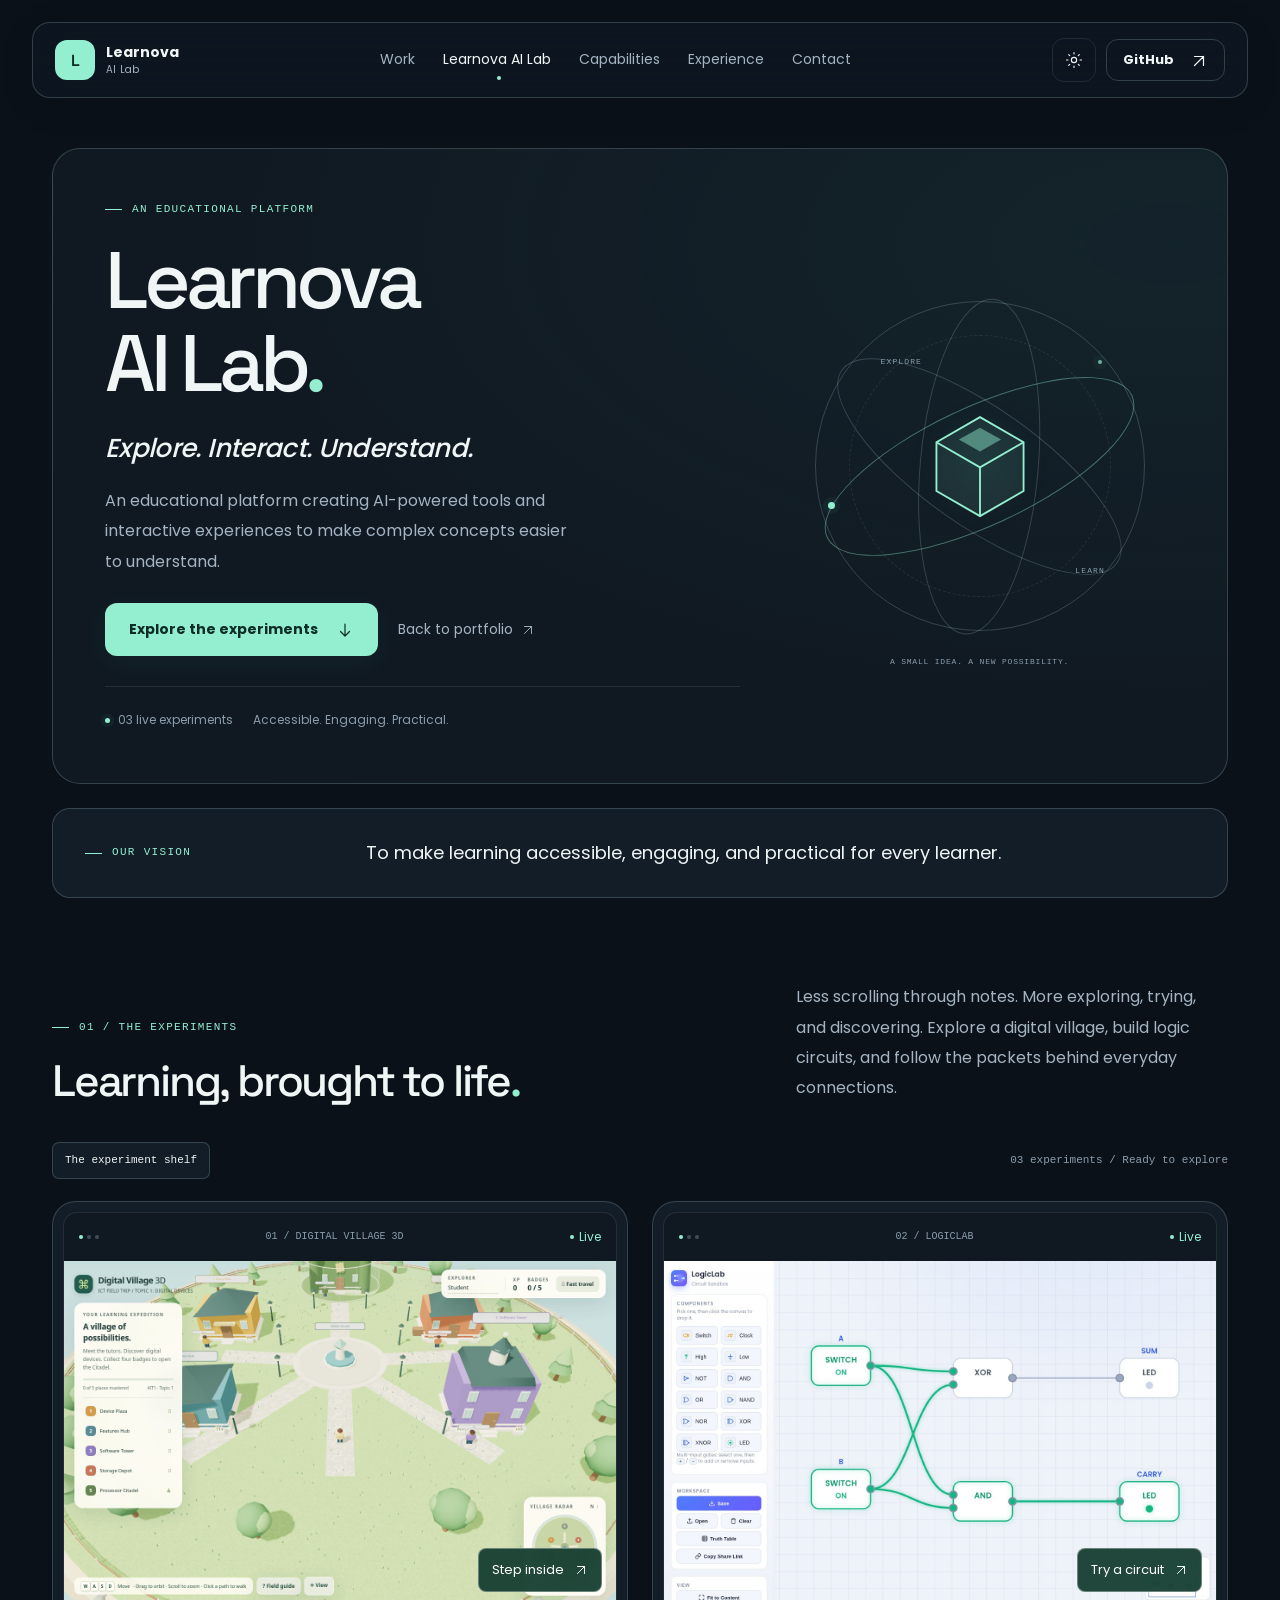
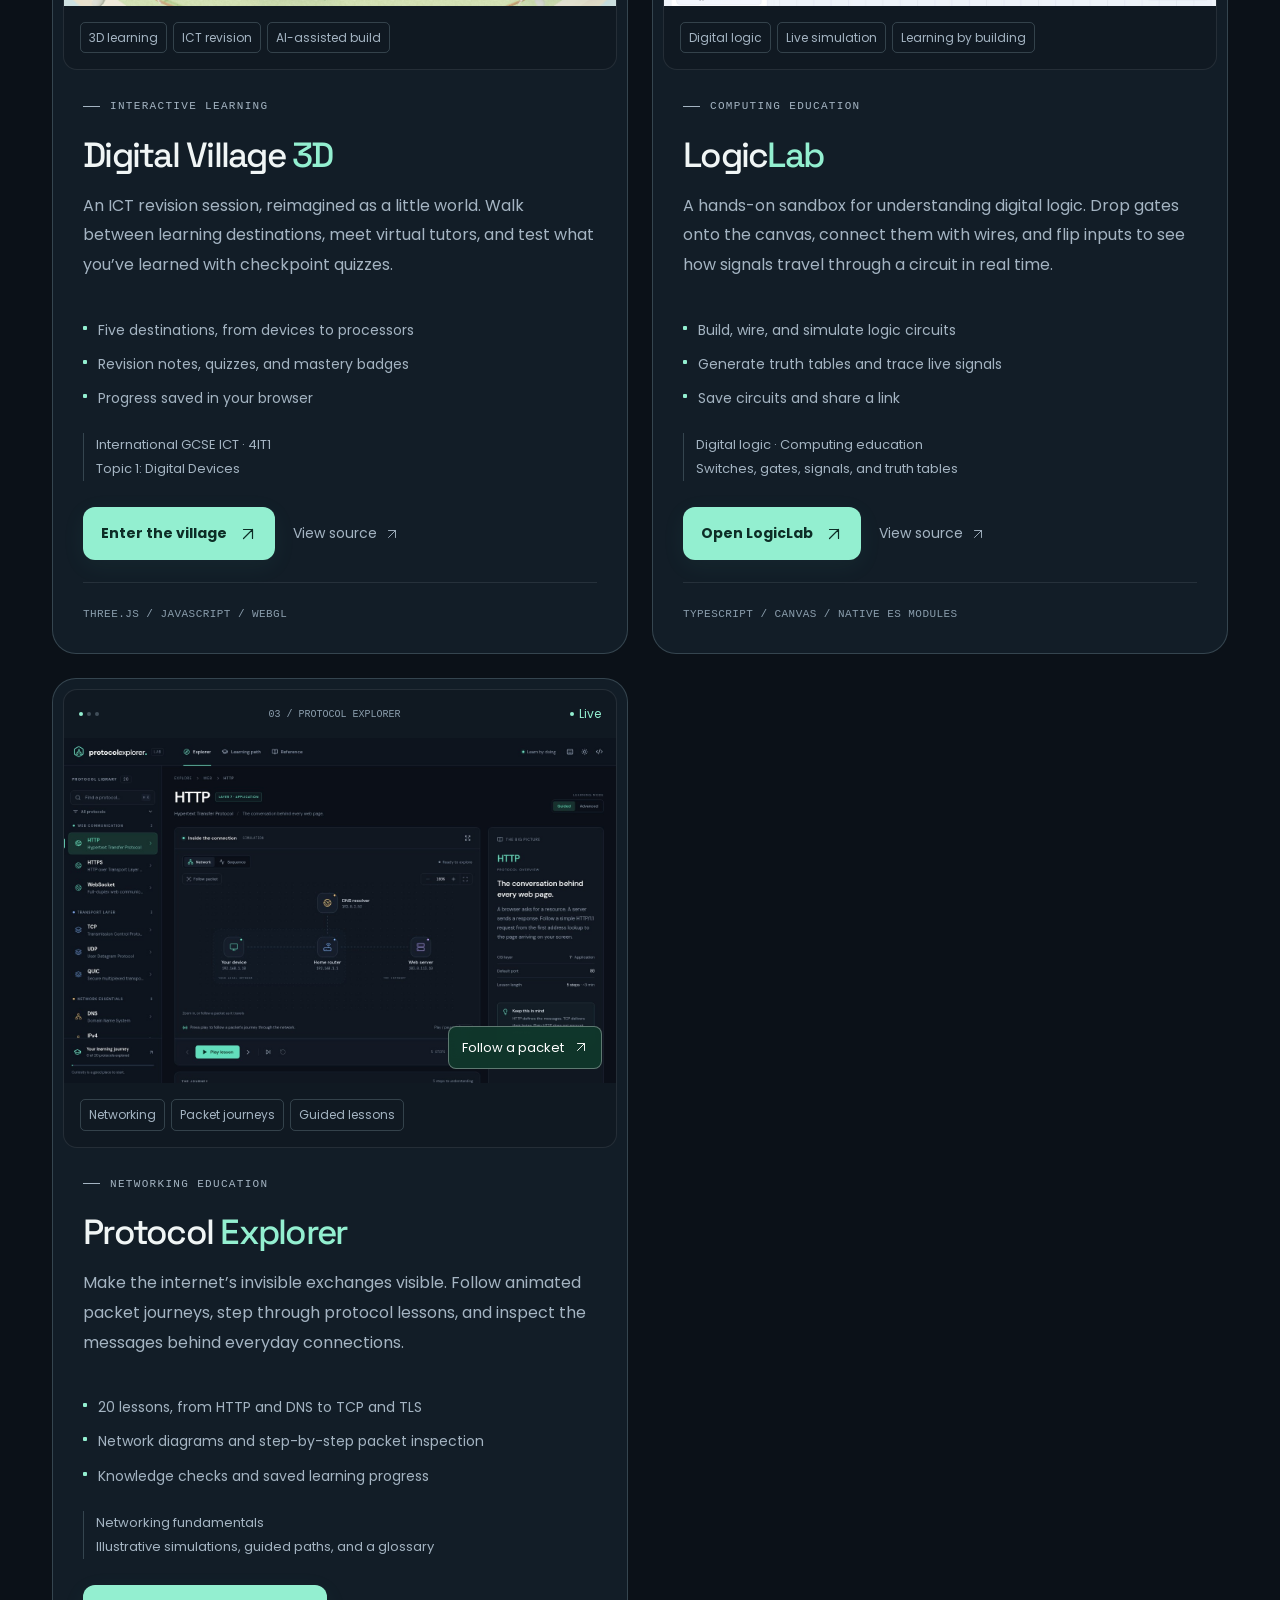
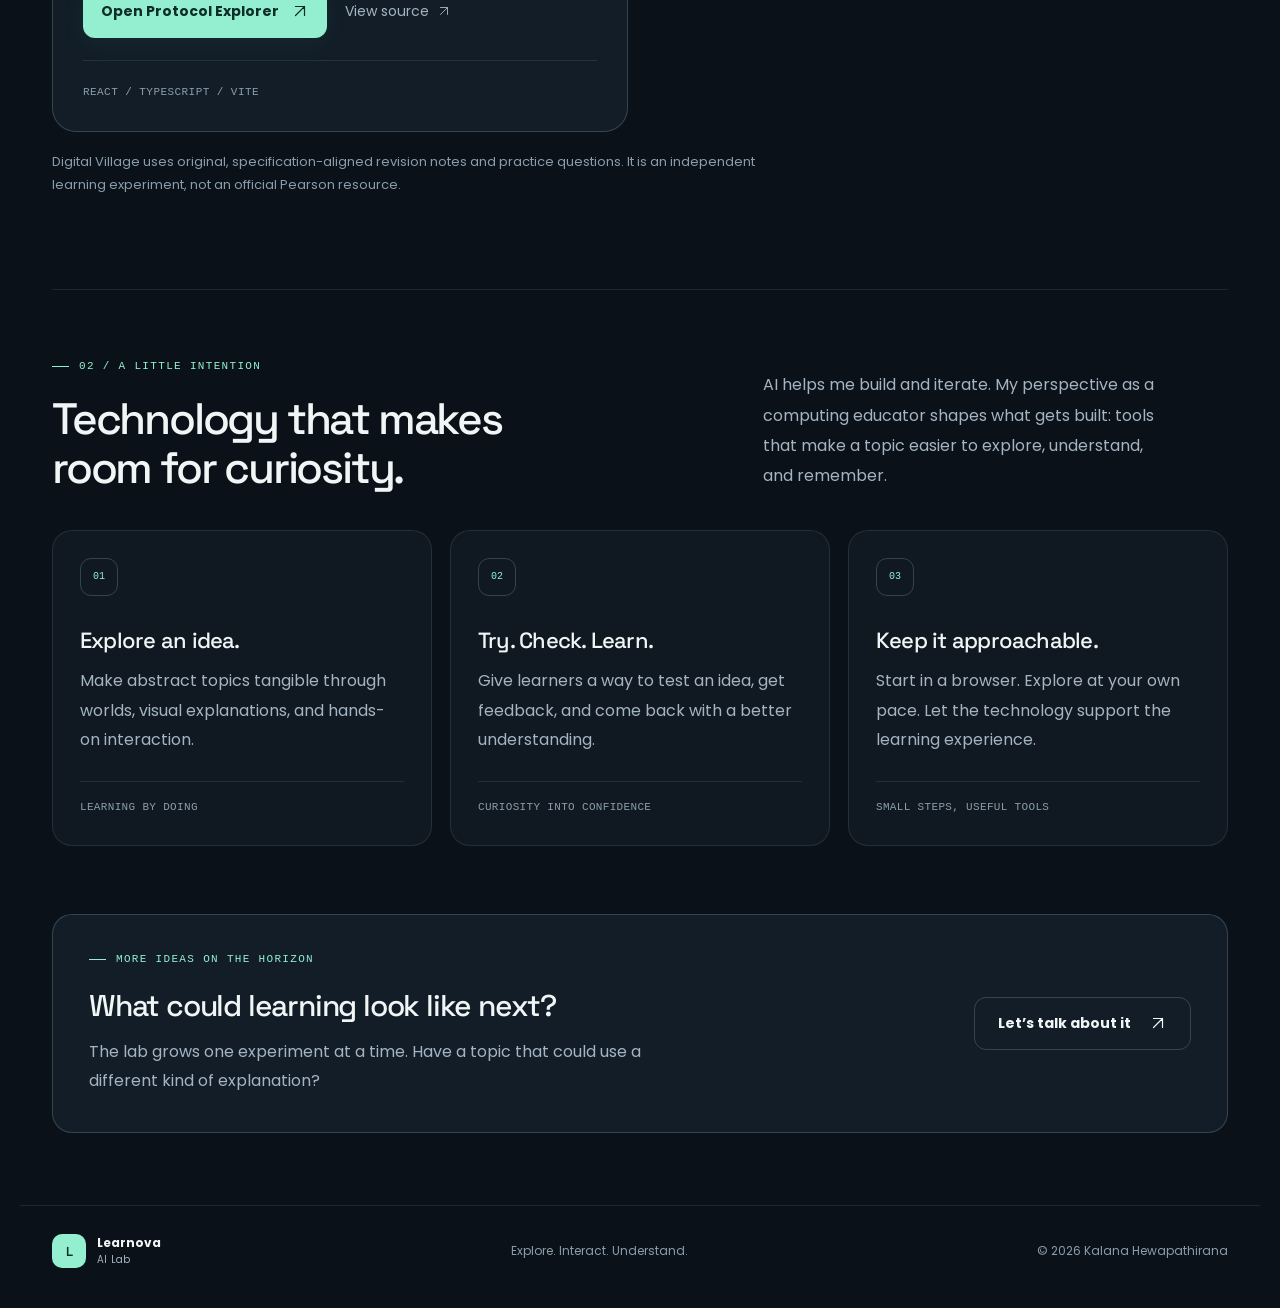
==== commit d7ee6ea5: "Rebrand educational platform as Learnova AI Lab" ====
--- a/lab/index.html
+++ b/lab/index.html
@@ -3,16 +3,16 @@
   <head>
     <meta charset="UTF-8" />
     <meta name="viewport" content="width=device-width, initial-scale=1.0" />
-    <meta name="description" content="AI-assisted educational experiments by Kalana Hewapathirana. Explore Digital Village 3D, LogicLab, Protocol Explorer, and interactive tools for ICT and computing education." />
+    <meta name="description" content="An educational platform creating AI-powered tools and interactive experiences to make complex concepts easier to understand." />
     <meta name="theme-color" content="#0b1118" />
-    <meta property="og:title" content="AI Lab - Kalana Hewapathirana" />
-    <meta property="og:description" content="Built with AI. Made for curious minds. Educational tools, playful worlds, and ideas you can explore in your browser." />
+    <meta property="og:title" content="Learnova AI Lab" />
+    <meta property="og:description" content="Explore. Interact. Understand. An educational platform creating AI-powered tools and interactive experiences to make complex concepts easier to understand." />
     <meta property="og:type" content="website" />
     <meta property="og:url" content="https://kaan84k.github.io/lab/" />
     <meta property="og:image" content="https://kaan84k.github.io/assets/lab/digital-village-3d.jpg" />
     <meta name="twitter:card" content="summary_large_image" />
     <link rel="canonical" href="https://kaan84k.github.io/lab/" />
-    <link rel="icon" href="../favicon.svg" type="image/svg+xml" />
+    <link rel="icon" href="favicon.svg" type="image/svg+xml" />
     <link rel="preload" href="../assets/fonts/space-grotesk-latin.woff2" as="font" type="font/woff2" crossorigin />
     <link rel="preload" href="../assets/fonts/poppins-latin-400-normal.woff2" as="font" type="font/woff2" crossorigin />
     <script>
@@ -21,21 +21,21 @@
         if (theme === 'light' || theme === 'dark') document.documentElement.dataset.theme = theme;
       } catch (_) {}
     </script>
-    <link rel="stylesheet" href="../styles.css?v=20261116-2" />
-    <link rel="stylesheet" href="lab.css?v=20261116-3" />
-    <title>AI Lab - Kalana Hewapathirana</title>
+    <link rel="stylesheet" href="../styles.css?v=20261117" />
+    <link rel="stylesheet" href="lab.css?v=20261117" />
+    <title>Learnova AI Lab - Explore. Interact. Understand.</title>
   </head>
   <body>
     <a class="skip-link" href="#main">Skip to content</a>
     <header class="site-header" data-header>
-      <a class="brand" href="../#top" aria-label="Kalana Hewapathirana - Home">
-        <span class="brand-mark">KH</span>
-        <span class="brand-text">Kalana<small>Hewapathirana</small></span>
+      <a class="brand" href="./" aria-label="Learnova AI Lab - Home">
+        <span class="brand-mark" aria-hidden="true">L</span>
+        <span class="brand-text">Learnova<small>AI Lab</small></span>
       </a>
 
       <nav id="main-navigation" class="nav" aria-label="Main navigation" data-nav>
         <a href="../#work">Work</a>
-        <a href="./" aria-current="page">AI Lab</a>
+        <a href="./" aria-current="page">Learnova AI Lab</a>
         <a href="../#capabilities">Capabilities</a>
         <a href="../#experience">Experience</a>
         <a href="../#contact">Contact</a>
@@ -78,15 +78,15 @@
     <main id="main" class="lab-main">
       <section class="lab-hero" aria-labelledby="lab-title">
         <div class="lab-hero-copy">
-          <p class="section-index"><span></span> Experiments in learning</p>
-          <h1 id="lab-title">AI Lab<span class="heading-dot">.</span></h1>
-          <p class="lab-hero-heading">Built with AI.<br />Made for curious minds.</p>
-          <p class="lab-hero-description">A little space for educational tools, playful worlds, and ideas you can interact with. I use AI to turn teaching ideas into learning experiences you can try in your browser.</p>
+          <p class="section-index"><span></span> An educational platform</p>
+          <h1 id="lab-title">Learnova <span class="lab-title-line">AI Lab<span class="heading-dot" aria-hidden="true">.</span></span></h1>
+          <p class="lab-hero-heading">Explore. Interact. Understand.</p>
+          <p class="lab-hero-description">An educational platform creating AI-powered tools and interactive experiences to make complex concepts easier to understand.</p>
           <div class="hero-actions">
             <a class="button button-primary" href="#experiments">Explore the experiments <svg class="arrow-icon" viewBox="0 0 24 24" fill="none" aria-hidden="true"><path d="M12 4v16m-6-6 6 6 6-6" /></svg></a>
             <a class="lab-back-link" href="../">Back to portfolio <svg class="arrow-icon" viewBox="0 0 24 24" fill="none" aria-hidden="true"><path d="M6 18 18 6M6 6h12v12" /></svg></a>
           </div>
-          <div class="lab-hero-meta"><span><i aria-hidden="true"></i> 03 live experiments</span><span>Education, with a sense of play</span></div>
+          <div class="lab-hero-meta"><span><i aria-hidden="true"></i> 03 live experiments</span><span>Accessible. Engaging. Practical.</span></div>
         </div>
         <div class="lab-orbit" aria-hidden="true">
           <div class="lab-orbit-ring ring-one"></div>
@@ -102,6 +102,11 @@
           <p class="lab-orbit-caption">A SMALL IDEA. A NEW POSSIBILITY.</p>
         </div>
       </section>
+
+      <aside class="lab-vision" aria-labelledby="lab-vision-title">
+        <h2 class="section-index" id="lab-vision-title"><span></span> Our vision</h2>
+        <p>To make learning accessible, engaging, and practical for every learner.</p>
+      </aside>
 
       <section class="lab-experiments" id="experiments" aria-labelledby="experiments-title">
         <div class="section-heading">
@@ -220,10 +225,10 @@
     </main>
     <footer class="footer">
       <div class="brand footer-brand">
-        <span class="brand-mark">KH</span
-        ><span class="brand-text">Kalana<small>Hewapathirana</small></span>
+        <span class="brand-mark" aria-hidden="true">L</span
+        ><span class="brand-text">Learnova<small>AI Lab</small></span>
       </div>
-      <p>Built with intention. Always learning.</p>
+      <p>Explore. Interact. Understand.</p>
       <p>© <span data-year></span> Kalana Hewapathirana</p>
     </footer>
 
--- a/styles.css
+++ b/styles.css
@@ -950,6 +950,7 @@
 .lab-teaser { display: flex; align-items: center; justify-content: space-between; gap: 40px; width: min(calc(100% - 64px), 1176px); margin: 0 auto 80px; padding: 36px 40px; border: 1px solid var(--line-strong); border-radius: 22px; background: radial-gradient(ellipse at 100% 0%, var(--glow), transparent 70%), var(--panel); }
 .lab-teaser .section-index { margin-bottom: 14px; }
 .lab-teaser h2 { margin-bottom: 14px; font-size: 32px; line-height: 1.2; letter-spacing: -.04em; }
+.lab-teaser-tagline { margin-bottom: 16px; color: var(--accent); font-size: 18px; font-style: italic; }
 .lab-teaser p:last-child { max-width: 570px; color: var(--muted); font-size: 16px; margin-bottom: 0; }
 .lab-teaser .button { flex-shrink: 0; }
 @media (max-width: 700px) {
--- a/lab/lab.css
+++ b/lab/lab.css
@@ -14,8 +14,9 @@
   background: radial-gradient(ellipse at 95% 15%, var(--glow), transparent 60%), var(--bg-soft);
 }
 .lab-hero-copy { min-width: 0; }
-.lab-hero h1 { font-size: 88px; line-height: 1; letter-spacing: -.065em; margin-bottom: 24px; }
-.lab-hero-heading { font: 500 28px/1.25 var(--heading); letter-spacing: -.035em; margin-bottom: 18px; }
+.lab-hero h1 { font-size: 80px; line-height: 1.04; letter-spacing: -.065em; margin-bottom: 24px; }
+.lab-title-line { display: block; }
+.lab-hero-heading { font: italic 500 26px/1.5 var(--body); letter-spacing: -.025em; margin-bottom: 18px; }
 .lab-hero-description { max-width: 480px; font-size: 16px; line-height: 1.9; color: var(--muted); margin-bottom: 26px; }
 .lab-back-link { display: inline-flex; align-items: center; gap: 8px; min-height: 44px; font-size: 14px; color: var(--muted); transition: color .2s; }
 .lab-back-link:hover { color: var(--accent); }
@@ -40,6 +41,9 @@
 .satellite-one { left: 4%; top: 61%; }
 .satellite-two { right: 13%; top: 18%; width: 4px; height: 4px; opacity: .7; }
 .lab-orbit-caption { position: absolute; top: 108%; width: 100%; margin: 0; text-align: center; color: var(--faint); font: 8px var(--mono); letter-spacing: .1em; }
+.lab-vision { display: grid; grid-template-columns: .3fr 1fr; align-items: center; gap: 32px; margin-top: 24px; padding: 28px 32px; border: 1px solid var(--line-strong); border-radius: 18px; background: var(--panel); }
+.lab-vision .section-index { margin: 0; }
+.lab-vision > p { margin: 0; color: var(--text); font-size: 18px; line-height: 1.8; }
 .lab-experiments { margin-top: 84px; }
 .lab-experiments .section-heading { grid-template-columns: 1.1fr .7fr; }
 .lab-experiments h2, .lab-approach h2 { font-size: 44px; }
@@ -88,15 +92,15 @@
 .lab-next .button { flex-shrink: 0; }
 @media (max-width: 1100px) {
   .lab-hero { padding: 40px; gap: 30px; }
-  .lab-hero h1 { font-size: 80px; }
-  .lab-hero-heading { font-size: 25px; }
+  .lab-hero h1 { font-size: 72px; }
+  .lab-hero-heading { font-size: 23px; }
   .lab-experiment-copy { padding: 24px 16px 18px; }
   .lab-experiment-copy h3 { font-size: 32px; }
 }
 @media (max-width: 980px) {
   .lab-main { margin-top: 126px; }
   .lab-hero { padding: 32px; grid-template-columns: minmax(0, 1.3fr) minmax(0, .8fr); gap: 24px; }
-  .lab-hero h1 { font-size: 72px; }
+  .lab-hero h1 { font-size: clamp(48px, 7vw, 68px); }
   .lab-orbit-caption { font-size: 7px; }
   .lab-hero-description { font-size: 16px; }
   .lab-experiments .section-heading { gap: 32px; }
@@ -114,8 +118,8 @@
 @media (max-width: 700px) {
   .lab-main { width: calc(100% - 32px); margin-top: 112px; margin-bottom: 48px; }
   .lab-hero { grid-template-columns: 1fr; gap: 32px; padding: 28px 24px 38px; border-radius: 22px; }
-  .lab-hero h1 { font-size: 68px; margin-bottom: 20px; }
-  .lab-hero-heading { font-size: 25px; }
+  .lab-hero h1 { font-size: clamp(44px, 14vw, 64px); margin-bottom: 20px; }
+  .lab-hero-heading { font-size: 22px; }
   .lab-hero-description { font-size: 16px; }
   .lab-hero .hero-actions { gap: 8px 18px; }
   .lab-hero .button { padding-inline: 17px; font-size: 14px; gap: 12px; }
@@ -124,6 +128,8 @@
   .lab-orbit-label { font-size: 7px; }
   .lab-orbit-caption { font-size: 6px; }
   .lab-orbit::after { inset: 24px; }
+  .lab-vision { grid-template-columns: 1fr; gap: 12px; padding: 24px; }
+  .lab-vision > p { font-size: 16px; }
   .lab-experiments { margin-top: 56px; }
   .lab-experiments .section-heading { grid-template-columns: 1fr; gap: 18px; }
   .lab-experiments h2, .lab-approach h2 { font-size: 34px; }
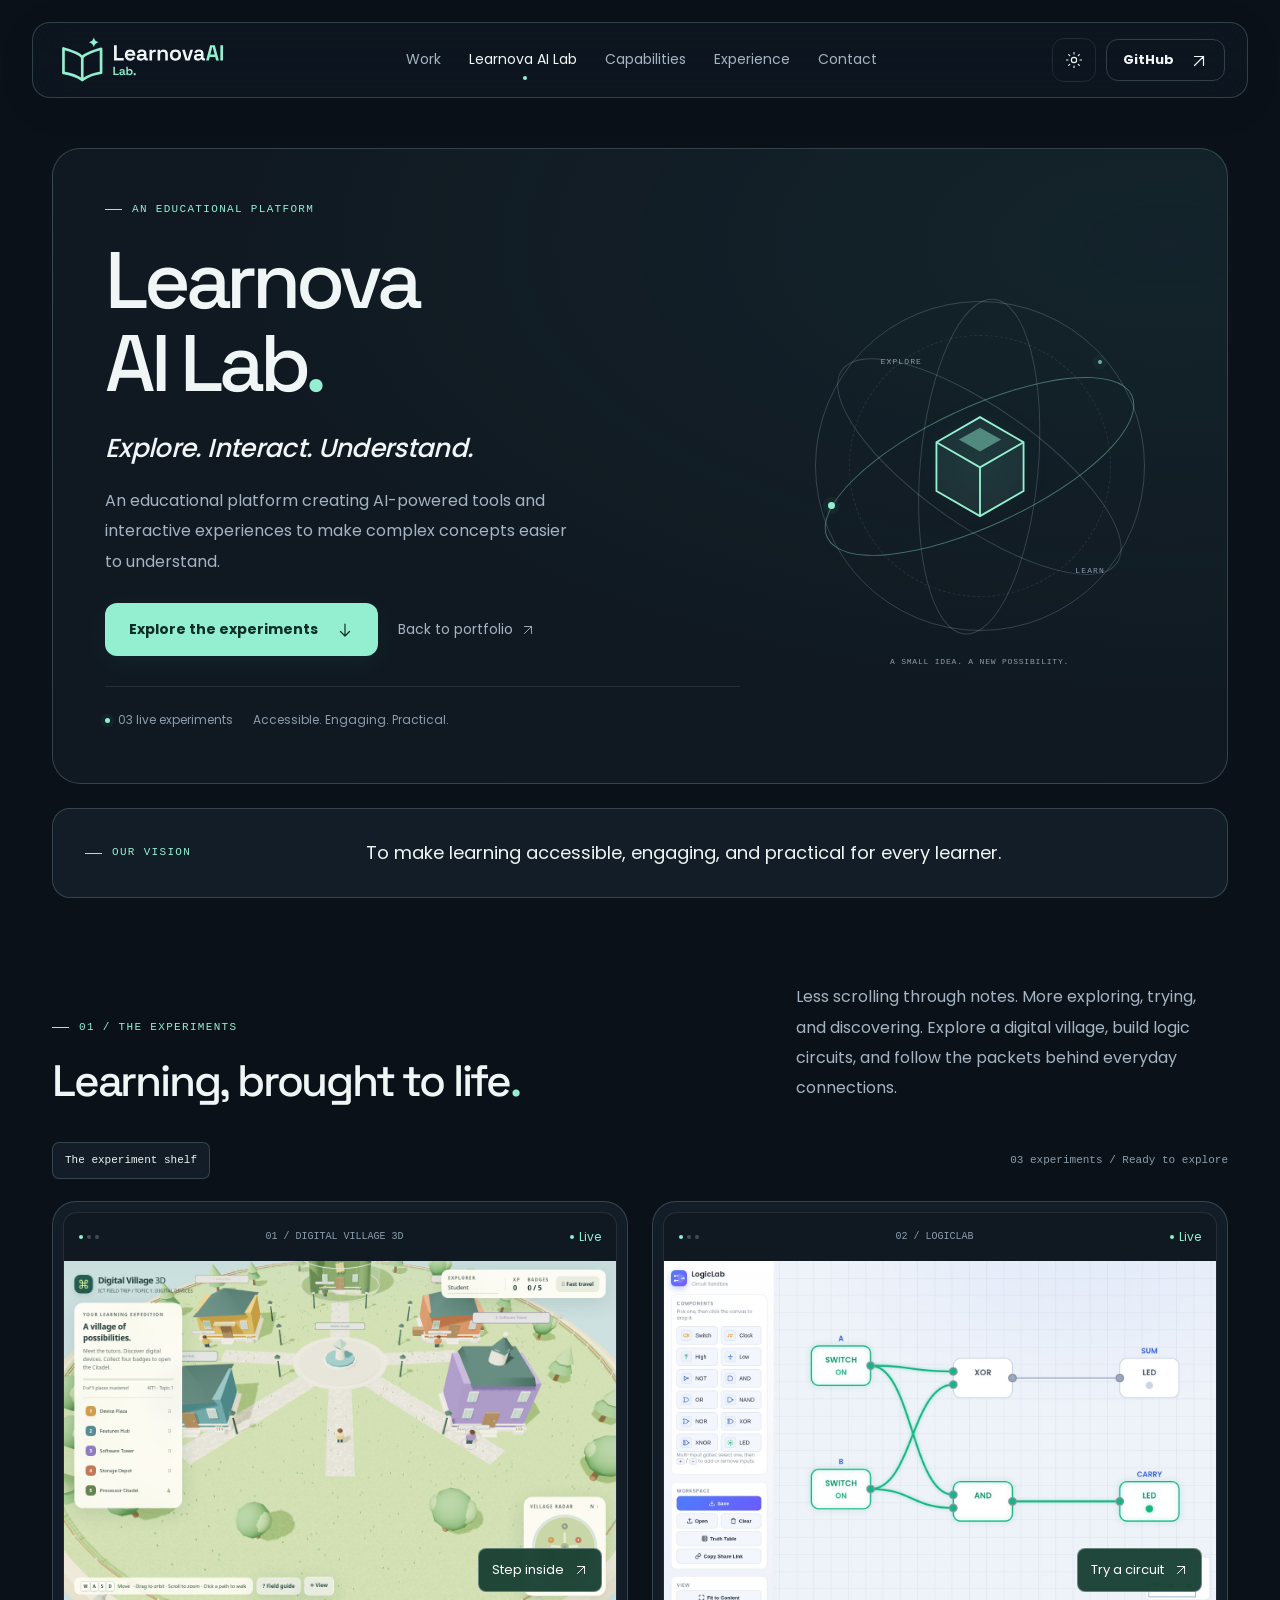
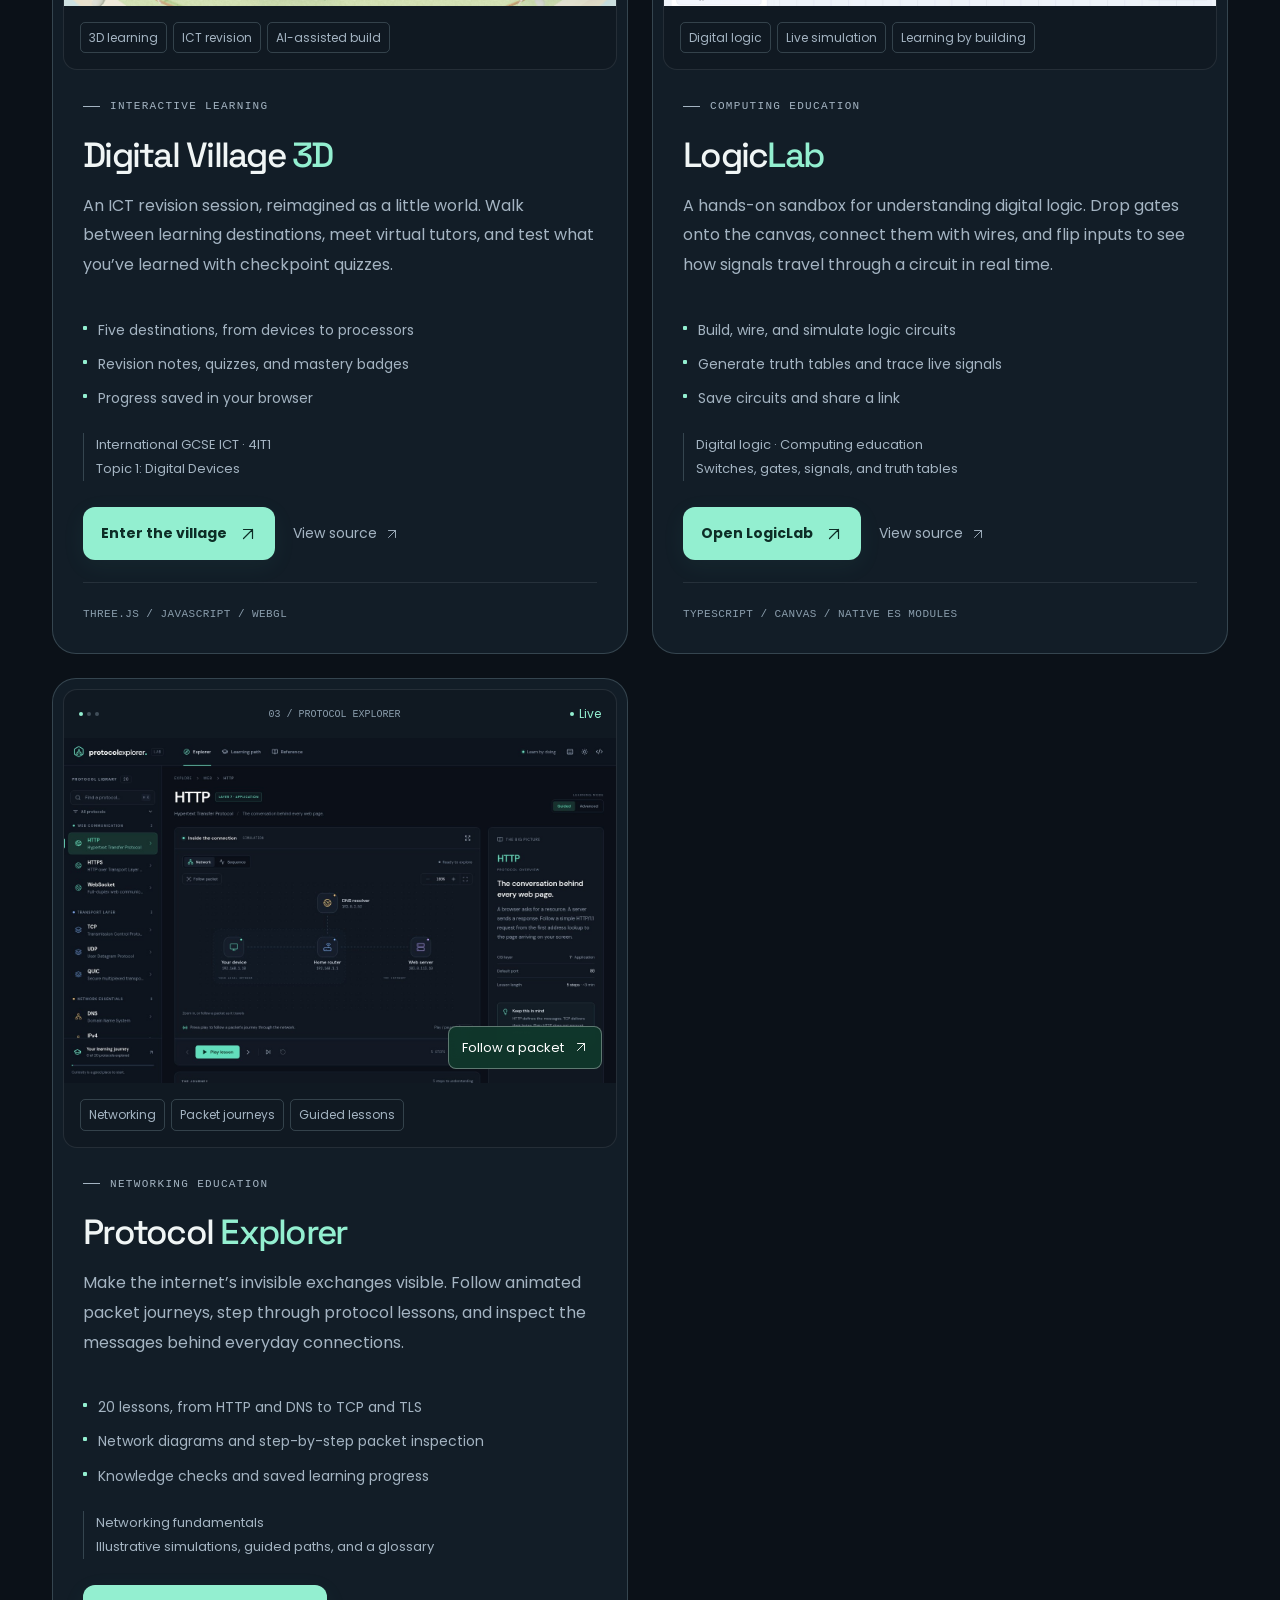
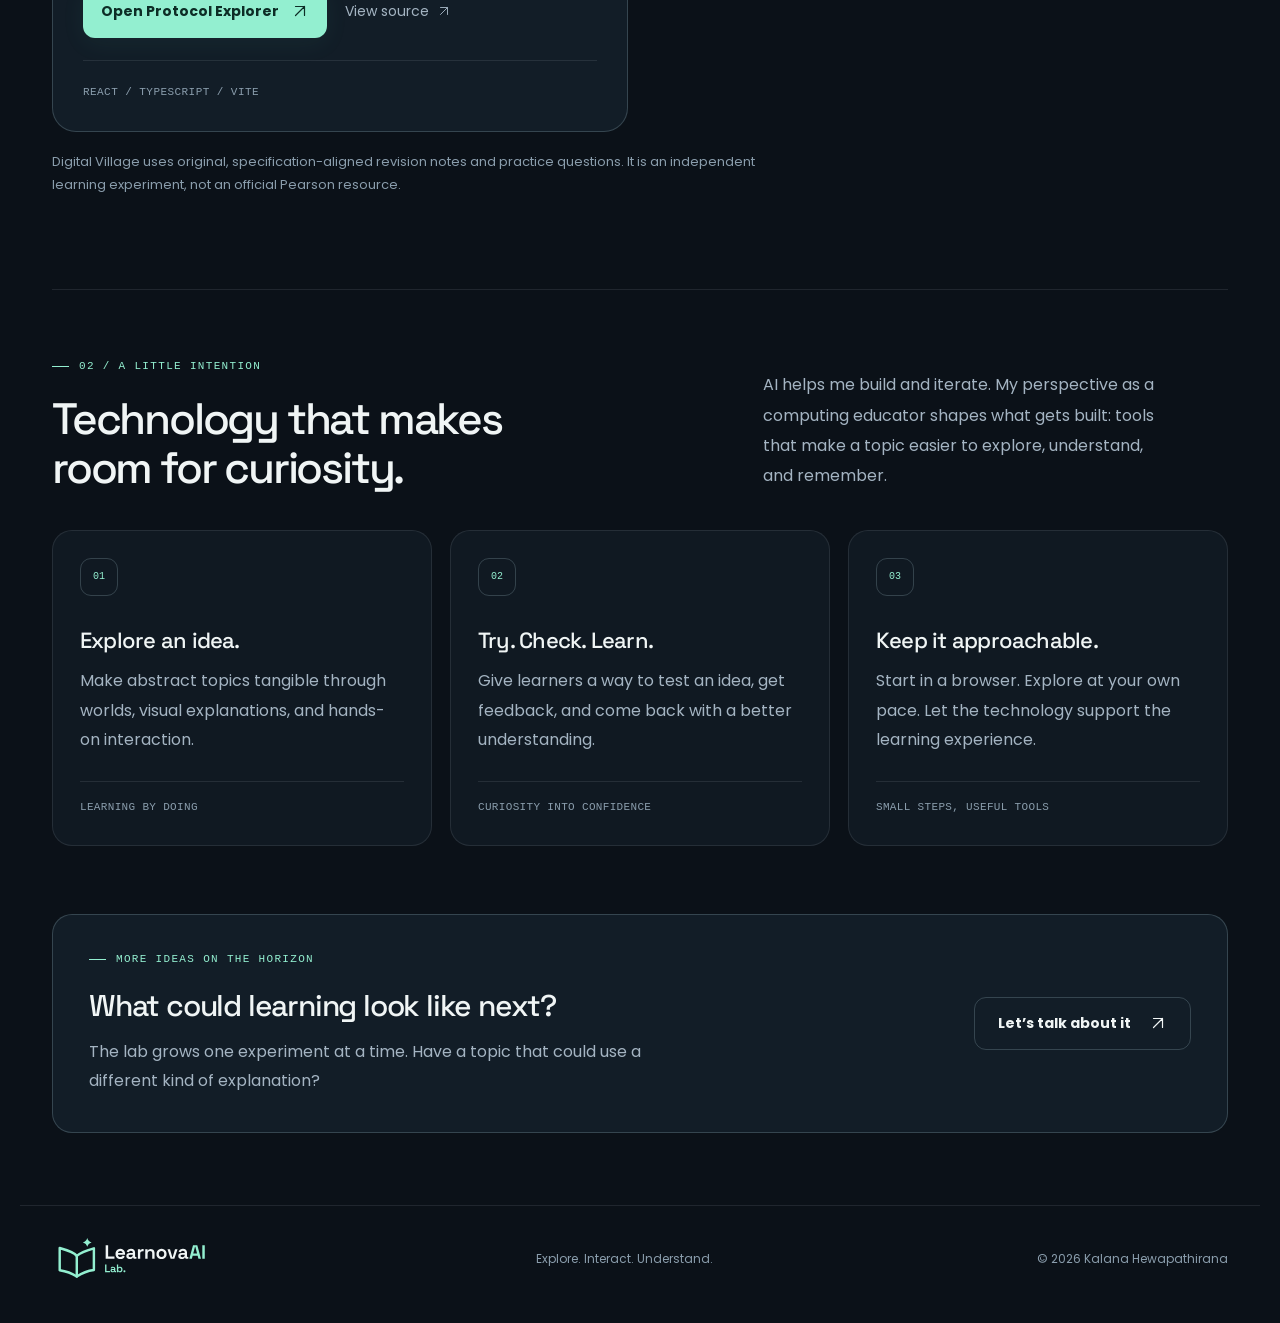
==== commit 84639d84: "Use uploaded Learnova logos for light and dark themes" ====
--- a/lab/index.html
+++ b/lab/index.html
@@ -22,15 +22,15 @@
       } catch (_) {}
     </script>
     <link rel="stylesheet" href="../styles.css?v=20261117" />
-    <link rel="stylesheet" href="lab.css?v=20261117" />
+    <link rel="stylesheet" href="lab.css?v=20261117-2" />
     <title>Learnova AI Lab - Explore. Interact. Understand.</title>
   </head>
   <body>
     <a class="skip-link" href="#main">Skip to content</a>
     <header class="site-header" data-header>
       <a class="brand" href="./" aria-label="Learnova AI Lab - Home">
-        <span class="brand-mark" aria-hidden="true">L</span>
-        <span class="brand-text">Learnova<small>AI Lab</small></span>
+        <img class="brand-logo brand-logo-dark" src="../assets/branding/learnova-dark.svg" width="917" height="280" alt="Learnova AI Lab" />
+        <img class="brand-logo brand-logo-light" src="../assets/branding/learnova-light.svg" width="917" height="280" alt="Learnova AI Lab" />
       </a>
 
       <nav id="main-navigation" class="nav" aria-label="Main navigation" data-nav>
@@ -225,8 +225,8 @@
     </main>
     <footer class="footer">
       <div class="brand footer-brand">
-        <span class="brand-mark" aria-hidden="true">L</span
-        ><span class="brand-text">Learnova<small>AI Lab</small></span>
+        <img class="brand-logo brand-logo-dark" src="../assets/branding/learnova-dark.svg" width="917" height="280" alt="Learnova AI Lab" />
+        <img class="brand-logo brand-logo-light" src="../assets/branding/learnova-light.svg" width="917" height="280" alt="Learnova AI Lab" />
       </div>
       <p>Explore. Interact. Understand.</p>
       <p>© <span data-year></span> Kalana Hewapathirana</p>
--- a/lab/lab.css
+++ b/lab/lab.css
@@ -1,3 +1,14 @@
+.brand-logo { width: 176px; height: auto; flex-shrink: 0; }
+.brand-logo-light { display: none; }
+html[data-theme="light"] .brand-logo-dark { display: none; }
+html[data-theme="light"] .brand-logo-light { display: block; }
+.footer .brand-logo { width: 160px; }
+@media (max-width: 980px) {
+  .brand-logo { width: 160px; }
+}
+@media (max-width: 700px) {
+  .brand-logo { width: clamp(128px, 42vw, 164px); }
+}
 .lab-main {
   width: min(calc(100% - 64px), 1176px);
   margin: 148px auto 72px;
